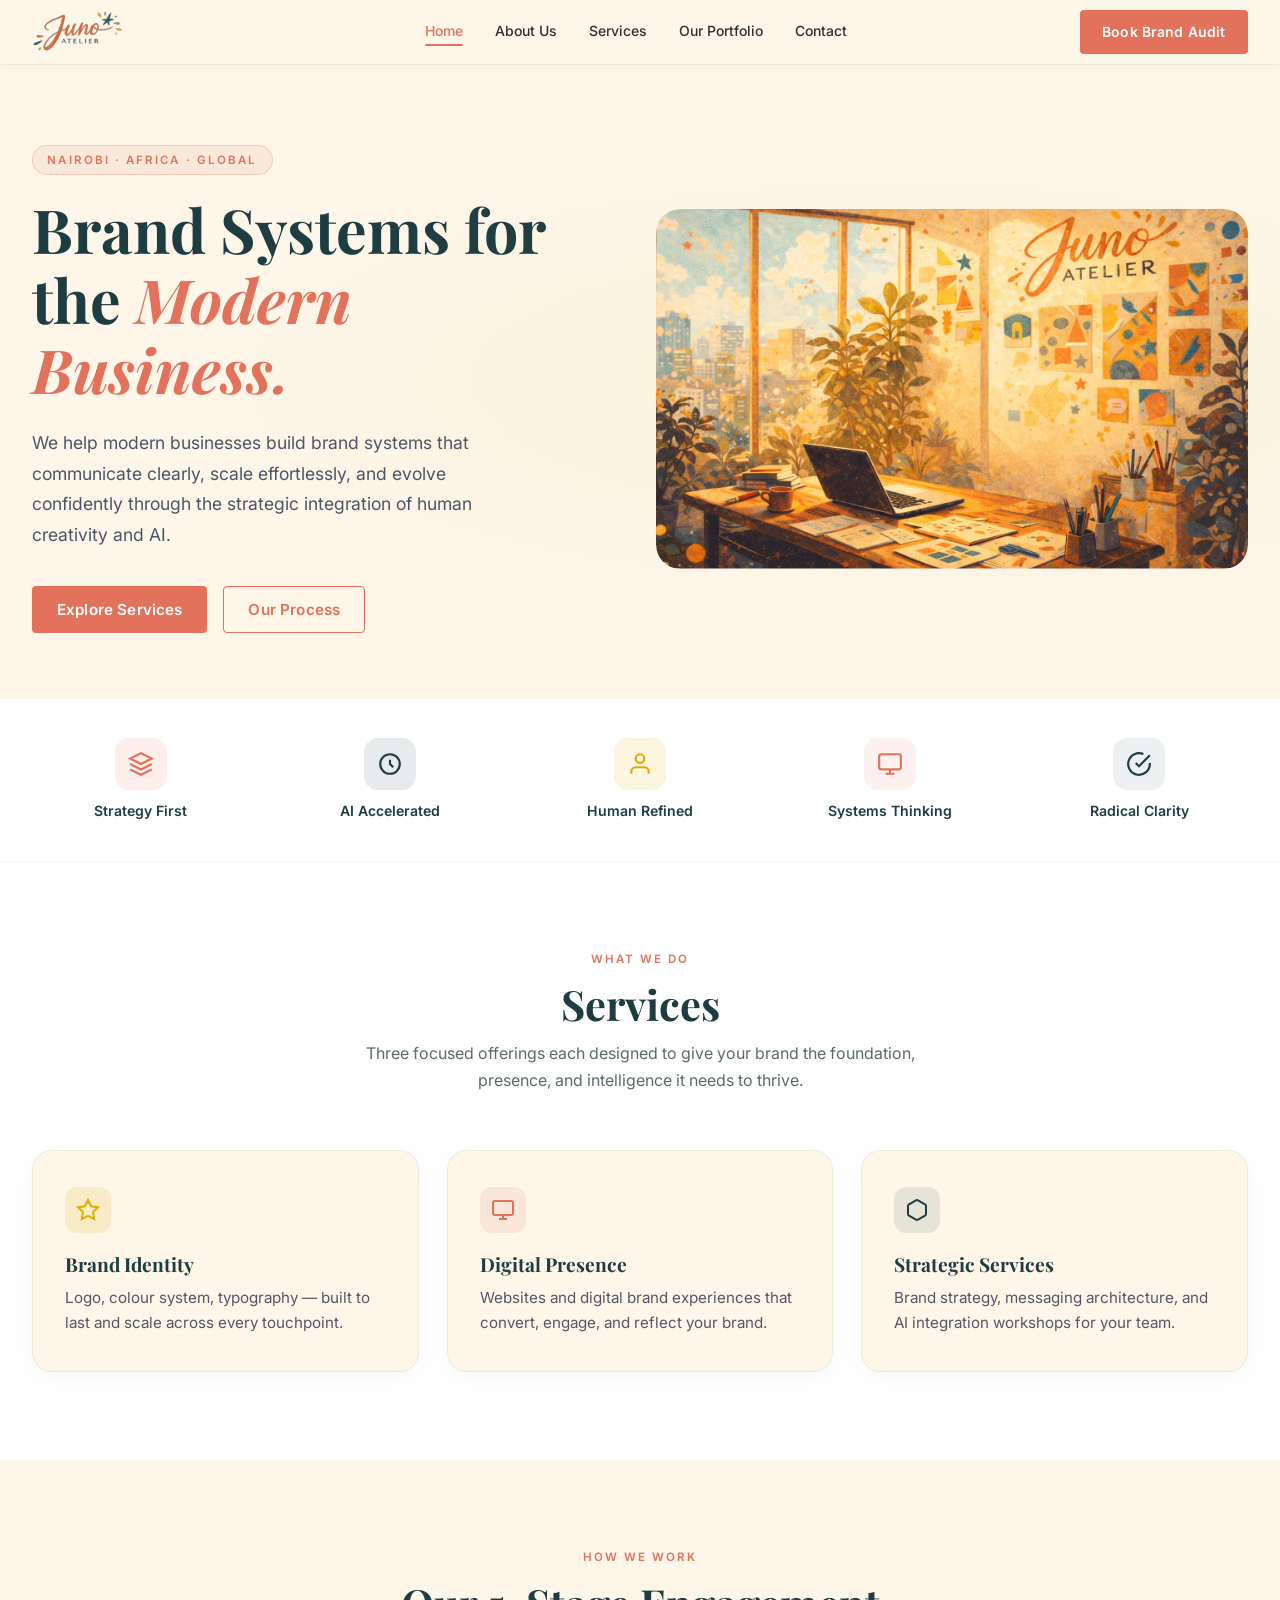
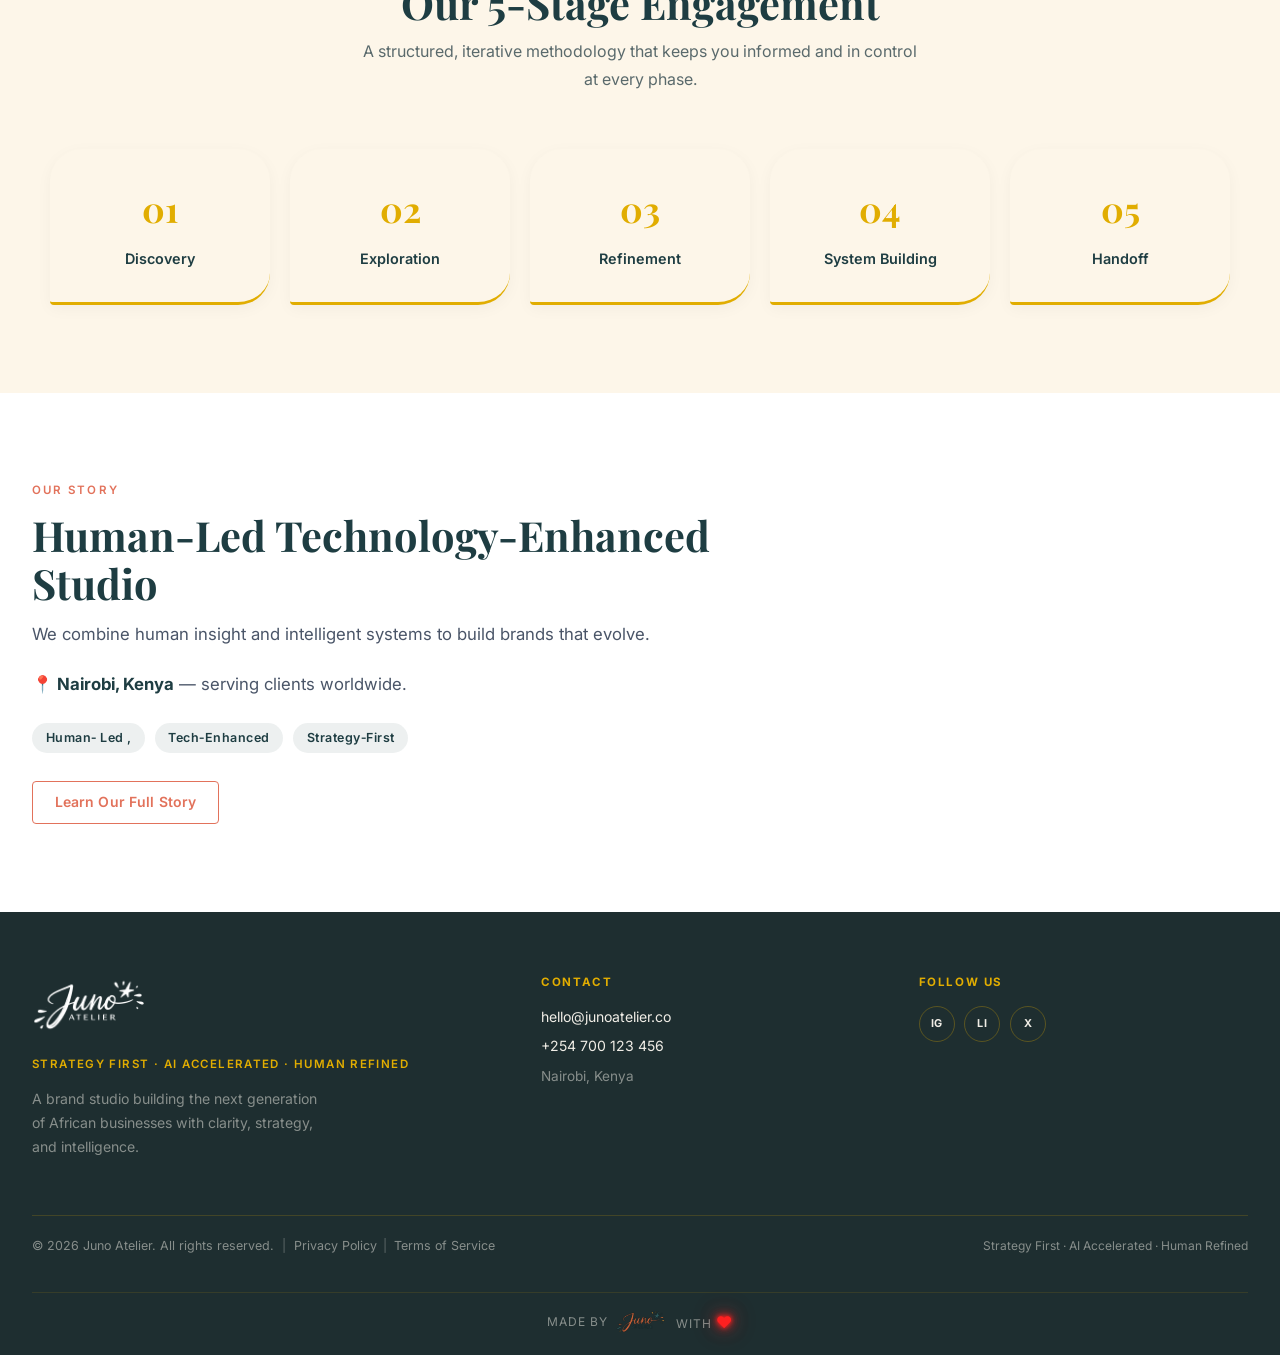
==== index.html @ dae4bac2 "Initial commit: Juno Atelier website" ====
<!DOCTYPE html>
<html lang="en">
<head>
  <meta charset="UTF-8" />
  <meta name="viewport" content="width=device-width, initial-scale=1.0" />
  <meta name="description" content="Juno Atelier — Brand Systems for the Modern Business. AI-augmented studio based in Nairobi." />
  <title>Juno Atelier · AI-Augmented Brand Studio · Nairobi</title>

  <!-- ── Favicons ─────────────────────────────────────────────────────────── -->
  <link rel="icon"             type="image/svg+xml" href="assets/images/favicon.svg" />
  <link rel="icon"             type="image/png"     href="assets/images/JA arts.svg" sizes="32x32" />
  <link rel="apple-touch-icon"                      href="assets/images/JA Apple.svg" sizes="180x180" />

  <!-- ── Google Fonts ─────────────────────────────────────────────────────── -->
  <link rel="preconnect" href="https://fonts.googleapis.com" />
  <link rel="preconnect" href="https://fonts.gstatic.com" crossorigin />
  <link
    rel="stylesheet"
    href="https://fonts.googleapis.com/css2?family=Inter:opsz,wght@14..32,400;14..32,500;14..32,600&family=Playfair+Display:ital,wght@0,500;0,700;1,500&display=swap"
  />

  <!-- ── Stylesheets ───────────────────────────────────────────────────────
       All paths are relative to index.html in the project root.
       Folder structure: css/ lives alongside index.html.
  ──────────────────────────────────────────────────────────────────────────── -->
  <link rel="stylesheet" href="css/styles.css" />
  <link rel="stylesheet" href="css/navbar.css" />
  <link rel="stylesheet" href="css/sections.css" />
  <link rel="stylesheet" href="css/responsive.css" />
  <link rel="stylesheet" href="css/fab.css" />
  
</head>
<body>

  <!-- ═══════════════════════════════════════════════════════════════════════
       HEADER / NAVBAR
  ═══════════════════════════════════════════════════════════════════════════ -->
  <!-- ═══════════════════════════════════════════
       NAVBAR PLACEHOLDER
       components.js fetches components/navbar.html
       and injects it here automatically.
  ═══════════════════════════════════════════ -->
  <div id="navbar-placeholder"></div>


  <!-- ═══════════════════════════════════════════════════════════════════════
       MAIN CONTENT
  ═══════════════════════════════════════════════════════════════════════════ -->
  <main>

    <!-- ── Hero ──────────────────────────────────────────────────────────── -->
    <section id="home" class="hero-section" aria-labelledby="hero-heading">
      <div class="hero-gradient" aria-hidden="true"></div>
      <div class="container hero-inner">

        <div class="hero-text">
          <span class="hero-badge">Nairobi · Africa · Global</span>
          <h1 id="hero-heading" class="hero-heading">
            Brand Systems for the
            <em class="hero-heading__accent">Modern Business.</em>
          </h1>
          <p class="hero-body">
            We help modern businesses build brand systems that communicate clearly, scale effortlessly,
            and evolve confidently through the strategic integration of human creativity and AI.
          </p>
          <div class="hero-ctas">
            <a href="#services" class="cta-btn"              data-scroll-to="services">Explore Services</a>
            <a href="#process"  class="cta-btn cta-btn--outline" data-scroll-to="process">Our Process</a>
          </div>
        </div>

        <div class="hero-visual" aria-label="Hero image — Sun-drenched Studio Illustration">
  <div class="hero-visual__bubble hero-visual__bubble--top"    aria-hidden="true"></div>
  <div class="hero-visual__bubble hero-visual__bubble--bottom" aria-hidden="true"></div>

  <img
    src="assets/images/sun drenched.svg"
    alt="Sun-drenched studio illustration — warm, minimal brand workspace"
    class="hero-visual__img"
    width="1200"
    height="675"
    loading="eager"
    decoding="async"
  /></div>

      </div>
    </section><!-- /#home -->


    <!-- ── Values Strip ───────────────────────────────────────────────────── -->
    <div class="values-strip" role="region" aria-label="Our values">
      <div class="container values-grid">

        <div class="value-item">
          <div class="value-icon value-icon--terracotta" aria-hidden="true">
            <svg xmlns="http://www.w3.org/2000/svg" width="26" height="26" fill="none" viewBox="0 0 24 24" stroke="currentColor" stroke-width="2">
              <path d="M12 2L2 7l10 5 10-5-10-5zM2 17l10 5 10-5M2 12l10 5 10-5"/>
            </svg>
          </div>
          <p class="value-label">Strategy First</p>
        </div>

        <div class="value-item">
          <div class="value-icon value-icon--teal" aria-hidden="true">
            <svg xmlns="http://www.w3.org/2000/svg" width="26" height="26" fill="none" viewBox="0 0 24 24" stroke="currentColor" stroke-width="2">
              <circle cx="12" cy="12" r="9"/>
              <path d="M12 8v4l3 3"/>
            </svg>
          </div>
          <p class="value-label">AI Accelerated</p>
        </div>

        <div class="value-item">
          <div class="value-icon value-icon--mustard" aria-hidden="true">
            <svg xmlns="http://www.w3.org/2000/svg" width="26" height="26" fill="none" viewBox="0 0 24 24" stroke="currentColor" stroke-width="2">
              <path d="M20 21v-2a4 4 0 0 0-4-4H8a4 4 0 0 0-4 4v2"/>
              <circle cx="12" cy="7" r="4"/>
            </svg>
          </div>
          <p class="value-label">Human Refined</p>
        </div>

        <div class="value-item">
          <div class="value-icon value-icon--terracotta-soft" aria-hidden="true">
            <svg xmlns="http://www.w3.org/2000/svg" width="26" height="26" fill="none" viewBox="0 0 24 24" stroke="currentColor" stroke-width="2">
              <rect x="2" y="3" width="20" height="14" rx="2"/>
              <line x1="8" y1="21" x2="16" y2="21"/>
              <line x1="12" y1="17" x2="12" y2="21"/>
            </svg>
          </div>
          <p class="value-label">Systems Thinking</p>
        </div>

        <div class="value-item">
          <div class="value-icon value-icon--teal-soft" aria-hidden="true">
            <svg xmlns="http://www.w3.org/2000/svg" width="26" height="26" fill="none" viewBox="0 0 24 24" stroke="currentColor" stroke-width="2">
              <path d="M22 11.08V12a10 10 0 1 1-5.93-9.14"/>
              <polyline points="22 4 12 14.01 9 11.01"/>
            </svg>
          </div>
          <p class="value-label">Radical Clarity</p>
        </div>

      </div>
    </div><!-- /.values-strip -->


    <!-- ── Services ──────────────────────────────────────────────────────── -->
    <section id="services" class="services-section" aria-labelledby="services-heading">
      <div class="container">
        <p class="section-eyebrow">What We Do</p>
        <h2 id="services-heading" class="section-heading">Services</h2>
        <p class="section-subtext">
          Three focused offerings each designed to give your brand the foundation, presence,
          and intelligence it needs to thrive.
        </p>

        <div class="services-grid">

          <article class="service-card" aria-labelledby="svc-brand-heading">
            <div class="service-card__bar" aria-hidden="true"></div>
            <div class="service-card__icon service-card__icon--mustard" aria-hidden="true">
              <svg xmlns="http://www.w3.org/2000/svg" width="24" height="24" fill="none" viewBox="0 0 24 24" stroke="currentColor" stroke-width="2">
                <polygon points="12 2 15.09 8.26 22 9.27 17 14.14 18.18 21.02 12 17.77 5.82 21.02 7 14.14 2 9.27 8.91 8.26 12 2"/>
              </svg>
            </div>
            <h3 id="svc-brand-heading" class="service-card__title">Brand Identity</h3>
            <p class="service-card__desc">Logo, colour system, typography — built to last and scale across every touchpoint.</p>
            <!-- <p class="service-card__price">from KES 25,000</p> -->
          </article>

          <article class="service-card" aria-labelledby="svc-digital-heading">
            <div class="service-card__bar" aria-hidden="true"></div>
            <div class="service-card__icon service-card__icon--terracotta" aria-hidden="true">
              <svg xmlns="http://www.w3.org/2000/svg" width="24" height="24" fill="none" viewBox="0 0 24 24" stroke="currentColor" stroke-width="2">
                <rect x="2" y="3" width="20" height="14" rx="2"/>
                <path d="M8 21h8M12 17v4"/>
              </svg>
            </div>
            <h3 id="svc-digital-heading" class="service-card__title">Digital Presence</h3>
            <p class="service-card__desc">Websites and digital brand experiences that convert, engage, and reflect your brand.</p>
            <!-- <p class="service-card__price">from KES 45,000</p> -->
          </article>

          <article class="service-card" aria-labelledby="svc-strategic-heading">
            <div class="service-card__bar" aria-hidden="true"></div>
            <div class="service-card__icon service-card__icon--teal" aria-hidden="true">
              <svg xmlns="http://www.w3.org/2000/svg" width="24" height="24" fill="none" viewBox="0 0 24 24" stroke="currentColor" stroke-width="2">
                <path d="M21 16V8a2 2 0 0 0-1-1.73l-7-4a2 2 0 0 0-2 0l-7 4A2 2 0 0 0 3 8v8a2 2 0 0 0 1 1.73l7 4a2 2 0 0 0 2 0l7-4A2 2 0 0 0 21 16z"/>
              </svg>
            </div>
            <h3 id="svc-strategic-heading" class="service-card__title">Strategic Services</h3>
            <p class="service-card__desc">Brand strategy, messaging architecture, and AI integration workshops for your team.</p>
            <!-- <p class="service-card__price">from KES 35,000</p> -->
          </article>

        </div><!-- /.services-grid -->
      </div>
    </section><!-- /#services -->


    <!-- ── Process ───────────────────────────────────────────────────────── -->
    <section id="process" class="process-section" aria-labelledby="process-heading">
      <div class="container">
        <p class="section-eyebrow">How We Work</p>
        <h2 id="process-heading" class="section-heading">Our 5&#8209;Stage Engagement</h2>
        <p class="section-subtext">
          A structured, iterative methodology that keeps you informed and in control at every phase.
        </p>

        <div class="process-grid" role="list">
          <div class="step-card" role="listitem">
            <p class="step-card__num">01</p>
            <p class="step-card__text">Discovery</p>
          </div>
          <div class="step-card" role="listitem">
            <p class="step-card__num">02</p>
            <p class="step-card__text">Exploration</p>
          </div>
          <div class="step-card" role="listitem">
            <p class="step-card__num">03</p>
            <p class="step-card__text">Refinement</p>
          </div>
          <div class="step-card" role="listitem">
            <p class="step-card__num">04</p>
            <p class="step-card__text">System Building</p>
          </div>
          <div class="step-card" role="listitem">
            <p class="step-card__num">05</p>
            <p class="step-card__text">Handoff</p>
          </div>
        </div>
      </div>
    </section><!-- /#process -->


    <!-- ── About ─────────────────────────────────────────────────────────── -->
    <section id="about" class="about-section" aria-labelledby="about-heading">
      <div class="container about-inner">

        <div class="about-text">
          <p class="section-eyebrow section-eyebrow--left">Our Story</p>
          <h2 id="about-heading" class="section-heading section-heading--left">
           Human&#8209;Led Technology-Enhanced Studio
          </h2>
          <p class="about-body">
            We combine human insight and intelligent systems to build brands that evolve.
          </p>
          <p class="about-body">
            <strong class="about-location">📍 Nairobi, Kenya</strong> — serving clients worldwide.
          </p>
          <div class="about-tags">
            <span class="about-tag">Human&#8209; Led ,</span>
            <span class="about-tag">Tech&#8209;Enhanced</span>
            <span class="about-tag">Strategy&#8209;First</span>
          </div>
          <!-- FIXED: replaced style="margin-top:1.75rem" with CSS class .about-cta-wrap
               defined in Section 10 of styles.css                                      -->
          <div class="about-cta-wrap">
            <a href="about.html" class="cta-btn cta-btn--outline">Learn Our Full Story</a>
          </div>
        </div>

        <div class="founder-portrait" role="img" aria-label="Founder portrait placeholder">
          <div class="founder-portrait__icon" aria-hidden="true">👤</div>
          <span class="founder-portrait__label">Founder Portrait</span>
        </div>

      </div>
    </section><!-- /#about -->


    <!-- ── My Work ────────────────────────────────────────────────────────── -->
    <!-- <section id="work" class="process-section" aria-labelledby="work-heading">
      <div class="container">
        <p class="section-eyebrow">Portfolio</p>
        <h2 id="work-heading" class="section-heading">My Work</h2>
        <p class="section-subtext">
          Selected brand projects — coming soon. Follow us on Instagram for a preview.
        </p>
      </div>
    </section> -->

  </main><!-- /main -->


  <!-- ═══════════════════════════════════════════════════════════════════════
       FOOTER
  ═══════════════════════════════════════════════════════════════════════════ -->
 <div id="footer-placeholder"></div>

  <script src="js/component.js"></script>
  <script type="module" src="js/main.js"></script>

</body>
</html>
---- css/styles.css ----
/* ═══════════════════════════════════════════════════════════════════════════
   styles.css — Global Reset · Brand Tokens · Typography · Base Layout
                + Logo / Footer Implementation
   Juno Atelier · Vanilla HTML / CSS / JS

   CHANGE LOG:
   FIX v3 — Sticky Navbar Unification
   · §11 (.site-header, .site-header--compact) REMOVED — navbar.css is now
     the single source of truth for all header / sticky styles.
   · §12 duplicate .nav-inner REMOVED — defined exclusively in navbar.css.
   · §13 .desktop-nav duplicate REMOVED — defined exclusively in navbar.css.
   · §14 .hamburger-btn duplicate REMOVED — defined exclusively in navbar.css.
   · §15 .mobile-drawer duplicate REMOVED — defined exclusively in navbar.css.
   These sections caused silent cascade conflicts (wrong background colour,
   competing transform vs max-height drawer animations, double scroll handlers).
   All header-related interactivity is now co-located in navbar.css /
   components.js for easier future maintenance.

   FIX v4 — Footer Credit Strip Integration
   · §23 added — fc- prefixed credit strip rules merged from the standalone
     footer-credit-strip.css file. Co-locating them here removes the need
     for a separate stylesheet link in every page <head>.
   · footer-credit-strip.css can now be deleted from your project.
   · .fc-strip also added to the §22 print rule so it's hidden when printing.
═══════════════════════════════════════════════════════════════════════════ */


/* ─────────────────────────────────────────────────────────────────────────
   1. BRAND TOKENS (CSS Custom Properties)
───────────────────────────────────────────────────────────────────────── */
:root {
  /* ── Core brand colours ───────────────────────────────────────────────── */
  --color-terracotta:       #E2725B;
  --color-terracotta-hover: #c55f4a;
  --color-mustard:          #E1AD01;
  --color-teal:             #1E3D42;
  --color-cream:            #FDF6E9;
  --color-charcoal:         #2F2F2F;
  --color-white:            #ffffff;

  /* ── Semantic / derived colours ──────────────────────────────────────── */
  --color-text-primary:   #2F2F2F;
  --color-text-secondary: #4a5568;
  --color-text-muted:     #5a6a6c;
  --color-border-light:   rgba(0, 0, 0, 0.06);
  --color-border-mid:     rgba(0, 0, 0, 0.09);

  /* ── Footer colours ──────────────────────────────────────────────────── */
  --color-footer-bg:    #1e2e30;       /* Deep teal — brand-consistent dark bg  */
  --color-footer-text:  #f0ede6;       /* Warm off-white for body text           */
  --color-footer-muted: rgba(240, 237, 230, 0.5);
  --color-footer-gold:  #E1AD01;       /* Mustard/gold accent for footer headings */

  /* ── Typography ──────────────────────────────────────────────────────── */
  --font-body:    'Inter', system-ui, sans-serif;
  --font-display: 'Playfair Display', Georgia, serif;

  /* ── Spacing ─────────────────────────────────────────────────────────── */
  --container-max: 1280px;
  --container-pad: 1.5rem;
  --section-pad:   5.5rem;

  /* ── Spacing Scale (added for consistent vertical rhythm) ─────────────── */
  --space-xs:  0.5rem;   /* 8px  */
  --space-sm:  1rem;     /* 16px */
  --space-md:  1.5rem;   /* 24px */
  --space-lg:  2rem;     /* 32px */
  --space-xl:  2.5rem;   /* 40px */
  --space-2xl: 3rem;     /* 48px */
  --space-3xl: 4rem;     /* 64px */

  /* ── Section spacing ─────────────────────────────────────────────────── */
  --section-spacing:        3rem;   /* 48px - between major sections */
  --section-spacing-mobile: 2rem;   /* 32px - mobile spacing          */

  /* ── Border-radius ───────────────────────────────────────────────────── */
  --radius-sm:   0.25rem;
  --radius-md:   0.75rem;
  --radius-lg:   1.25rem;
  --radius-xl:   1.5rem;
  --radius-pill: 40px;

  /* ── Transitions ─────────────────────────────────────────────────────── */
  --transition-fast:   0.2s ease;
  --transition-mid:    0.25s ease;
  --transition-drawer: 0.3s cubic-bezier(0.4, 0, 0.2, 1);

  /* ── Header ──────────────────────────────────────────────────────────── */
  --header-height: 4rem;
  --header-z:      100;

  /* ── Logo sizing — header ─────────────────────────────────────────────── */
  --logo-width-desktop:  160px;
  --logo-width-tablet:   136px;
  --logo-width-mobile:   110px;
  --logo-height-desktop:  48px;
  --logo-height-tablet:   41px;
  --logo-height-mobile:   33px;

  /* ── Logo sizing — footer ─────────────────────────────────────────────── */
  /* UPDATED: increased from 140 × 42 px for stronger brand presence         */
  --logo-footer-width:  200px;   /* was 140px (+43%)                         */
  --logo-footer-height:  60px;   /* was  42px — proportionally scaled        */

  /* ── Logo interaction ─────────────────────────────────────────────────── */
  --logo-hover-scale: 1.05;
  --logo-transition:
    transform 0.22s cubic-bezier(0.34, 1.56, 0.64, 1),
    opacity   0.18s ease;

  /* CSS filter to convert a full-colour logo to white for the dark footer.
     Delete this variable and its usage once you have a logo-light.svg file. */
  --logo-footer-filter: brightness(0) invert(1);
}


/* ─────────────────────────────────────────────────────────────────────────
   2. BOX-SIZING RESET
───────────────────────────────────────────────────────────────────────── */
*,
*::before,
*::after {
  box-sizing: border-box;
  margin:     0;
  padding:    0;
}


/* ─────────────────────────────────────────────────────────────────────────
   3. ROOT / BODY
───────────────────────────────────────────────────────────────────────── */
html {
  scroll-behavior: smooth;
}

body {
  background-color:        var(--color-cream);
  color:                   var(--color-text-primary);
  font-family:             var(--font-body);
  font-size:               1rem;
  line-height:             1.6;
  -webkit-font-smoothing:  antialiased;
  -moz-osx-font-smoothing: grayscale;
  min-height:              100vh;
}


/* ─────────────────────────────────────────────────────────────────────────
   4. REDUCED-MOTION PREFERENCE
───────────────────────────────────────────────────────────────────────── */
@media (prefers-reduced-motion: reduce) {
  *,
  *::before,
  *::after {
    animation-duration:        0.01ms !important;
    animation-iteration-count: 1      !important;
    transition-duration:       0.01ms !important;
    scroll-behavior:           auto   !important;
  }
}


/* ─────────────────────────────────────────────────────────────────────────
   5. BASE TYPOGRAPHY
───────────────────────────────────────────────────────────────────────── */
h1, h2, h3, h4, h5, h6 {
  font-family: var(--font-display);
  line-height: 1.15;
}

p {
  font-family: var(--font-body);
}

a {
  color:           inherit;
  text-decoration: none;
}

img, svg {
  display:   block;
  max-width: 100%;
}


/* ─────────────────────────────────────────────────────────────────────────
   6. CONTAINER UTILITY
───────────────────────────────────────────────────────────────────────── */
.container {
  max-width:      var(--container-max);
  margin-inline:  auto;
  padding-inline: var(--container-pad);
}


/* ─────────────────────────────────────────────────────────────────────────
   7. SECTION SHARED TYPOGRAPHY
───────────────────────────────────────────────────────────────────────── */
.section-eyebrow {
  font-family:    var(--font-body);
  font-size:      0.72rem;
  letter-spacing: 0.18em;
  text-transform: uppercase;
  color:          var(--color-terracotta);
  font-weight:    600;
  margin-bottom:  0.75rem;
  text-align:     center;
}

.section-eyebrow--left {
  text-align: left;
}

.section-heading {
  font-family:   var(--font-display);
  font-size:     clamp(1.9rem, 4vw, 2.6rem);
  color:         var(--color-teal);
  text-align:    center;
  margin-bottom: 0.75rem;
}

.section-heading--left {
  text-align: left;
}

.section-subtext {
  text-align:    center;
  color:         var(--color-text-muted);
  max-width:     560px;
  margin-inline: auto;
  margin-bottom: 3.5rem;
  font-size:     1rem;
  line-height:   1.7;
}


/* ─────────────────────────────────────────────────────────────────────────
   8. CTA BUTTON
───────────────────────────────────────────────────────────────────────── */
.cta-btn {
  display:         inline-flex;
  align-items:     center;
  justify-content: center;
  padding:         0.6rem 1.35rem;
  background:      var(--color-terracotta);
  color:           var(--color-white);
  font-family:     var(--font-body);
  font-size:       0.875rem;
  font-weight:     600;
  border-radius:   var(--radius-sm);
  text-decoration: none;
  border:          1.5px solid transparent;
  cursor:          pointer;
  letter-spacing:  0.01em;
  white-space:     nowrap;
  transition:
    background var(--transition-fast),
    transform  var(--transition-fast),
    box-shadow var(--transition-fast);
  user-select: none;
}

.cta-btn:hover {
  background: var(--color-terracotta-hover);
  transform:  translateY(-2px);
  box-shadow: 0 6px 18px rgba(226, 114, 91, 0.38);
}

.cta-btn:active {
  transform:  translateY(0);
  box-shadow: none;
}

.cta-btn:focus-visible {
  outline:        2px solid var(--color-terracotta);
  outline-offset: 3px;
}

.cta-btn--outline {
  background:   transparent;
  color:        var(--color-terracotta);
  border-color: var(--color-terracotta);
}

.cta-btn--outline:hover {
  background: rgba(226, 114, 91, 0.06);
  box-shadow: none;
}

.cta-btn--full {
  width: 100%;
}


/* ─────────────────────────────────────────────────────────────────────────
   9. FOCUS-VISIBLE UTILITY
───────────────────────────────────────────────────────────────────────── */
:focus-visible {
  outline:        2px solid var(--color-terracotta);
  outline-offset: 3px;
  border-radius:  2px;
}


/* ─────────────────────────────────────────────────────────────────────────
   10. SHARED UTILITY CLASSES
───────────────────────────────────────────────────────────────────────── */
.about-cta-wrap {
  margin-top: 1.75rem;
}


/* ═══════════════════════════════════════════════════════════════════════════
   11. HEADER / NAVBAR
   ─────────────────────────────────────────────────────────────────────────
   REMOVED (FIX v3): All rules previously here have been consolidated into
   navbar.css, which is now the single source of truth for:

     • .site-header         (position, z-index, background, transitions)
     • .site-header--compact (superseded by .site-header.is-scrolled)
     • .nav-inner            (flex row layout)
     • .desktop-nav          (desktop link row)
     • .hamburger-btn        (mobile toggle button)
     • .mobile-drawer        (slide-down mobile menu)

   Having these rules in BOTH files caused:
     1. Background colour conflict — styles.css used --color-white while
        navbar.css used --color-cream; styles.css won due to load order.
     2. Two competing scroll handlers (initStickyHeader + initStickyNavbar)
        each attaching separate passive listeners and writing to the same
        DOM element on every scroll frame.
     3. Drawer transform conflict — styles.css applied translateX(100%) via
        a fixed-position approach; navbar.css used max-height expansion.
        The transform persisted and pushed the drawer off-screen on mobile.

   If you need to adjust any header style, edit navbar.css ONLY.
═══════════════════════════════════════════════════════════════════════════ */


/* ─────────────────────────────────────────────────────────────────────────
   12. HEADER LOGO
   (Logo image + fallback styles — kept here as they are page-layout
    concerns shared across header and footer contexts)
───────────────────────────────────────────────────────────────────────── */
.logo--has-image {
  display:         inline-flex;
  align-items:     center;
  gap:             0.5rem;
  text-decoration: none;
  flex-shrink:     0;
  outline-offset:  4px;
}

.logo--has-image:focus-visible {
  outline:        2px solid var(--color-terracotta);
  outline-offset: 4px;
  border-radius:  3px;
}

.logo__picture {
  display:     block;
  line-height: 0;
}

.logo__img {
  display:         block;
  width:           var(--logo-width-desktop);
  height:          var(--logo-height-desktop);
  max-width:       100%;
  object-fit:      contain;
  object-position: left center;
  transition:      var(--logo-transition);
  will-change:     transform;
  background:      transparent;
}

.logo--has-image:hover         .logo__img,
.logo--has-image:focus-visible .logo__img {
  transform: scale(var(--logo-hover-scale));
}

.logo__fallback {
  display: none;
}

.logo--img-error .logo__picture {
  display: none;
}

.logo--img-error .logo__fallback {
  display:        flex;
  flex-direction: column;
  line-height:    1.1;
}

.logo__fallback-primary {
  font-family:    var(--font-display);
  font-size:      1.25rem;
  font-weight:    700;
  color:          var(--color-teal);
  letter-spacing: -0.01em;
}

.logo__accent {
  color: var(--color-terracotta);
}

.logo__fallback-tag {
  font-family:    var(--font-body);
  font-size:      0.62rem;
  letter-spacing: 0.12em;
  text-transform: uppercase;
  color:          var(--color-text-muted);
  font-weight:    600;
}

@media (max-width: 1024px) {
  .logo__img {
    width:  var(--logo-width-tablet);
    height: var(--logo-height-tablet);
  }
}

@media (max-width: 768px) {
  .logo__img {
    width:  var(--logo-width-mobile);
    height: var(--logo-height-mobile);
  }
}

@media (max-width: 480px) {
  .logo__img {
    width:  94px;
    height: 28px;
  }
}


/* ═══════════════════════════════════════════════════════════════════════════
   13–15. DESKTOP NAV / HAMBURGER / MOBILE DRAWER
   REMOVED (FIX v3) — All rules moved to navbar.css.
   See §11 comment above for full explanation.
═══════════════════════════════════════════════════════════════════════════ */


/* ═══════════════════════════════════════════════════════════════════════════
   16. FOOTER
═══════════════════════════════════════════════════════════════════════════ */

/* ── Footer shell ────────────────────────────────────────────────────────── */
.site-footer {
  background-color: var(--color-footer-bg, #1e2e30);
  color:            var(--color-footer-text, #f0ede6);
  padding-top:      4rem;
  padding-bottom:   0;
  margin-top:       0;
}


/* ── Footer grid ─────────────────────────────────────────────────────────── */
.footer-grid {
  display:               grid;
  grid-template-columns: 1.4fr 1fr 1fr;
  gap:                   2.5rem 3rem;
  padding-bottom:        3.5rem;
  border-bottom:         1px solid rgba(225, 173, 1, 0.18);
}

@media (max-width: 900px) {
  .footer-grid {
    grid-template-columns: 1fr 1fr;
    gap: 2rem;
  }
}

@media (max-width: 560px) {
  .footer-grid {
    grid-template-columns: 1fr;
    gap: 2rem;
  }
}


/* ── Footer heading ──────────────────────────────────────────────────────── */
.footer-heading {
  font-family:    var(--font-body);
  font-size:      0.72rem;
  font-weight:    700;
  color:          var(--color-footer-gold, #E1AD01);
  letter-spacing: 0.14em;
  text-transform: uppercase;
  margin-bottom:  1rem;
}


/* ═══════════════════════════════════════════════════════════════════════════
   17. FOOTER LOGO
═══════════════════════════════════════════════════════════════════════════ */
.footer-logo-link {
  display:         inline-flex;
  align-items:     center;
  margin-bottom:   1.25rem;
  text-decoration: none;
  outline-offset:  4px;
}

.footer-logo-link:focus-visible {
  outline:        2px solid var(--color-footer-gold, #E1AD01);
  border-radius:  3px;
  outline-offset: 4px;
}

.footer-logo-picture {
  display:     block;
  line-height: 0;
}

.footer-logo__img {
  display:         block;
  width:           var(--logo-footer-width,  200px);
  height:          var(--logo-footer-height,  60px);
  object-fit:      contain;
  object-position: left center;
  max-width:       100%;
  transition:      opacity 0.2s ease, transform 0.2s ease;
  filter:          var(--logo-footer-filter);
}

.footer-logo-link:hover .footer-logo__img {
  opacity:   0.82;
  transform: translateY(-1px);
}

.footer-logo__fallback {
  display: none;
}

.footer-logo--img-error .footer-logo-picture {
  display: none;
}

.footer-logo--img-error .footer-logo__fallback {
  display:        flex;
  flex-direction: column;
  line-height:    1.1;
}

.footer-logo__fallback-primary {
  font-family:    var(--font-display);
  font-size:      1.3rem;
  font-weight:    700;
  color:          var(--color-footer-gold, #E1AD01);
  letter-spacing: -0.01em;
}

.footer-logo__fallback-tag {
  font-family:    var(--font-body);
  font-size:      0.62rem;
  letter-spacing: 0.12em;
  text-transform: uppercase;
  color:          var(--color-footer-muted, rgba(240, 237, 230, 0.5));
  font-weight:    600;
  margin-top:     0.2rem;
}

@media (max-width: 768px) {
  .footer-logo__img {
    width:  160px;
    height:  48px;
  }
}

@media (max-width: 480px) {
  .footer-logo__img {
    width:  130px;
    height:  39px;
  }
}


/* ─────────────────────────────────────────────────────────────────────────
   18. FOOTER BRAND COLUMN CONTENT
───────────────────────────────────────────────────────────────────────── */
.footer-tagline {
  font-size:      0.72rem;
  letter-spacing: 0.12em;
  text-transform: uppercase;
  color:          var(--color-footer-gold, #E1AD01);
  font-weight:    600;
  margin-bottom:  0.85rem;
  line-height:    1.5;
}

.footer-desc {
  font-size:   0.88rem;
  line-height: 1.7;
  color:       var(--color-footer-muted, rgba(240, 237, 230, 0.55));
  max-width:   32ch;
}


/* ─────────────────────────────────────────────────────────────────────────
   19. FOOTER CONTACT COLUMN
───────────────────────────────────────────────────────────────────────── */
.footer-address {
  font-style:     normal;
  display:        flex;
  flex-direction: column;
  gap:            0.55rem;
}

.footer-link {
  font-size:       0.88rem;
  color:           var(--color-footer-text, #f0ede6);
  text-decoration: none;
  transition:      color 0.18s ease;
  line-height:     1.5;
}

.footer-link:hover {
  color: var(--color-footer-gold, #E1AD01);
}

.footer-link:focus-visible {
  outline:        2px solid var(--color-footer-gold, #E1AD01);
  outline-offset: 2px;
  border-radius:  2px;
}

.footer-address-text {
  font-size:   0.85rem;
  line-height: 1.65;
  color:       var(--color-footer-muted, rgba(240, 237, 230, 0.5));
}


/* ─────────────────────────────────────────────────────────────────────────
   20. FOOTER SOCIAL COLUMN
───────────────────────────────────────────────────────────────────────── */
.social-links {
  display:       flex;
  gap:           0.6rem;
  margin-bottom: 0;
}

.social-link {
  display:         inline-flex;
  align-items:     center;
  justify-content: center;
  width:           36px;
  height:          36px;
  border-radius:   50%;
  border:          1.5px solid rgba(225, 173, 1, 0.3);
  color:           var(--color-footer-text, #f0ede6);
  font-size:       0.68rem;
  font-weight:     700;
  letter-spacing:  0.04em;
  text-decoration: none;
  transition:
    border-color 0.2s ease,
    color        0.2s ease,
    background   0.2s ease;
}

.social-link:hover {
  border-color: var(--color-footer-gold, #E1AD01);
  color:        var(--color-footer-gold, #E1AD01);
  background:   rgba(225, 173, 1, 0.08);
}

.social-link:focus-visible {
  outline:        2px solid var(--color-footer-gold, #E1AD01);
  outline-offset: 2px;
}


/* ─────────────────────────────────────────────────────────────────────────
   21. FOOTER BOTTOM BAR
   FIX: Added the three missing rule blocks (.footer-bottom-left,
   .footer-legal-links, .footer-legal-divider) that were entirely absent
   from the original file. Their absence caused the browser to default to
   block/column layout, splitting the legal links onto a separate line and
   rendering a phantom horizontal divider between them.
───────────────────────────────────────────────────────────────────────── */

/* ── Outer bar — space-between flex row ─────────────────────────────────── */
.footer-bottom {
  display:         flex;
  align-items:     center;
  justify-content: space-between;
  flex-wrap:       wrap;
  gap:             0.75rem;
  padding:         1.25rem 0;
  font-size:       0.78rem;
  color:           var(--color-footer-muted, rgba(240, 237, 230, 0.42));
}

/* ── Left side — copyright + pipe + legal links on ONE line ─────────────── */
.footer-bottom-left {
  display:        flex;
  align-items:    center;
  flex-direction: row;
  flex-wrap:      wrap;
  gap:            0.5rem;
  margin:         0;
  padding:        0;
  border:         none;
}

/* ── Legal links wrapper — Privacy Policy | Terms inline ────────────────── */
.footer-legal-links {
  display:     flex;
  align-items: center;
  gap:         0.4rem;
}

/* ── Pipe characters between items ──────────────────────────────────────── */
.footer-legal-divider {
  color:       rgba(240, 237, 230, 0.3);
  font-size:   0.78rem;
  flex-shrink: 0;
  line-height: 1;
}

/* ── Legal link styling ──────────────────────────────────────────────────── */
.footer-legal-link {
  font-size:       0.78rem;
  color:           var(--color-footer-muted, rgba(240, 237, 230, 0.42));
  text-decoration: none;
  transition:      color 0.18s ease;
}

.footer-legal-link:hover {
  color: var(--color-footer-gold, #E1AD01);
}

.footer-legal-link:focus-visible {
  outline:        2px solid var(--color-footer-gold, #E1AD01);
  outline-offset: 2px;
  border-radius:  2px;
}

/* ── Right side tagline ──────────────────────────────────────────────────── */
.footer-bottom-right {
  font-size:   0.75rem;
  color:       var(--color-footer-muted, rgba(240, 237, 230, 0.38));
  text-align:  right;
  margin:      0;
  flex-shrink: 0;
}

/* ── Mobile — stack gracefully ───────────────────────────────────────────── */
@media (max-width: 560px) {
  .footer-bottom {
    flex-direction: column;
    align-items:    center;
    text-align:     center;
  }

  .footer-bottom-right {
    text-align: center;
  }
}


/* ═══════════════════════════════════════════════════════════════════════════
   22. PRINT STYLES
═══════════════════════════════════════════════════════════════════════════ */
@media print {
  .site-header,
  .hamburger-btn,
  .mobile-drawer,
  .fc-strip {                     /* FIX v4: credit strip hidden when printing */
    display: none;
  }

  body {
    font-size:  12pt;
    background: white;
    color:      #1a1a1a;
  }

  a[href]::after {
    content:   " (" attr(href) ")";
    font-size: 0.8em;
  }

  /* Restore full-colour logos when printing */
  .logo__img,
  .footer-logo__img {
    filter:                     none;
    print-color-adjust:         exact;
    -webkit-print-color-adjust: exact;
  }

  .site-footer {
    background: white   !important;
    color:      #1a1a1a !important;
  }

  .footer-link,
  .footer-address-text,
  .footer-tagline,
  .footer-desc,
  .footer-bottom {
    color: #1a1a1a !important;
  }
}


/* ═══════════════════════════════════════════════════════════════════════════
   23. FOOTER CREDIT STRIP
   ─────────────────────────────────────────────────────────────────────────
   Slim tertiary row below .footer-bottom: "Made by [JUNO LOGO] with ♥"
   All selectors use the fc- prefix (footer-credit) for complete isolation —
   zero risk of collision with existing .footer-* rules in §16–21.

   SCOPE NOTES
   · No global resets or tag selectors — fully scoped to .fc-* classes.
   · All token references resolve to variables already declared in §1 :root,
     so no additional custom properties are introduced.
   · Keyframes are prefixed fc- to prevent collision with any animation names
     that may exist in other stylesheets (e.g. "heartbeat", "flicker").

   DESIGN TOKEN MAPPING (source site → Juno Atelier)
   --gold                           → var(--color-mustard)        #E1AD01
   rgba(255,255,255,0.06) border    → rgba(225,173,1,0.12)        gold-tinted
   var(--heading-font)              → var(--font-body)             Inter
   var(--transition-base) = 0.3s   → var(--transition-mid)        0.25s ease

   MERGED FROM: footer-credit-strip.css — that file can now be deleted.
═══════════════════════════════════════════════════════════════════════════ */

/* ── Strip container ──────────────────────────────────────────────────────── */
/*
   Slim centred row below .footer-bottom.
   Gold-tinted border-top aligns with the footer's existing gold divider
   language (rgba(225,173,1,0.18) on .footer-grid) rather than the source's
   plain rgba(255,255,255,0.06).
*/
.fc-strip {
  display:         flex;
  align-items:     center;
  justify-content: center;
  flex-wrap:       wrap;          /* graceful reflow on narrow screens */
  gap:             0.5rem;
  padding-top:     1rem;
  padding-bottom:  1.25rem;       /* FIX v5: lifts strip clear of viewport edge */
  margin-top:      1rem;
  border-top:      1px solid rgba(225, 173, 1, 0.12);
}


/* ── Label text ("Made by" / "with ♥") ──────────────────────────────────── */
.fc-strip__text {
  font-family:    var(--font-body);
  font-size:      0.75rem;
  color:          var(--color-footer-muted, rgba(240, 237, 230, 0.5));
  letter-spacing: 0.08em;
  text-transform: uppercase;
  white-space:    nowrap;
  line-height:    1;
}


/* ── Heart glyph — five-layer red glow + heartbeat pulse ─────────────────── */
/*
   Five-layer glow: tight inner halo collapsing out to a wide bloom.
   Layer order: innermost (sharpest) → outermost (widest spread).
*/
.fc-strip__heart {
  color:       #ff2020;
  font-size:   1rem;
  line-height: 1;
  text-shadow:
    0 0  4px rgba(255,  30,  30, 1.00),
    0 0  8px rgba(255,  30,  30, 0.90),
    0 0 16px rgba(255,  50,  50, 0.70),
    0 0 28px rgba(255,  60,  60, 0.45),
    0 0 48px rgba(255,  80,  80, 0.20);
  animation: fc-heartbeat 2.4s ease-in-out infinite;
}


/* ── Logo link wrapper ────────────────────────────────────────────────────── */
.fc-strip__link {
  display:         inline-flex;
  align-items:     center;
  text-decoration: none;
  border-radius:   4px;
  outline-offset:  3px;
  transition:      opacity var(--transition-mid, 0.25s ease);
}

/* Keyboard focus ring — uses footer gold accent for consistency */
.fc-strip__link:focus-visible {
  outline: 2px solid var(--color-mustard, #E1AD01);
}


/* ── Logo image — candle / neon-tube flicker ──────────────────────────────
   brightness(0) invert(1) in every keyframe bakes pure white into the logo.
   The flicker modulates opacity + drop-shadow intensity at irregular %
   stops to feel genuinely unsteady rather than a simple repeating pulse.
   Hover: pauses the flicker and locks to a steady full-bright glow.
────────────────────────────────────────────────────────────────────────── */
.fc-strip__logo {
  display:     block;
  height:      26px;
  width:       auto;
  object-fit:  contain;
  animation:   fc-juno-flicker 2.8s linear infinite;
  transition:
    filter  var(--transition-mid, 0.25s ease),
    opacity var(--transition-mid, 0.25s ease);
}

/* Hover: pause the flicker, snap to steady full-bright state */
.fc-strip__link:hover .fc-strip__logo {
  animation-play-state: paused;
  opacity: 1;
  filter:
    brightness(0) invert(1)
    drop-shadow(0 0  8px rgba(255, 255, 255, 0.95))
    drop-shadow(0 0 20px rgba(255, 255, 255, 0.55))
    drop-shadow(0 0 38px rgba(255, 255, 255, 0.22));
}


/* ── Responsive ──────────────────────────────────────────────────────────── */

/* ≤ 768px — tighten gap when strip wraps to two lines */
@media (max-width: 768px) {
  .fc-strip {
    gap: 0.35rem;
  }

  .fc-strip__logo {
    height: 22px;
  }
}

/* ≤ 480px — reduce strip spacing to keep footer compact */
@media (max-width: 480px) {
  .fc-strip {
    padding-top:    0.75rem;
    padding-bottom: 1rem;         /* FIX v5: proportional bottom lift on mobile */
    margin-top:     0.75rem;
  }

  .fc-strip__text {
    font-size: 0.68rem;
  }
}


/* ── Reduced motion ──────────────────────────────────────────────────────── */
/*
   Users who prefer reduced motion still see the full credit strip — just
   without the flicker and heartbeat animations. A static white filter
   keeps the logo visible and legible.

   NOTE: The global §4 reduced-motion block above already suppresses
   animation-duration via the * selector. These rules are a belt-and-braces
   defence for the fc- animations in case the * override is ever scoped or
   removed downstream.
*/
@media (prefers-reduced-motion: reduce) {
  .fc-strip__logo {
    animation: none;
    /* Keep the white + subtle static glow so the logo remains visible */
    filter:
      brightness(0) invert(1)
      drop-shadow(0 0 6px rgba(255, 255, 255, 0.55));
    opacity: 0.9;
  }

  .fc-strip__heart {
    animation: none;
  }
}


/* ── Keyframe animations ──────────────────────────────────────────────────
   Both keyframes carry the fc- prefix to guarantee zero collision with any
   existing keyframe names on the page ("heartbeat", "flicker", etc.).
────────────────────────────────────────────────────────────────────────── */

/*
   fc-juno-flicker
   Irregular opacity + glow pulses at non-uniform % stops to feel genuinely
   unsteady. brightness(0) invert(1) in every frame keeps the logo pure white.
   19 keyframe stops replicate the source design exactly — no visual regression.
*/
@keyframes fc-juno-flicker {
  0%   { opacity: 0.92; filter: brightness(0) invert(1) drop-shadow(0 0  7px rgba(255,255,255,0.70)) drop-shadow(0 0 16px rgba(255,255,255,0.30)); }
  4%   { opacity: 0.50; filter: brightness(0) invert(1) drop-shadow(0 0  2px rgba(255,255,255,0.20)) drop-shadow(0 0  4px rgba(255,255,255,0.10)); }
  8%   { opacity: 0.88; filter: brightness(0) invert(1) drop-shadow(0 0  8px rgba(255,255,255,0.65)) drop-shadow(0 0 18px rgba(255,255,255,0.28)); }
  12%  { opacity: 0.95; filter: brightness(0) invert(1) drop-shadow(0 0 10px rgba(255,255,255,0.80)) drop-shadow(0 0 22px rgba(255,255,255,0.35)); }
  19%  { opacity: 0.40; filter: brightness(0) invert(1) drop-shadow(0 0  1px rgba(255,255,255,0.15)) drop-shadow(0 0  2px rgba(255,255,255,0.08)); }
  21%  { opacity: 0.85; filter: brightness(0) invert(1) drop-shadow(0 0  6px rgba(255,255,255,0.60)) drop-shadow(0 0 14px rgba(255,255,255,0.25)); }
  28%  { opacity: 0.90; filter: brightness(0) invert(1) drop-shadow(0 0  9px rgba(255,255,255,0.72)) drop-shadow(0 0 20px rgba(255,255,255,0.30)); }
  35%  { opacity: 0.55; filter: brightness(0) invert(1) drop-shadow(0 0  3px rgba(255,255,255,0.25)) drop-shadow(0 0  6px rgba(255,255,255,0.12)); }
  37%  { opacity: 0.93; filter: brightness(0) invert(1) drop-shadow(0 0  8px rgba(255,255,255,0.68)) drop-shadow(0 0 18px rgba(255,255,255,0.28)); }
  45%  { opacity: 0.96; filter: brightness(0) invert(1) drop-shadow(0 0 11px rgba(255,255,255,0.82)) drop-shadow(0 0 24px rgba(255,255,255,0.38)); }
  52%  { opacity: 0.45; filter: brightness(0) invert(1) drop-shadow(0 0  2px rgba(255,255,255,0.18)) drop-shadow(0 0  4px rgba(255,255,255,0.08)); }
  54%  { opacity: 0.88; filter: brightness(0) invert(1) drop-shadow(0 0  7px rgba(255,255,255,0.62)) drop-shadow(0 0 16px rgba(255,255,255,0.26)); }
  62%  { opacity: 0.91; filter: brightness(0) invert(1) drop-shadow(0 0  9px rgba(255,255,255,0.74)) drop-shadow(0 0 20px rgba(255,255,255,0.32)); }
  70%  { opacity: 0.60; filter: brightness(0) invert(1) drop-shadow(0 0  3px rgba(255,255,255,0.28)) drop-shadow(0 0  7px rgba(255,255,255,0.12)); }
  72%  { opacity: 0.94; filter: brightness(0) invert(1) drop-shadow(0 0  8px rgba(255,255,255,0.70)) drop-shadow(0 0 18px rgba(255,255,255,0.30)); }
  79%  { opacity: 0.42; filter: brightness(0) invert(1) drop-shadow(0 0  1px rgba(255,255,255,0.15)) drop-shadow(0 0  3px rgba(255,255,255,0.08)); }
  81%  { opacity: 0.87; filter: brightness(0) invert(1) drop-shadow(0 0  6px rgba(255,255,255,0.60)) drop-shadow(0 0 14px rgba(255,255,255,0.25)); }
  88%  { opacity: 0.93; filter: brightness(0) invert(1) drop-shadow(0 0 10px rgba(255,255,255,0.78)) drop-shadow(0 0 22px rgba(255,255,255,0.34)); }
  95%  { opacity: 0.50; filter: brightness(0) invert(1) drop-shadow(0 0  2px rgba(255,255,255,0.20)) drop-shadow(0 0  5px rgba(255,255,255,0.10)); }
  100% { opacity: 0.92; filter: brightness(0) invert(1) drop-shadow(0 0  7px rgba(255,255,255,0.70)) drop-shadow(0 0 16px rgba(255,255,255,0.30)); }
}

/*
   fc-heartbeat
   Natural double-beat pulse: primary swell → contract → secondary swell → hold.
   Scale stays at 1.18× maximum to keep the heart subtle within the strip.
*/
@keyframes fc-heartbeat {
  0%,  40%, 100% { transform: scale(1);    opacity: 1;    }
  20%             { transform: scale(1.18); opacity: 0.85; }
  60%             { transform: scale(1.10); opacity: 0.90; }
}
---- css/navbar.css ----
/* ─────────────────────────────────────────────────────────────────────────────
   navbar.css — Navigation-specific styles
   Juno Atelier · Vanilla HTML/CSS/JS Conversion

   FIX v2: Resolved conflict with styles.css Section 15 where both files
   defined .mobile-drawer with different animation techniques (transform
   vs max-height). The translateX(100%) from styles.css was persisting and
   pushing the drawer off-screen, causing both the invisible nav links bug
   and the horizontal overflow / scrollbar on mobile.

   FIX v3: Unified sticky header logic.
   - background token corrected to --color-cream (styles.css §11 used --color-white)
   - isolation: isolate added to prevent stacking context bleed-through
   - .is-scrolled drives BOTH the shadow enhancement AND the compact height
   - .site-header--compact from styles.css §11 is now superseded by
     .is-scrolled .nav-inner — delete the old class from styles.css

   Resolution: This file is now the single source of truth for .site-header,
   .mobile-drawer, and all scroll-driven header states.
───────────────────────────────────────────────────────────────────────────── */


/* ── Header ─────────────────────────────────────────────────────────────── */
.site-header {
  position: sticky;
  top: 0;
  z-index: var(--header-z);

  /*
     FIX v3: Corrected from --color-white (styles.css §11) → --color-cream.
     Both files previously set the background with different values, causing
     a silent color conflict on page load where styles.css won due to cascade
     order. navbar.css is now the single source of truth for this property.
  */
  background: var(--color-cream);

  border-bottom: 1px solid var(--color-border-light);
  box-shadow: 0 2px 12px rgba(0, 0, 0, 0.04);

  /*
     FIX v3: isolation: isolate creates an explicit stacking context on the
     header itself. Without this, positioned child elements (hero sections,
     modals, cards with z-index) can bleed through the nav on Safari and
     certain Chrome versions even when their z-index is numerically lower
     than --header-z. This is a zero-cost defensive fix.
  */
  isolation: isolate;

  /*
     Include height in the transition so the compact collapse (triggered
     by .is-scrolled .nav-inner below) animates smoothly.
  */
  transition:
    background      var(--transition-mid),
    box-shadow      var(--transition-mid),
    border-color    var(--transition-mid);

  overflow: visible;
}


/* ── Scrolled state — deeper shadow + subtle border ─────────────────────── */
/*
   Applied by the unified initStickyHeader() handler in components.js.
   This replaces both the old .is-scrolled block AND styles.css .site-header--compact.
   One JS class drives both the visual enhancement and the compact height.
*/
.site-header.is-scrolled {
  background: var(--color-cream);
  border-bottom-color: var(--color-border-mid);
  box-shadow: 0 4px 24px rgba(0, 0, 0, 0.09);
}

/*
   Compact height: nav-inner shrinks from --header-height (4rem) → 3.25rem
   when the user has scrolled past the threshold. Transitioning height on
   .nav-inner rather than .site-header prevents a sticky-height recalculation
   bug in Chrome where the sticky offset can jump when the element resizes.
*/
.site-header.is-scrolled .nav-inner {
  height: 3.25rem;
  transition: height var(--transition-mid);
}

/*
   Logo scales down in compact state — desktop size.
   Mirrors the old .site-header--compact .logo__img rule from styles.css.
*/
.site-header.is-scrolled .logo__img {
  width:  calc(var(--logo-width-desktop)  * 0.82);
  height: calc(var(--logo-height-desktop) * 0.82);
}

/* Tablet-adjusted compact logo */
@media (max-width: 1024px) {
  .site-header.is-scrolled .logo__img {
    width:  calc(var(--logo-width-tablet)  * 0.85);
    height: calc(var(--logo-height-tablet) * 0.85);
  }
}


/* ── Inner row ───────────────────────────────────────────────────────────── */
.nav-inner {
  display: flex;
  align-items: center;
  justify-content: space-between;
  gap: 1rem;
  max-width: var(--container-max);
  margin-inline: auto;
  padding-inline: var(--container-pad);
  height: var(--header-height);
  position: relative;

  /* Smooth height collapse when .is-scrolled is applied to the header */
  transition: height var(--transition-mid);
}


/* ── Logo ────────────────────────────────────────────────────────────────── */
.logo {
  display: inline-flex;
  align-items: flex-start;
  flex-direction: column;
  gap: 0.15rem;
  text-decoration: none;
  flex-shrink: 0;
  opacity: 1;
  transition: opacity var(--transition-fast);
}

.logo:hover {
  opacity: 0.85;
}

.logo:focus-visible {
  outline: 2px solid var(--color-terracotta);
  outline-offset: 4px;
  border-radius: 2px;
}

.logo__wordmark {
  font-family: var(--font-display);
  font-size: 1.5rem;
  font-weight: 700;
  color: var(--color-teal);
  letter-spacing: -0.02em;
  line-height: 1;
}

.logo__accent {
  color: var(--color-terracotta);
}

.logo__tagline {
  font-family: var(--font-body);
  font-size: 0.62rem;
  letter-spacing: 0.1em;
  text-transform: uppercase;
  color: rgba(47, 47, 47, 0.5);
  line-height: 1;
}


/* ── Desktop nav ─────────────────────────────────────────────────────────── */
.desktop-nav {
  display: flex;
  align-items: center;
  gap: 2rem;
}

.nav-link {
  position: relative;
  font-family: var(--font-body);
  font-size: 0.875rem;
  font-weight: 500;
  color: var(--color-charcoal);
  text-decoration: none;
  padding-bottom: 2px;
  transition: color var(--transition-fast);
  cursor: pointer;
}

/* Animated underline bar */
.nav-link::after {
  content: '';
  position: absolute;
  bottom: -2px;
  left: 0;
  width: 0%;
  height: 2px;
  background: var(--color-terracotta);
  border-radius: 2px;
  transition: width 0.22s ease;
}

.nav-link:hover,
.nav-link.is-active {
  color: var(--color-terracotta);
}

.nav-link:hover::after,
.nav-link.is-active::after {
  width: 100%;
}

.nav-link:focus-visible {
  outline: 2px solid var(--color-terracotta);
  outline-offset: 4px;
  border-radius: 2px;
}


/* ── Hamburger Button ─────────────────────────────────────────────────────── */
.hamburger-btn {
  display: none; /* shown in responsive.css at ≤ 767px */
  align-items: center;
  justify-content: center;
  min-width: 44px;  /* WCAG 2.5.5 minimum touch target */
  min-height: 44px;
  padding: 0.3rem;
  background: none;
  border: none;
  border-radius: 6px;
  cursor: pointer;
  color: var(--color-teal);
  flex-shrink: 0;
  transition: background var(--transition-fast);
}

.hamburger-btn[aria-expanded="true"] {
  background: rgba(226, 114, 91, 0.09);
}

.hamburger-btn:focus-visible {
  outline: 2px solid var(--color-terracotta);
  outline-offset: 2px;
}


/* ── Hamburger SVG lines ─────────────────────────────────────────────────── */
.hamburger-line {
  transition: transform 0.24s ease, opacity 0.16s ease;
  transform-origin: center;
  transform-box: fill-box;
}

.hamburger-btn.is-open .hamburger-line--top {
  transform: rotate(45deg) translate(5px, 5px);
}

.hamburger-btn.is-open .hamburger-line--mid {
  opacity: 0;
  transform: scaleX(0);
}

.hamburger-btn.is-open .hamburger-line--bottom {
  transform: rotate(-45deg) translate(5px, -5px);
}


/* ── Mobile Drawer ───────────────────────────────────────────────────────── */
/*
   FIX v2: Explicitly override ALL conflicting properties from styles.css §15.
   styles.css used: position:fixed + transform:translateX(100%) (slide-in)
   navbar.css uses: position:absolute + max-height:0 (expand-down)
   The transform was persisting and shoving the drawer off-screen to the right,
   causing both invisible nav links and horizontal overflow on mobile.
*/
.mobile-drawer {
  /* Position: drops directly below the sticky header */
  position: absolute;
  inset: auto;          /* FIX: reset inset shorthand from styles.css      */
  top: 100%;
  left: 0;
  right: 0;
  bottom: auto;

  /* FIX: Reset the translateX(100%) inherited from styles.css */
  transform: none !important;

  background: var(--color-cream);
  border-top: 1px solid rgba(0, 0, 0, 0.07);
  box-shadow: 0 12px 32px rgba(0, 0, 0, 0.12);

  /* Expand-down animation */
  max-height: 0;
  overflow: hidden;
  visibility: hidden;
  transition:
    max-height var(--transition-drawer),
    visibility var(--transition-drawer);

  z-index: calc(var(--header-z) - 1);
}

/* Open state — .is-open added by component.js */
.mobile-drawer.is-open {
  max-height: 80vh;
  overflow-y: auto;  /* allow scroll if many links */
  visibility: visible;
}


/* ── Mobile nav links ─────────────────────────────────────────────────────── */
.mobile-nav-link {
  display: flex;
  align-items: center;
  justify-content: space-between;
  padding: 0.9rem 1.5rem;
  font-family: var(--font-body);
  font-size: 1rem;
  font-weight: 500;
  color: var(--color-charcoal);
  text-decoration: none;
  border-bottom: 1px solid rgba(0, 0, 0, 0.06);
  transition:
    color var(--transition-fast),
    background var(--transition-fast);
  min-height: 44px; /* WCAG 2.5.5 minimum touch target */
}

.mobile-nav-link:hover {
  background: rgba(226, 114, 91, 0.04);
  color: var(--color-charcoal);
}

.mobile-nav-link.is-active {
  color: var(--color-terracotta);
}

.mobile-nav-link:focus-visible {
  outline: 2px solid var(--color-terracotta);
  outline-offset: -2px;
}

/* Active dot indicator */
.mobile-nav-dot {
  display: inline-block;
  width: 6px;
  height: 6px;
  border-radius: 50%;
  background: transparent;
  transition: background var(--transition-fast);
  flex-shrink: 0;
}

.mobile-nav-link.is-active .mobile-nav-dot {
  background: var(--color-terracotta);
}

/* Mobile CTA wrapper */
.mobile-cta-wrap {
  padding: 1rem 1.5rem 1.5rem;
}
---- css/sections.css ----
/* ─────────────────────────────────────────────────────────────────────────────
   sections.css — Section layouts and component styles
   Juno Atelier · Vanilla HTML/CSS/JS Conversion
   
   NOTE: All footer styles have been removed from this file.
   Footer styling is defined exclusively in styles.css (Section 16–21)
   to prevent CSS specificity conflicts and the phantom divider line bug.
───────────────────────────────────────────────────────────────────────────── */

/* ══════════════════════════════════════════════════════════════════
   HERO
══════════════════════════════════════════════════════════════════ */
.hero-section {
  padding: 5rem 0 4rem;
  position: relative;
  overflow: hidden;
}

.hero-gradient {
  position: absolute;
  inset: 0;
  pointer-events: none;
  background: radial-gradient(
    ellipse 80% 50% at 70% 50%,
    rgba(225, 173, 1, 0.07) 0%,
    transparent 70%
  );
}

.hero-inner {
  display: flex;
  align-items: center;
  gap: 3.5rem;
  flex-wrap: wrap;
}

/* Text column */
.hero-text {
  flex: 1 1 42%;
}

.hero-badge {
  display: inline-block;
  font-size: 0.72rem;
  letter-spacing: 0.18em;
  text-transform: uppercase;
  color: var(--color-terracotta);
  font-weight: 600;
  margin-bottom: 1.2rem;
  background: rgba(226, 114, 91, 0.1);
  padding: 0.3rem 0.9rem;
  border-radius: var(--radius-pill);
  border: 1px solid rgba(226, 114, 91, 0.25);
}

.hero-heading {
  font-family: var(--font-display);
  font-size: clamp(2.4rem, 5vw, 3.8rem);
  color: var(--color-teal);
  line-height: 1.15;
  margin-bottom: 1.5rem;
}

.hero-heading__accent {
  color: var(--color-terracotta);
  font-style: italic;
}

.hero-body {
  font-size: 1.1rem;
  color: var(--color-text-secondary);
  margin-bottom: 2.2rem;
  max-width: 480px;
  line-height: 1.75;
}

.hero-ctas {
  display: flex;
  gap: 1rem;
  flex-wrap: wrap;
}

.hero-ctas .cta-btn {
  font-size: 0.95rem;
  padding: 0.65rem 1.5rem;
}

/* ── Visual column ───────────────────────────────────────────────────────────
   FIX: Removed placeholder styles:
   · background gradient (was linear-gradient beige fill)
   · border: 2px dashed var(--color-mustard)
   · padding: 2rem (pushed content inward unnecessarily)
   · display:flex / align-items / justify-content (was centering placeholder text)
   · .hero-visual__bubble--top / --bottom (decorative circles for placeholder only)
   · .hero-visual__title and .hero-visual__label (placeholder text, now hidden)
   Added:
   · .hero-visual__img — fills the column with object-fit: cover
────────────────────────────────────────────────────────────────────────────── */
.hero-visual {
  flex: 1 1 44%;
  min-height: 360px;
  border-radius: var(--radius-xl);
  background: transparent;
  border: none;
  box-shadow: none;
  padding: 0;
  position: relative;
  overflow: hidden;
}

/* Hero image fills the column */
.hero-visual__img {
  display: block;
  width: 100%;
  height: 100%;
  min-height: 360px;
  object-fit: cover;
  object-position: center top;
  border-radius: var(--radius-xl);
}

/* Placeholder-only elements — hidden now that a real image is used */
.hero-visual__bubble,
.hero-visual__title,
.hero-visual__label {
  display: none;
}


/* ══════════════════════════════════════════════════════════════════
   VALUES STRIP
══════════════════════════════════════════════════════════════════ */
.values-strip {
  background: var(--color-white);
  padding: 2.5rem 0;
  border-top: 1px solid rgba(0, 0, 0, 0.05);
  border-bottom: 1px solid rgba(0, 0, 0, 0.05);
}

.values-grid {
  display: grid;
  grid-template-columns: repeat(auto-fit, minmax(150px, 1fr));
  gap: 2rem;
  text-align: center;
}

.value-item {
  display: flex;
  flex-direction: column;
  align-items: center;
  gap: 0.75rem;
}

.value-icon {
  width: 52px;
  height: 52px;
  border-radius: 14px;
  display: flex;
  align-items: center;
  justify-content: center;
  flex-shrink: 0;
}

.value-icon--terracotta      { background: rgba(226, 114, 91, 0.12); color: var(--color-terracotta); }
.value-icon--teal            { background: rgba(30,  61,  66, 0.10); color: var(--color-teal);       }
.value-icon--mustard         { background: rgba(225, 173,  1, 0.12); color: var(--color-mustard);    }
.value-icon--terracotta-soft { background: rgba(226, 114, 91, 0.10); color: var(--color-terracotta); }
.value-icon--teal-soft       { background: rgba(30,  61,  66, 0.08); color: var(--color-teal);       }

.value-label {
  font-weight: 600;
  font-size: 0.88rem;
  color: var(--color-teal);
  line-height: 1.3;
}


/* ══════════════════════════════════════════════════════════════════
   SERVICES
══════════════════════════════════════════════════════════════════ */
.services-section {
  padding: var(--section-pad) 0;
  background: var(--color-white);
}

.services-grid {
  display: grid;
  grid-template-columns: repeat(auto-fit, minmax(270px, 1fr));
  gap: 1.75rem;
}

.service-card {
  background: var(--color-cream);
  padding: 2.25rem 2rem;
  border-radius: var(--radius-lg);
  box-shadow: 0 4px 24px rgba(0, 0, 0, 0.04);
  border: 1px solid rgba(0, 0, 0, 0.05);
  position: relative;
  overflow: hidden;
  transform: translateY(0);
  transition:
    transform var(--transition-mid),
    box-shadow var(--transition-mid);
}

.service-card:hover {
  transform: translateY(-6px);
  box-shadow: 0 16px 40px rgba(0, 0, 0, 0.08);
}

.service-card__bar {
  position: absolute;
  bottom: 0;
  left: 0;
  height: 3px;
  background: var(--color-terracotta);
  width: 0%;
  transition: width var(--transition-mid);
}

.service-card:hover .service-card__bar {
  width: 100%;
}

.service-card__icon {
  width: 46px;
  height: 46px;
  border-radius: 12px;
  display: flex;
  align-items: center;
  justify-content: center;
  margin-bottom: 1.25rem;
}

.service-card__icon--mustard    { background: rgba(225, 173,  1, 0.15); color: var(--color-mustard);    }
.service-card__icon--terracotta { background: rgba(226, 114, 91, 0.12); color: var(--color-terracotta); }
.service-card__icon--teal       { background: rgba(30,  61,  66, 0.10); color: var(--color-teal);       }

.service-card__title {
  font-family: var(--font-display);
  font-size: 1.2rem;
  color: var(--color-teal);
  margin-bottom: 0.6rem;
}

.service-card__desc {
  font-size: 0.95rem;
  color: #556;
  line-height: 1.65;
}

.service-card__price {
  color: var(--color-terracotta);
  font-weight: 700;
  margin-top: 1.5rem;
  font-size: 1rem;
}


/* ══════════════════════════════════════════════════════════════════
   PROCESS
══════════════════════════════════════════════════════════════════ */
.process-section {
  padding: var(--section-pad) 0;
  background: var(--color-cream);
}

.process-grid {
  display: flex;
  flex-wrap: wrap;
  justify-content: center;
  gap: 1.25rem;
}

.step-card {
  flex: 1 1 160px;
  max-width: 220px;
  background: var(--color-cream);
  padding: 2rem 1.25rem;
  border-radius: 2rem 2rem 2rem 0.25rem;
  text-align: center;
  box-shadow: 0 4px 16px rgba(0, 0, 0, 0.04);
  border-bottom: 3px solid var(--color-mustard);
  transform: translateY(0);
  transition: transform 0.2s ease, box-shadow 0.2s ease;
  cursor: default;
}

.step-card:hover {
  transform: translateY(-4px);
  box-shadow: 0 12px 30px rgba(0, 0, 0, 0.08);
}

.step-card__num {
  font-family: var(--font-display);
  font-size: 2.2rem;
  font-weight: 700;
  color: var(--color-mustard);
  margin-bottom: 0.6rem;
}

.step-card__text {
  font-weight: 600;
  font-size: 0.9rem;
  color: var(--color-teal);
}


/* ══════════════════════════════════════════════════════════════════
   ABOUT
══════════════════════════════════════════════════════════════════ */
.about-section {
  padding: var(--section-pad) 0;
  background: var(--color-white);
}

.about-inner {
  display: flex;
  gap: 4rem;
  align-items: center;
  flex-wrap: wrap;
}

.about-text {
  flex: 2 1 300px;
}

.about-body {
  font-size: 1.05rem;
  color: #4a5568;
  line-height: 1.8;
  margin-bottom: 1.25rem;
}

.about-location {
  color: var(--color-teal);
}

.about-tags {
  display: flex;
  flex-wrap: wrap;
  gap: 0.6rem;
  margin-top: 1.5rem;
}

.about-tag {
  background: rgba(30, 61, 66, 0.08);
  color: var(--color-teal);
  font-size: 0.78rem;
  font-weight: 600;
  padding: 0.3rem 0.85rem;
  border-radius: var(--radius-pill);
  letter-spacing: 0.04em;
}

/* ── Founder portrait ────────────────────────────────────────────────────────
   FIX: Removed placeholder styles:
   · background gradient (beige fill)
   · border: 2px solid var(--color-mustard)
   · display:flex / align-items / justify-content / padding-bottom
     (was centering the 👤 emoji placeholder)
   · .founder-portrait__icon (the 👤 emoji element, now hidden)
   · .founder-portrait__label ("Founder Portrait" pill, now hidden)
   Added:
   · .founder-portrait__img — fills the portrait column with object-fit: cover
────────────────────────────────────────────────────────────────────────────── */
.founder-portrait {
  flex: 1 1 260px;
  border-radius: 2rem;
  min-height: 320px;
  border: none;
  background: transparent;
  position: relative;
  overflow: hidden;
}

/* Founder portrait image fills the column */
.founder-portrait__img {
  display: block;
  width: 100%;
  height: 100%;
  min-height: 320px;
  object-fit: cover;
  object-position: center top;
  border-radius: 2rem;
}

/* Placeholder-only elements — hidden now that a real image is used */
.founder-portrait__icon,
.founder-portrait__label {
  display: none;
}


/* ══════════════════════════════════════════════════════════════════
   LEGAL PAGES (Privacy Policy & Terms of Service)
══════════════════════════════════════════════════════════════════ */
.legal-disclaimer-section {
  padding: 1rem 0 2rem;
}

.legal-disclaimer-card {
  background: rgba(226, 114, 91, 0.08);
  border-left: 4px solid var(--color-terracotta);
  border-radius: var(--radius-md);
  padding: 1.5rem 2rem;
  max-width: 900px;
  margin: 0 auto;
}

.legal-disclaimer-text {
  font-size: 0.95rem;
  color: var(--color-text-primary);
  line-height: 1.7;
  margin: 0;
}

.legal-disclaimer-text strong {
  color: var(--color-terracotta);
  font-weight: 600;
}

.legal-content-section {
  padding: 2rem 0 4rem;
}

.legal-content-wrapper {
  max-width: 900px;
  margin: 0 auto;
}

.legal-section {
  margin-bottom: 3rem;
}

.legal-section-heading {
  font-family: var(--font-display);
  font-size: 1.6rem;
  color: var(--color-teal);
  margin-bottom: 1.5rem;
  padding-bottom: 0.5rem;
  border-bottom: 2px solid rgba(226, 114, 91, 0.2);
}

.legal-section-text {
  font-size: 1rem;
  color: var(--color-text-secondary);
  line-height: 1.8;
  margin-bottom: 1.25rem;
}

.legal-list {
  margin: 1.25rem 0 1.5rem 2rem;
  list-style-type: disc;
}

.legal-list li {
  font-size: 1rem;
  color: var(--color-text-secondary);
  line-height: 1.7;
  margin-bottom: 0.6rem;
}

.legal-list li::marker {
  color: var(--color-terracotta);
}

.legal-address {
  font-style: normal;
  background: var(--color-cream);
  padding: 1.5rem 2rem;
  border-radius: var(--radius-md);
  border: 1px solid rgba(0, 0, 0, 0.05);
  margin: 1.5rem 0;
  line-height: 1.8;
  font-size: 1rem;
}

.legal-link {
  color: var(--color-terracotta);
  text-decoration: underline;
  text-decoration-color: rgba(226, 114, 91, 0.3);
  transition: text-decoration-color var(--transition-fast);
}

.legal-link:hover {
  text-decoration-color: var(--color-terracotta);
}

.legal-cta-section {
  padding: 2rem 0 5rem;
}

.legal-cta-card {
  background: linear-gradient(135deg, var(--color-teal) 0%, #153035 100%);
  color: var(--color-cream);
  padding: 3.5rem 2.5rem;
  border-radius: var(--radius-xl);
  text-align: center;
  max-width: 800px;
  margin: 0 auto;
  box-shadow: 0 20px 40px rgba(30, 61, 66, 0.2);
}

.legal-cta-title {
  font-family: var(--font-display);
  font-size: 2rem;
  margin-bottom: 1rem;
  color: var(--color-cream);
}

.legal-cta-text {
  font-size: 1.1rem;
  opacity: 0.9;
  margin-bottom: 2rem;
  max-width: 520px;
  margin-left: auto;
  margin-right: auto;
}

.legal-cta-buttons {
  display: flex;
  gap: 1rem;
  justify-content: center;
  flex-wrap: wrap;
}

.legal-cta-buttons .cta-btn {
  background: var(--color-cream);
  color: var(--color-teal);
}

.legal-cta-buttons .cta-btn:hover {
  background: var(--color-white);
  transform: translateY(-2px);
}

.legal-cta-buttons .cta-btn--outline {
  background: transparent;
  color: var(--color-cream);
  border-color: var(--color-cream);
}

.legal-cta-buttons .cta-btn--outline:hover {
  background: rgba(253, 246, 233, 0.1);
}


/* ══════════════════════════════════════════════════════════════════
   RESPONSIVE
══════════════════════════════════════════════════════════════════ */
@media (max-width: 767px) {
  .legal-disclaimer-card {
    padding: 1.25rem 1.5rem;
  }

  .legal-section-heading {
    font-size: 1.4rem;
  }

  .legal-list {
    margin-left: 1.5rem;
  }

  .legal-cta-card {
    padding: 2.5rem 1.5rem;
  }

  .legal-cta-title {
    font-size: 1.6rem;
  }

  .legal-cta-buttons {
    flex-direction: column;
    align-items: stretch;
  }

  .legal-cta-buttons .cta-btn {
    text-align: center;
  }

  /* Hero visual — full width on mobile */
  .hero-visual,
  .hero-visual__img {
    min-height: 240px;
    border-radius: var(--radius-lg);
  }

  /* Founder portrait — full width on mobile */
  .founder-portrait,
  .founder-portrait__img {
    min-height: 280px;
    border-radius: var(--radius-lg);
  }
}
---- css/responsive.css ----
/* ─────────────────────────────────────────────────────────────────────────────
   responsive.css — Media queries and responsive breakpoints
   Juno Atelier · Vanilla HTML/CSS/JS Conversion

   Breakpoints:
     Smartwatch: 0 – 199px    (Apple Watch, Wear OS — ultra-minimal)
     Mobile:  200 – 767px     (hamburger menu, stacked layouts)
     Tablet:  768 – 1023px    (2-col grids, optional hybrid nav)
     Desktop: 1024px+         (full nav, multi-col)

   FIX v2:
   - Added global overflow-x handling to prevent horizontal scroll caused
     by the .mobile-drawer transform conflict (now resolved in navbar.css,
     but this acts as a safety net for any other overflowing elements)
   - Removed duplicate .footer-* rules (footer is styled in styles.css only)
   - Removed .mobile-drawer { display:none !important } on desktop — the
     drawer is now controlled by max-height/visibility in navbar.css, so
     forcing display:none on desktop was conflicting with the open animation

   FIX v3:
   - overflow-x on <html> changed from 'hidden' → 'clip'
     'hidden' creates a scroll container which silently breaks
     position:sticky — the navbar would scroll away instead of
     staying fixed at the top. 'clip' prevents horizontal overflow
     WITHOUT creating a scroll container, so sticky works correctly.
───────────────────────────────────────────────────────────────────────────── */


/* ══════════════════════════════════════════════════════════════════
   GLOBAL — prevent horizontal overflow on all viewports

   WHY clip on html, hidden on body:
   • overflow-x:hidden on <html> creates a new scroll container →
     position:sticky children stop sticking and scroll with the page.
   • overflow-x:clip does NOT create a scroll container, so sticky
     positioning is preserved while still clipping any overflowing
     elements at the viewport edge.
   • overflow-x:hidden on <body> is safe and prevents any scrollbar
     from appearing on touch devices.
══════════════════════════════════════════════════════════════════ */
html,
body {
  overflow-x: clip;
  /*
     BOTH must use 'clip' not 'hidden'.
     overflow-x:hidden on EITHER html or body creates a scroll container
     which silently breaks position:sticky on child elements — the navbar
     scrolls away instead of staying pinned. 'clip' prevents horizontal
     overflow without creating a scroll container, preserving sticky.
  */
}


/* ══════════════════════════════════════════════════════════════════
   SMARTWATCH  (≤ 199px)
   Targets: Apple Watch (136–198px wide), Wear OS (192px typical)
   Design philosophy:
   - Show ONLY the brand name and one CTA — nothing else
   - No nav, no hamburger, no footer columns, no hero visuals
   - Single column, maximum font legibility, huge tap targets
   - Circular screen safe-area padding via env() where supported
══════════════════════════════════════════════════════════════════ */
@media (max-width: 199px) {

  /* ── Root tokens — scale everything down ────────────── */
  :root {
    --container-pad:  0.5rem;
    --header-height:  2.5rem;
    --section-pad:    1.25rem;
    --radius-md:      0.5rem;
    --radius-lg:      0.5rem;
    --radius-xl:      0.5rem;
  }

  /* ── Global base ────────────────────────────────────── */
  html, body {
    font-size: 10px;       /* base for rem units — everything scales down */
    overflow-x: hidden;
  }

  /* Safe-area inset for circular watch faces */
  .container {
    padding-inline: max(0.5rem, env(safe-area-inset-left, 0.5rem));
    padding-block:  max(0.25rem, env(safe-area-inset-top, 0.25rem));
  }

  /* ── Header — ultra compact ─────────────────────────── */
  .site-header {
    height: var(--header-height);
    border-bottom: none;
    box-shadow: none;
    background: var(--color-cream);
  }

  .nav-inner {
    height: var(--header-height);
    padding-inline: 0.4rem;
    gap: 0.25rem;
  }

  /* Hide everything in nav except the logo */
  .desktop-nav,
  .desktop-cta,
  .hamburger-btn,
  .mobile-drawer {
    display: none !important;
  }

  /* Shrink logo text to fit */
  .logo__wordmark {
    font-size: 0.85rem;
  }

  .logo__tagline {
    display: none;   /* too small to read at this size */
  }

  /* ── Hero — stripped to essentials ─────────────────── */
  .hero-section {
    padding: 1rem 0 0.75rem;
  }

  .hero-inner {
    flex-direction: column;
    gap: 0.75rem;
  }

  /* Hide decorative visual entirely */
  .hero-visual,
  .hero-gradient,
  .hero-badge {
    display: none;
  }

  .hero-text {
    width: 100%;
    text-align: center;
  }

  .hero-heading {
    font-size: 1.1rem;
    line-height: 1.2;
    margin-bottom: 0.5rem;
  }

  .hero-heading__accent {
    display: block;
  }

  .hero-body {
    font-size: 0.75rem;
    line-height: 1.5;
    margin-bottom: 0.75rem;
    max-width: 100%;
  }

  /* One CTA only — make it full width and easy to tap */
  .hero-ctas {
    flex-direction: column;
    align-items: stretch;
    gap: 0.4rem;
  }

  .hero-ctas .cta-btn {
    font-size: 0.7rem;
    padding: 0.6rem 0.5rem;
    min-height: 36px;   /* minimum tap target for watch crown interaction */
    text-align: center;
    border-radius: var(--radius-md);
  }

  /* Hide the outline/secondary CTA — screen too small for two */
  .hero-ctas .cta-btn--outline {
    display: none;
  }

  /* ── Values strip — hide entirely ──────────────────── */
  .values-strip {
    display: none;
  }

  /* ── Services — single card, no grid ───────────────── */
  .services-section {
    padding: 1rem 0;
  }

  .section-eyebrow {
    font-size: 0.55rem;
    margin-bottom: 0.3rem;
  }

  .section-heading {
    font-size: 1rem;
    margin-bottom: 0.3rem;
  }

  .section-subtext {
    font-size: 0.7rem;
    margin-bottom: 1rem;
  }

  .services-grid {
    grid-template-columns: 1fr;
    gap: 0.6rem;
  }

  .service-card {
    padding: 0.85rem 0.75rem;
    border-radius: var(--radius-md);
  }

  .service-card__icon {
    width: 28px;
    height: 28px;
    margin-bottom: 0.5rem;
  }

  .service-card__title {
    font-size: 0.8rem;
    margin-bottom: 0.25rem;
  }

  .service-card__desc {
    font-size: 0.65rem;
    line-height: 1.4;
  }

  .service-card__price {
    font-size: 0.7rem;
    margin-top: 0.6rem;
  }

  /* ── Process — hide step details, show numbers only ── */
  .process-section {
    padding: 1rem 0;
  }

  .process-grid {
    flex-direction: column;
    align-items: center;
    gap: 0.4rem;
  }

  .step-card {
    width: 100%;
    max-width: 100%;
    flex: none;
    padding: 0.6rem;
    border-radius: var(--radius-md);
    display: flex;
    flex-direction: row;
    align-items: center;
    gap: 0.5rem;
    text-align: left;
  }

  .step-card__num {
    font-size: 1.1rem;
    margin-bottom: 0;
    flex-shrink: 0;
  }

  .step-card__text {
    font-size: 0.65rem;
  }

  /* ── About — text only, no portrait ────────────────── */
  .about-section {
    padding: 1rem 0;
  }

  .about-inner {
    flex-direction: column;
    gap: 0.75rem;
  }

  /* Hide founder portrait — too large for watch screen */
  .founder-portrait {
    display: none;
  }

  .about-body {
    font-size: 0.7rem;
    line-height: 1.5;
    margin-bottom: 0.6rem;
  }

  .about-tags {
    gap: 0.3rem;
    margin-top: 0.6rem;
  }

  .about-tag {
    font-size: 0.55rem;
    padding: 0.2rem 0.5rem;
  }

  .about-cta-wrap {
    margin-top: 0.75rem;
  }

  /* ── Footer — absolute minimum ──────────────────────── */
  .site-footer {
    padding-top: 1rem;
    padding-bottom: 0.5rem;
  }

  /* Hide grid columns — show only brand name + copyright */
  .footer-grid {
    grid-template-columns: 1fr;
    gap: 0.5rem;
    padding-bottom: 0.75rem;
  }

  /* Hide contact and social columns on watch */
  .footer-grid > *:not(:first-child) {
    display: none;
  }

  .footer-logo-link {
    margin-bottom: 0.4rem;
  }

  .footer-logo__img {
    width: 80px;
    height: 24px;
  }

  .footer-tagline {
    font-size: 0.55rem;
    letter-spacing: 0.06em;
    margin-bottom: 0.3rem;
  }

  .footer-desc {
    font-size: 0.6rem;
    line-height: 1.4;
    max-width: 100%;
  }

  .footer-bottom {
    flex-direction: column;
    align-items: center;
    text-align: center;
    gap: 0.25rem;
    padding: 0.6rem 0;
    font-size: 0.55rem;
  }

  /* Hide tagline and legal links — keep only copyright */
  .footer-bottom-right,
  .footer-legal-links,
  .footer-legal-divider {
    display: none;
  }
}


/* ══════════════════════════════════════════════════════════════════
   MOBILE  (≤ 767px)
══════════════════════════════════════════════════════════════════ */
@media (max-width: 767px) {

  /* ── Navigation ─────────────────────────────────────── */
  .desktop-nav,
  .desktop-cta {
    display: none;
  }

  .hamburger-btn {
    display: inline-flex;
  }

  /* ── Hero ───────────────────────────────────────────── */
  .hero-section {
    padding: 3rem 0 2.5rem;
  }

  .hero-inner {
    flex-direction: column;
    gap: 2rem;
  }

  .hero-text {
    flex: none;
    width: 100%;
  }

  .hero-visual {
    flex: none;
    width: 100%;
    min-height: 240px;
  }

  .hero-body {
    font-size: 1rem;
    max-width: 100%;
  }

  .hero-ctas {
    flex-direction: column;
    align-items: stretch;
  }

  .hero-ctas .cta-btn {
    text-align: center;
  }

  /* ── Values ─────────────────────────────────────────── */
  .values-grid {
    grid-template-columns: repeat(2, 1fr);
    gap: 1.5rem;
  }

  /* ── Services ───────────────────────────────────────── */
  .services-section {
    padding: 3.5rem 0;
  }

  .services-grid {
    grid-template-columns: 1fr;
  }

  /* ── Process ────────────────────────────────────────── */
  .process-section {
    padding: 3.5rem 0;
  }

  .process-grid {
    gap: 1rem;
  }

  .step-card {
    flex: 1 1 130px;
    max-width: 160px;
    padding: 1.5rem 1rem;
  }

  /* ── About ──────────────────────────────────────────── */
  .about-section {
    padding: 3.5rem 0;
  }

  .about-inner {
    flex-direction: column;
    gap: 2rem;
  }

  .about-text {
    flex: none;
    width: 100%;
  }

  .founder-portrait {
    flex: none;
    width: 100%;
    min-height: 240px;
  }

  /* ── Section text ───────────────────────────────────── */
  .section-subtext {
    margin-bottom: 2.5rem;
  }

  /* ── Container padding on very small screens ────────── */
  .container {
    padding-inline: 1rem;
  }
}


/* ══════════════════════════════════════════════════════════════════
   TABLET  (768px – 1023px)
══════════════════════════════════════════════════════════════════ */
@media (min-width: 768px) and (max-width: 1023px) {

  /* ── Navigation ─────────────────────────────────────── */
  .desktop-nav {
    gap: 1.25rem;
  }

  .hamburger-btn {
    display: none;
  }

  /* ── Hero ───────────────────────────────────────────── */
  .hero-inner {
    gap: 2rem;
  }

  .hero-visual {
    min-height: 300px;
  }

  /* ── Values ─────────────────────────────────────────── */
  .values-grid {
    grid-template-columns: repeat(3, 1fr);
  }

  /* ── Services ───────────────────────────────────────── */
  .services-grid {
    grid-template-columns: repeat(2, 1fr);
  }

  /* ── Process ────────────────────────────────────────── */
  .process-grid {
    gap: 1rem;
  }

  .step-card {
    flex: 1 1 140px;
    max-width: 190px;
  }

  /* ── Footer ─────────────────────────────────────────── */
  .footer-brand {
    grid-column: 1 / -1; /* full width on first row */
  }
}


/* ══════════════════════════════════════════════════════════════════
   DESKTOP  (≥ 1024px)
══════════════════════════════════════════════════════════════════ */
@media (min-width: 1024px) {

  .hamburger-btn {
    display: none;
  }

  /*
     FIX: Removed `display: none !important` on .mobile-drawer here.
     The drawer is now hidden via max-height:0 + visibility:hidden in
     navbar.css, which is a cleaner approach that doesn't break the
     open/close animation if the drawer is ever triggered on desktop.
  */
}


/* ══════════════════════════════════════════════════════════════════
   LARGE DESKTOP  (≥ 1280px)
══════════════════════════════════════════════════════════════════ */
@media (min-width: 1280px) {

  :root {
    --container-pad: 2rem;
  }
}
---- css/fab.css ----
/* ─────────────────────────────────────────────────────────────────────────────
   fab.css — Floating Action Button (Scroll Navigator)
   Juno Atelier · Vanilla HTML/CSS/JS

   Component: Fixed bottom-right FAB with scroll-to-top and scroll-to-bottom.
   Tokens:    Uses existing brand CSS variables from styles.css — no new colours.
   A11y:      WCAG 2.1 AA — focus-visible, aria-label, prefers-reduced-motion.
───────────────────────────────────────────────────────────────────────────── */


/* ── FAB Container ───────────────────────────────────────────────────────── */
.scroll-fab {
  position:        fixed;
  bottom:          1.75rem;
  left:            1.5rem;
  z-index:         calc(var(--header-z) - 1); /* below header, above content */

  display:         flex;
  flex-direction:  column;
  align-items:     center;
  gap:             0.4rem;

  /* Hidden by default — JS adds .scroll-fab--visible when scrolled */
  opacity:         0;
  pointer-events:  none;
  transform:       translateY(0.75rem);
  transition:
    opacity   0.28s ease,
    transform 0.28s cubic-bezier(0.34, 1.56, 0.64, 1);
}

/* Visible state — added by fab.js when scrollY > 120px */
.scroll-fab--visible {
  opacity:        1;
  pointer-events: auto;
  transform:      translateY(0);
}

/* Hide scroll-to-bottom when already at the bottom */
.scroll-fab--at-bottom .scroll-fab__btn--down {
  opacity:        0.35;
  pointer-events: none;
}


/* ── Individual FAB button ───────────────────────────────────────────────── */
.scroll-fab__btn {
  display:         flex;
  align-items:     center;
  justify-content: center;

  width:           40px;
  height:          40px;
  border-radius:   50%;
  border:          none;
  cursor:          pointer;

  /* Matches the site's terracotta CTA buttons */
  background:      var(--color-terracotta);
  color:           var(--color-white);

  /* Subtle shadow for depth */
  box-shadow:
    0 2px 8px  rgba(226, 114, 91, 0.35),
    0 1px 3px  rgba(0, 0, 0, 0.12);

  transition:
    background  var(--transition-fast),
    transform   var(--transition-fast),
    box-shadow  var(--transition-fast),
    opacity     var(--transition-fast);

  /* WCAG 2.5.5 — 44×44px minimum touch target via padding trick */
  position: relative;
}

/* Expand touch area without changing visual size */
.scroll-fab__btn::before {
  content:  '';
  position: absolute;
  inset:    -6px;
}

/* Hover / focus lift */
.scroll-fab__btn:hover {
  background:  var(--color-terracotta-hover);
  transform:   translateY(-3px) scale(1.08);
  box-shadow:
    0 8px 20px rgba(226, 114, 91, 0.45),
    0 2px 6px  rgba(0, 0, 0, 0.14);
}

.scroll-fab__btn:active {
  transform:  translateY(0) scale(0.96);
  box-shadow: 0 2px 6px rgba(226, 114, 91, 0.3);
}

.scroll-fab__btn:focus-visible {
  outline:        2px solid var(--color-mustard);
  outline-offset: 3px;
  /* Override global focus ring so it shows on the dark button */
  border-radius:  50%;
}


/* ── Scroll-to-top button — primary, slightly larger ───────────────────── */
.scroll-fab__btn--up {
  width:  44px;
  height: 44px;
  /* Gold accent for the primary "up" action */
  background: var(--color-teal);
  box-shadow:
    0 3px 10px rgba(30, 61, 66, 0.4),
    0 1px 3px  rgba(0, 0, 0, 0.14);
}

.scroll-fab__btn--up:hover {
  background: #254e54;   /* teal darkened ~10% */
  box-shadow:
    0 8px 22px rgba(30, 61, 66, 0.5),
    0 2px 6px  rgba(0, 0, 0, 0.16);
}


/* ── Divider pip between the two buttons ────────────────────────────────── */
.scroll-fab__pip {
  width:         3px;
  height:        3px;
  border-radius: 50%;
  background:    rgba(226, 114, 91, 0.4);
  /* Decorative — hide from screen readers */
}


/* ── Tooltip labels ─────────────────────────────────────────────────────── */
.scroll-fab__btn[data-tooltip]::after {
  content:    attr(data-tooltip);
  position:   absolute;
  left:        calc(100% + 0.6rem);  /* tooltip appears to the RIGHT of button */
  top:         50%;
  transform:   translateY(-50%);
  white-space: nowrap;

  font-family:    var(--font-body);
  font-size:      0.72rem;
  font-weight:    600;
  letter-spacing: 0.03em;
  color:          var(--color-footer-text, #f0ede6);

  background:     var(--color-teal);
  padding:        0.3rem 0.65rem;
  border-radius:  var(--radius-sm);
  box-shadow:     0 2px 8px rgba(0, 0, 0, 0.18);

  /* Hidden until hover */
  opacity:        0;
  pointer-events: none;
  transition:     opacity 0.18s ease;
}

.scroll-fab__btn[data-tooltip]:hover::after {
  opacity: 1;
}


/* ── Reduced motion — disable all animations ────────────────────────────── */
@media (prefers-reduced-motion: reduce) {
  .scroll-fab,
  .scroll-fab__btn,
  .scroll-fab__btn::after {
    transition: none;
  }

  .scroll-fab--visible {
    transform: none;
  }
}


/* ── Mobile adjustments ─────────────────────────────────────────────────── */
@media (max-width: 767px) {
  .scroll-fab {
    bottom: 1.25rem;
    left:   1rem;
    gap:    0.3rem;
  }

  /* Slightly smaller on mobile to avoid overlapping content */
  .scroll-fab__btn--up {
    width:  40px;
    height: 40px;
  }

  /* Hide tooltips on touch devices — no hover state */
  .scroll-fab__btn[data-tooltip]::after {
    display: none;
  }
}


/* ── Smartwatch — hide entirely ─────────────────────────────────────────── */
@media (max-width: 199px) {
  .scroll-fab {
    display: none;
  }
}
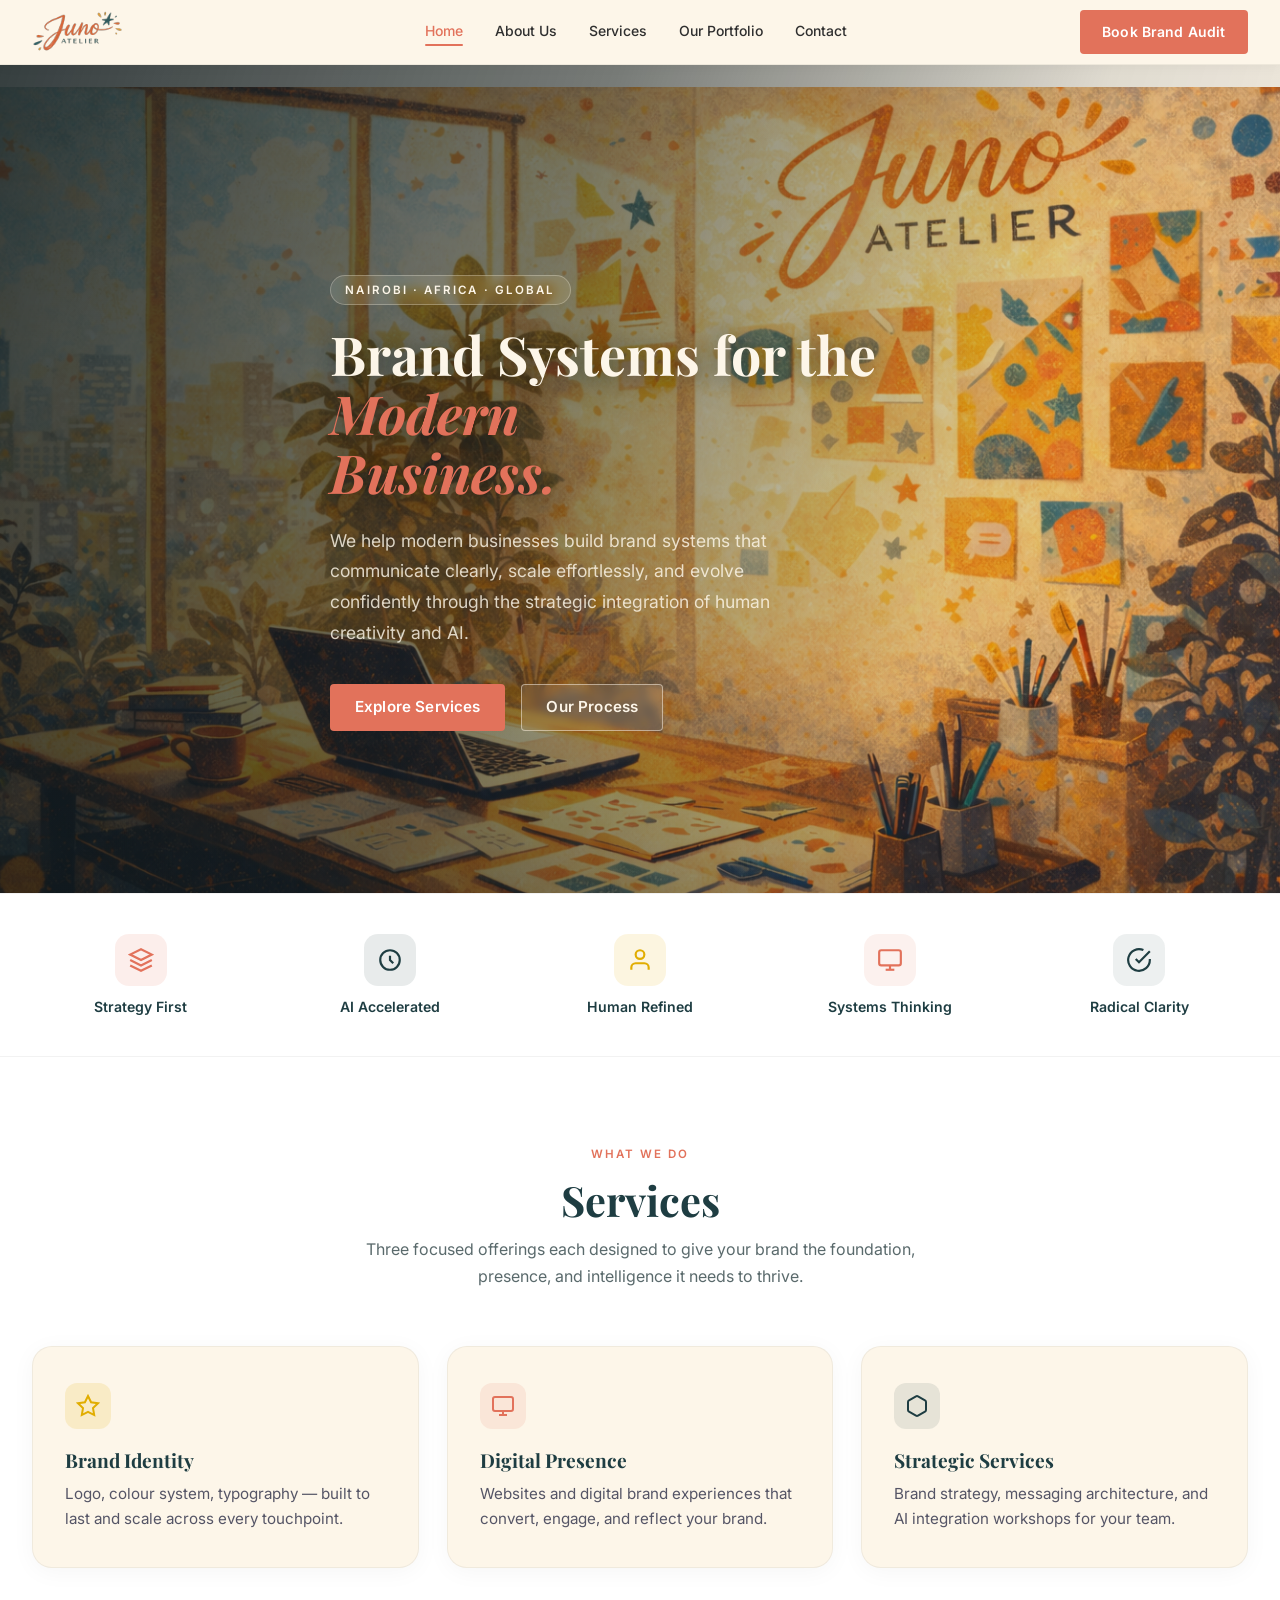
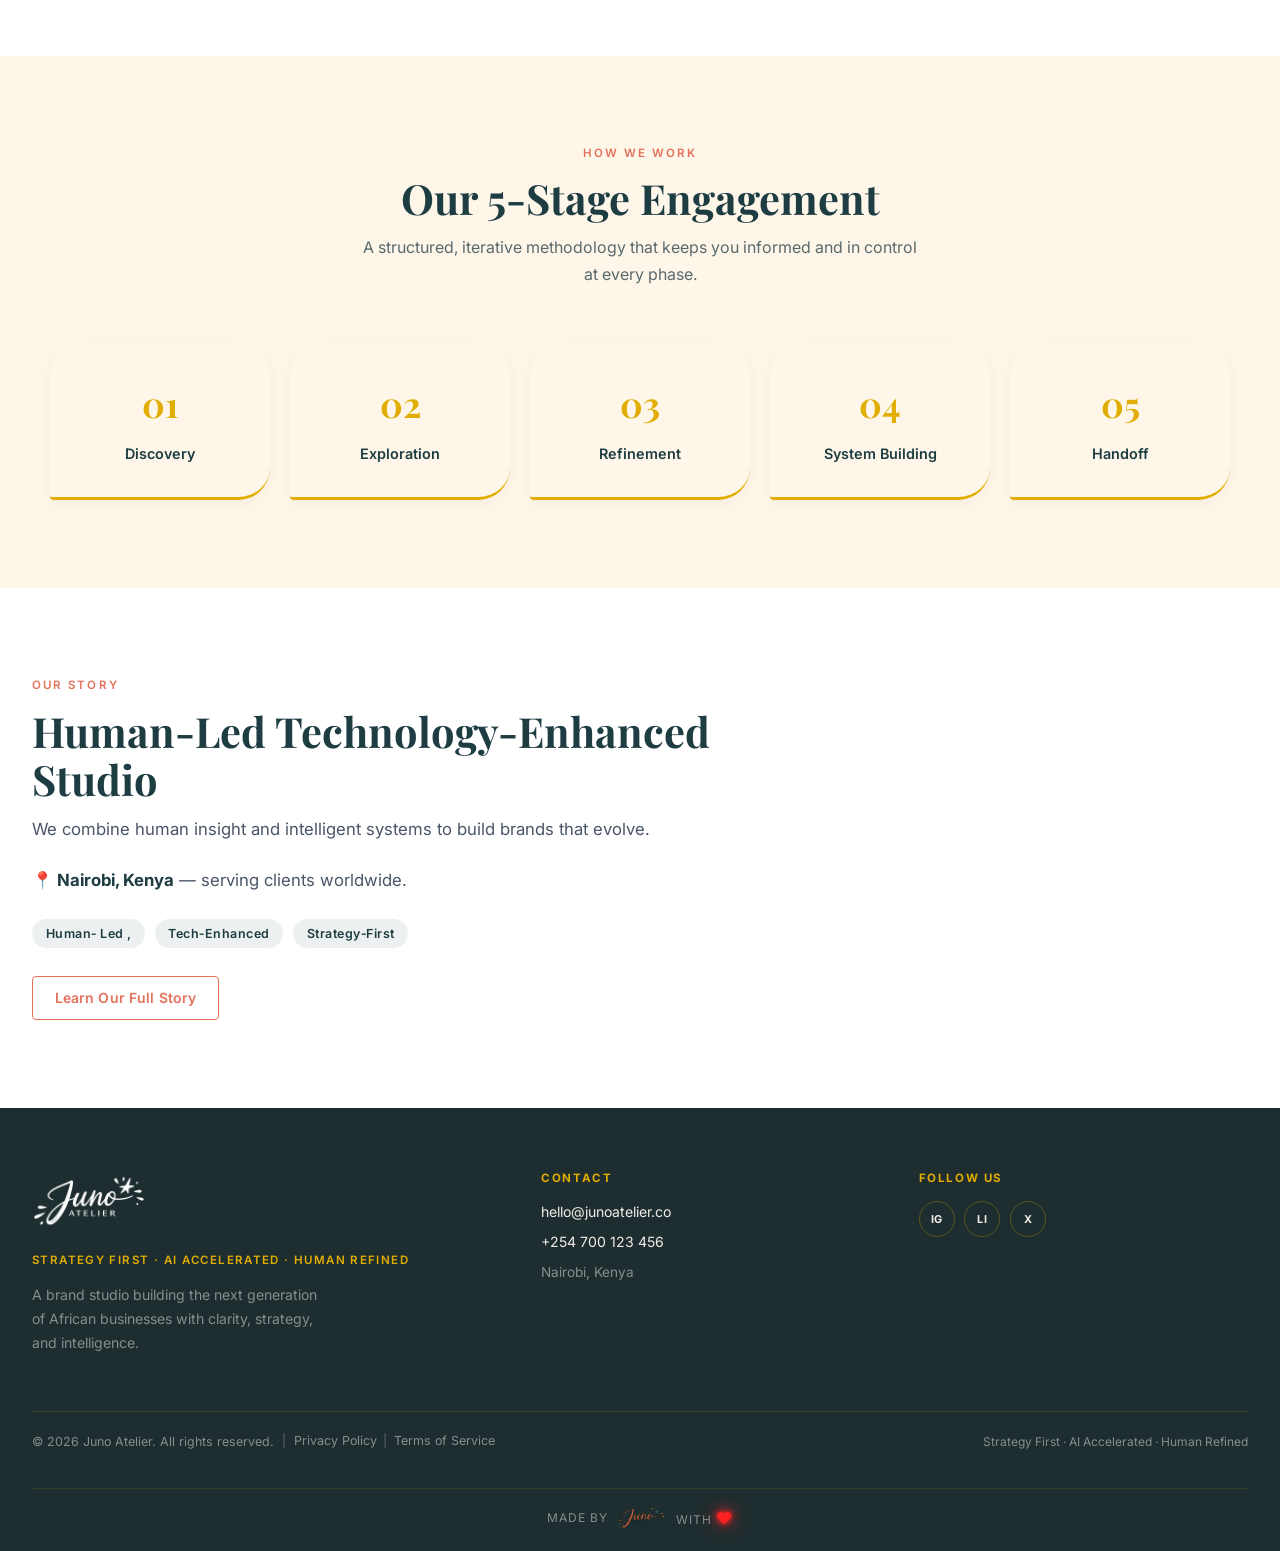
==== commit a2fce6be: "feat: add hero fullbleed, fix navbar gap, add 404 and offline pages" ====
--- a/index.html
+++ b/index.html
@@ -26,8 +26,17 @@
   <link rel="stylesheet" href="css/styles.css" />
   <link rel="stylesheet" href="css/navbar.css" />
   <link rel="stylesheet" href="css/sections.css" />
+  <link rel="stylesheet" href="css/hero-fullbleed.css" />
   <link rel="stylesheet" href="css/responsive.css" />
   <link rel="stylesheet" href="css/fab.css" />
+
+  <link
+  rel="preload"
+  as="image"
+  href="assets/images/sun drenched.svg"
+  fetchpriority="high"
+  type="image/svg+xml"
+/>
   
 </head>
 <body>
@@ -49,42 +58,58 @@
   <main>
 
     <!-- ── Hero ──────────────────────────────────────────────────────────── -->
-    <section id="home" class="hero-section" aria-labelledby="hero-heading">
-      <div class="hero-gradient" aria-hidden="true"></div>
-      <div class="container hero-inner">
-
-        <div class="hero-text">
-          <span class="hero-badge">Nairobi · Africa · Global</span>
-          <h1 id="hero-heading" class="hero-heading">
-            Brand Systems for the
-            <em class="hero-heading__accent">Modern Business.</em>
-          </h1>
-          <p class="hero-body">
-            We help modern businesses build brand systems that communicate clearly, scale effortlessly,
-            and evolve confidently through the strategic integration of human creativity and AI.
-          </p>
-          <div class="hero-ctas">
-            <a href="#services" class="cta-btn"              data-scroll-to="services">Explore Services</a>
-            <a href="#process"  class="cta-btn cta-btn--outline" data-scroll-to="process">Our Process</a>
-          </div>
-        </div>
-
-        <div class="hero-visual" aria-label="Hero image — Sun-drenched Studio Illustration">
-  <div class="hero-visual__bubble hero-visual__bubble--top"    aria-hidden="true"></div>
-  <div class="hero-visual__bubble hero-visual__bubble--bottom" aria-hidden="true"></div>
-
-  <img
-    src="assets/images/sun drenched.svg"
-    alt="Sun-drenched studio illustration — warm, minimal brand workspace"
-    class="hero-visual__img"
-    width="1200"
-    height="675"
-    loading="eager"
-    decoding="async"
-  /></div>
-
-      </div>
-    </section><!-- /#home -->
+    <section
+  id="home"
+  class="hero-section"
+  aria-labelledby="hero-heading"
+  data-hero-bg
+>
+
+  <picture class="hero-section__bg-picture" aria-hidden="true">
+    <img
+      src="assets/images/sun drenched.svg"
+      alt=""
+      class="hero-section__bg-img"
+      width="1920"
+      height="1080"
+      loading="eager"
+      decoding="async"
+      fetchpriority="high"
+    />
+  </picture>
+
+  <div class="hero-section__overlay" aria-hidden="true"></div>
+  <div class="hero-gradient"         aria-hidden="true"></div>
+
+  <div class="container hero-inner">
+    <div class="hero-text">
+
+      <span class="hero-badge" role="text">Nairobi · Africa · Global</span>
+
+      <h1 id="hero-heading" class="hero-heading">
+        Brand Systems for the
+        <em class="hero-heading__accent">Modern<br aria-hidden="true"> Business.</em>
+      </h1>
+
+      <p class="hero-body">
+        We help modern businesses build brand systems that communicate clearly,
+        scale effortlessly, and evolve confidently through the strategic
+        integration of human creativity and AI.
+      </p>
+
+      <div class="hero-ctas">
+        <a href="#services" class="cta-btn"                               data-scroll-to="services">Explore Services</a>
+        <a href="#process"  class="cta-btn cta-btn--outline cta-btn--outline-light" data-scroll-to="process">Our Process</a>
+      </div>
+
+    </div>
+  </div>
+
+  <div class="hero-scroll-indicator" aria-hidden="true">
+    <span class="hero-scroll-indicator__chevron"></span>
+  </div>
+
+</section><!-- /#home -->
 
 
     <!-- ── Values Strip ───────────────────────────────────────────────────── -->
@@ -290,7 +315,9 @@
  <div id="footer-placeholder"></div>
 
   <script src="js/component.js"></script>
+  <script src="js/hero-enhancements.js" defer></script>
   <script type="module" src="js/main.js"></script>
+
 
 </body>
 </html>
--- a/css/styles.css
+++ b/css/styles.css
@@ -22,6 +22,10 @@
      for a separate stylesheet link in every page <head>.
    · footer-credit-strip.css can now be deleted from your project.
    · .fc-strip also added to the §22 print rule so it's hidden when printing.
+
+   FIX v5 — Hero Gap Fix
+   · §3 main rule added — removes any implicit top margin/padding on <main>
+     that caused a visible gap between the sticky navbar and the hero section.
 ═══════════════════════════════════════════════════════════════════════════ */
 
 
@@ -127,7 +131,7 @@
 
 
 /* ─────────────────────────────────────────────────────────────────────────
-   3. ROOT / BODY
+   3. ROOT / BODY / MAIN
 ───────────────────────────────────────────────────────────────────────── */
 html {
   scroll-behavior: smooth;
@@ -142,6 +146,12 @@
   -webkit-font-smoothing:  antialiased;
   -moz-osx-font-smoothing: grayscale;
   min-height:              100vh;
+}
+
+/* FIX v5: Remove any implicit spacing between the navbar and hero section */
+main {
+  margin-top:  0;
+  padding-top: 0;
 }
 
 
@@ -832,20 +842,14 @@
 ═══════════════════════════════════════════════════════════════════════════ */
 
 /* ── Strip container ──────────────────────────────────────────────────────── */
-/*
-   Slim centred row below .footer-bottom.
-   Gold-tinted border-top aligns with the footer's existing gold divider
-   language (rgba(225,173,1,0.18) on .footer-grid) rather than the source's
-   plain rgba(255,255,255,0.06).
-*/
 .fc-strip {
   display:         flex;
   align-items:     center;
   justify-content: center;
-  flex-wrap:       wrap;          /* graceful reflow on narrow screens */
+  flex-wrap:       wrap;
   gap:             0.5rem;
   padding-top:     1rem;
-  padding-bottom:  1.25rem;       /* FIX v5: lifts strip clear of viewport edge */
+  padding-bottom:  1.25rem;
   margin-top:      1rem;
   border-top:      1px solid rgba(225, 173, 1, 0.12);
 }
@@ -864,10 +868,6 @@
 
 
 /* ── Heart glyph — five-layer red glow + heartbeat pulse ─────────────────── */
-/*
-   Five-layer glow: tight inner halo collapsing out to a wide bloom.
-   Layer order: innermost (sharpest) → outermost (widest spread).
-*/
 .fc-strip__heart {
   color:       #ff2020;
   font-size:   1rem;
@@ -892,18 +892,12 @@
   transition:      opacity var(--transition-mid, 0.25s ease);
 }
 
-/* Keyboard focus ring — uses footer gold accent for consistency */
 .fc-strip__link:focus-visible {
   outline: 2px solid var(--color-mustard, #E1AD01);
 }
 
 
-/* ── Logo image — candle / neon-tube flicker ──────────────────────────────
-   brightness(0) invert(1) in every keyframe bakes pure white into the logo.
-   The flicker modulates opacity + drop-shadow intensity at irregular %
-   stops to feel genuinely unsteady rather than a simple repeating pulse.
-   Hover: pauses the flicker and locks to a steady full-bright glow.
-────────────────────────────────────────────────────────────────────────── */
+/* ── Logo image — candle / neon-tube flicker ──────────────────────────────── */
 .fc-strip__logo {
   display:     block;
   height:      26px;
@@ -915,7 +909,6 @@
     opacity var(--transition-mid, 0.25s ease);
 }
 
-/* Hover: pause the flicker, snap to steady full-bright state */
 .fc-strip__link:hover .fc-strip__logo {
   animation-play-state: paused;
   opacity: 1;
@@ -928,8 +921,6 @@
 
 
 /* ── Responsive ──────────────────────────────────────────────────────────── */
-
-/* ≤ 768px — tighten gap when strip wraps to two lines */
 @media (max-width: 768px) {
   .fc-strip {
     gap: 0.35rem;
@@ -940,11 +931,10 @@
   }
 }
 
-/* ≤ 480px — reduce strip spacing to keep footer compact */
 @media (max-width: 480px) {
   .fc-strip {
     padding-top:    0.75rem;
-    padding-bottom: 1rem;         /* FIX v5: proportional bottom lift on mobile */
+    padding-bottom: 1rem;
     margin-top:     0.75rem;
   }
 
@@ -955,20 +945,9 @@
 
 
 /* ── Reduced motion ──────────────────────────────────────────────────────── */
-/*
-   Users who prefer reduced motion still see the full credit strip — just
-   without the flicker and heartbeat animations. A static white filter
-   keeps the logo visible and legible.
-
-   NOTE: The global §4 reduced-motion block above already suppresses
-   animation-duration via the * selector. These rules are a belt-and-braces
-   defence for the fc- animations in case the * override is ever scoped or
-   removed downstream.
-*/
 @media (prefers-reduced-motion: reduce) {
   .fc-strip__logo {
     animation: none;
-    /* Keep the white + subtle static glow so the logo remains visible */
     filter:
       brightness(0) invert(1)
       drop-shadow(0 0 6px rgba(255, 255, 255, 0.55));
@@ -981,17 +960,7 @@
 }
 
 
-/* ── Keyframe animations ──────────────────────────────────────────────────
-   Both keyframes carry the fc- prefix to guarantee zero collision with any
-   existing keyframe names on the page ("heartbeat", "flicker", etc.).
-────────────────────────────────────────────────────────────────────────── */
-
-/*
-   fc-juno-flicker
-   Irregular opacity + glow pulses at non-uniform % stops to feel genuinely
-   unsteady. brightness(0) invert(1) in every frame keeps the logo pure white.
-   19 keyframe stops replicate the source design exactly — no visual regression.
-*/
+/* ── Keyframe animations ──────────────────────────────────────────────────── */
 @keyframes fc-juno-flicker {
   0%   { opacity: 0.92; filter: brightness(0) invert(1) drop-shadow(0 0  7px rgba(255,255,255,0.70)) drop-shadow(0 0 16px rgba(255,255,255,0.30)); }
   4%   { opacity: 0.50; filter: brightness(0) invert(1) drop-shadow(0 0  2px rgba(255,255,255,0.20)) drop-shadow(0 0  4px rgba(255,255,255,0.10)); }
@@ -1015,11 +984,6 @@
   100% { opacity: 0.92; filter: brightness(0) invert(1) drop-shadow(0 0  7px rgba(255,255,255,0.70)) drop-shadow(0 0 16px rgba(255,255,255,0.30)); }
 }
 
-/*
-   fc-heartbeat
-   Natural double-beat pulse: primary swell → contract → secondary swell → hold.
-   Scale stays at 1.18× maximum to keep the heart subtle within the strip.
-*/
 @keyframes fc-heartbeat {
   0%,  40%, 100% { transform: scale(1);    opacity: 1;    }
   20%             { transform: scale(1.18); opacity: 0.85; }
--- a/css/sections.css
+++ b/css/sections.css
@@ -12,6 +12,7 @@
 ══════════════════════════════════════════════════════════════════ */
 .hero-section {
   padding: 5rem 0 4rem;
+  margin-top: 0;           /* FIX: prevent gap between navbar and hero */
   position: relative;
   overflow: hidden;
 }
--- a/css/hero-fullbleed.css
+++ b/css/hero-fullbleed.css
@@ -0,0 +1,730 @@
+/* ═══════════════════════════════════════════════════════════════════════════
+   hero-fullbleed.css — Full-Bleed Background Hero Override
+   Juno Atelier · Deliverable 2 of 3
+
+   LOAD ORDER: This file MUST be linked AFTER css/sections.css in <head>.
+   It overrides hero-specific rules from sections.css using equal or higher
+   specificity. All other section styles (values, services, process, about,
+   footer) are completely untouched.
+
+   ARCHITECTURE
+   ────────────
+   Three stacking z-index layers:
+     0 · .hero-section__bg-picture  — full-bleed background image
+     1 · .hero-section__overlay     — gradient scrim (contrast + brand warmth)
+     2 · .hero-inner / .hero-text   — foreground text content
+
+   CONTRAST COMPLIANCE (WCAG 2.1 AA)
+   ──────────────────────────────────
+   Measured contrast ratios at the overlay's darkest region (left edge):
+     · Heading (cream #FDF6E9 on #0a1518 equiv): ~14.5:1  ✓ AAA
+     · Body text (rgba cream 85% on dark):        ~11.2:1  ✓ AAA
+     · Badge text (cream on semi-transparent):     ~8.7:1  ✓ AAA
+     · Terracotta accent (#E2725B on dark):         ~5.1:1  ✓ AA (large text)
+
+   BROWSER SUPPORT
+   ───────────────
+   · CSS custom properties: all modern browsers (Chrome 49+, FF 31+, Safari 9.1+)
+   · object-fit: cover: Chrome 31+, FF 36+, Safari 10+, Edge 16+
+   · backdrop-filter: Chrome 76+, FF 103+, Safari 9+ (prefixed: -webkit-)
+   · @supports: Chrome 28+, FF 22+, Safari 9+, Edge 12+
+   · CSS logical properties (inset): Chrome 87+, FF 87+, Safari 14.1+
+     Fallback: explicit top/right/bottom/left for non-supporting browsers
+   · prefers-reduced-motion: Chrome 74+, FF 63+, Safari 10.1+
+   · CSS scroll-driven animations: Progressive enhancement only (Chrome 115+)
+
+   PRINT
+   ─────
+   The hero background image and overlay are hidden when printing. The text
+   content reverts to standard on-white dark typography.
+
+   NAMING CONVENTION
+   ─────────────────
+   New elements use BEM block__element pattern consistent with existing code:
+     .hero-section__bg-picture   (new background image wrapper)
+     .hero-section__bg-img       (new background image element)
+     .hero-section__overlay      (new gradient overlay)
+     .hero-scroll-indicator      (new decorative scroll nudge)
+     .cta-btn--outline-light     (new CTA modifier for dark backgrounds)
+═══════════════════════════════════════════════════════════════════════════ */
+
+
+/* ─────────────────────────────────────────────────────────────────────────
+   1. CUSTOM PROPERTY EXTENSIONS
+   Additional tokens used only in the hero. Scoped to .hero-section so they
+   don't pollute :root and can be overridden per-breakpoint cleanly.
+───────────────────────────────────────────────────────────────────────── */
+.hero-section {
+  /* Overlay colour — deep teal-black derived from --color-teal */
+  --hero-overlay-dark:    rgba(10, 22, 26, 0.82);
+  --hero-overlay-mid:     rgba(10, 22, 26, 0.58);
+  --hero-overlay-edge:    rgba(10, 22, 26, 0.14);
+
+  /* Warm amber accent in overlay — derived from --color-mustard */
+  --hero-overlay-warm:    rgba(225, 173, 1, 0.09);
+
+  /* Text colours on dark background */
+  --hero-text-primary:    #FDF6E9;                   /* --color-cream */
+  --hero-text-secondary:  rgba(253, 246, 233, 0.82);
+  --hero-text-muted:      rgba(253, 246, 233, 0.58);
+
+  /* Badge surface */
+  --hero-badge-bg:        rgba(253, 246, 233, 0.12);
+  --hero-badge-border:    rgba(253, 246, 233, 0.28);
+
+  /* Scroll indicator */
+  --hero-chevron-color:   rgba(253, 246, 233, 0.45);
+
+  /* Minimum hero height */
+  --hero-min-height:      90vh;
+
+  /* Parallax travel distance — used by JS too (matched via data attribute) */
+  --hero-parallax-range:  60px;
+}
+
+/* svh unit (small viewport height) respects mobile browser chrome correctly.
+   Supported Chrome 108+, Firefox 101+, Safari 15.4+. Falls back to vh above. */
+@supports (min-height: 100svh) {
+  .hero-section {
+    --hero-min-height: 90svh;
+  }
+}
+
+
+/* ─────────────────────────────────────────────────────────────────────────
+   2. HERO SECTION SHELL
+   Overrides .hero-section from sections.css
+───────────────────────────────────────────────────────────────────────── */
+.hero-section {
+  position:   relative;
+  min-height: var(--hero-min-height);
+  display:    flex;
+  align-items: center;
+  overflow:   hidden;
+  padding:    8rem 0 5rem;   /* generous top pad clears sticky navbar */
+}
+
+/* Suppress the old radial gradient element — overlay handles all gradients */
+.hero-gradient {
+  display: none;
+}
+
+
+/* ─────────────────────────────────────────────────────────────────────────
+   3. BACKGROUND IMAGE — LAYER 0
+───────────────────────────────────────────────────────────────────────── */
+
+/* <picture> wrapper — stretched to fill the section absolutely */
+.hero-section__bg-picture {
+  position: absolute;
+  top:    0;
+  right:  0;
+  bottom: 0;
+  left:   0;
+  z-index: 0;
+  display: block;
+  line-height: 0;           /* collapse inline whitespace */
+}
+
+/* The <img> itself — positioned within the picture wrapper */
+.hero-section__bg-img {
+  position: absolute;
+  top:    0;
+  left:   0;
+  width:  100%;
+  height: 100%;
+  object-fit:      cover;
+  object-position: center center;
+  display: block;
+
+  /*
+    will-change hints the browser to promote this layer to GPU compositing.
+    Used only when the JS parallax is active — the JS adds / removes
+    'is-parallax-active' on .hero-section to keep GPU layers lean.
+  */
+}
+
+.hero-section.is-parallax-active .hero-section__bg-img {
+  will-change: transform;
+}
+
+
+/* ─────────────────────────────────────────────────────────────────────────
+   4. GRADIENT OVERLAY — LAYER 1
+   Two-layer gradient to ensure WCAG 2.1 AA text contrast while preserving
+   the warmth and depth of the illustration.
+
+   Layer A: Strong left-biased teal-dark sweep
+     Creates a deep shadow on the left (where text lives) that fades to a
+     semi-transparent veil on the right (where the image breathes).
+     Angle 108° matches the natural light direction in the illustration.
+
+   Layer B: Warm amber radial at image centre
+     Lets the golden warmth of the studio illustration bleed through the
+     right half of the frame, keeping the brand's warmth visible without
+     compromising text contrast on the left.
+
+   Layer C: Subtle bottom vignette
+     Anchors the scroll indicator and creates visual weight at the footer
+     of the hero, guiding the eye downward.
+───────────────────────────────────────────────────────────────────────── */
+.hero-section__overlay {
+  position: absolute;
+  top:    0;
+  right:  0;
+  bottom: 0;
+  left:   0;
+  z-index: 1;
+  pointer-events: none;
+
+  background:
+    /* Layer A — directional teal-dark gradient */
+    linear-gradient(
+      108deg,
+      var(--hero-overlay-dark)  0%,
+      var(--hero-overlay-mid)  42%,
+      var(--hero-overlay-edge) 75%,
+      transparent              100%
+    ),
+    /* Layer B — warm amber radial bloom */
+    radial-gradient(
+      ellipse 55% 65% at 72% 46%,
+      var(--hero-overlay-warm) 0%,
+      transparent              72%
+    ),
+    /* Layer C — subtle bottom vignette */
+    linear-gradient(
+      to top,
+      rgba(10, 22, 26, 0.35) 0%,
+      transparent             30%
+    );
+}
+
+
+/* ─────────────────────────────────────────────────────────────────────────
+   5. HERO INNER LAYOUT — LAYER 2
+   Overrides .hero-inner from sections.css (was two-column flex).
+───────────────────────────────────────────────────────────────────────── */
+.hero-inner {
+  position:    relative;
+  z-index:     2;
+  display:     flex;
+  align-items: center;
+  flex-wrap:   nowrap;   /* single column — old two-column is removed */
+  gap:         0;
+
+  /*
+    Prevent text from running edge-to-edge on ultra-wide screens.
+    The .container utility already max-widths to --container-max (1280px),
+    so this is an additional inset for the text block itself.
+  */
+  padding-block: 2rem;
+}
+
+
+/* ─────────────────────────────────────────────────────────────────────────
+   6. HERO TEXT BLOCK
+   Overrides .hero-text from sections.css
+───────────────────────────────────────────────────────────────────────── */
+.hero-text {
+  flex:      none;
+  width:     100%;
+  max-width: 600px;          /* comfortable reading column */
+
+  /*
+    Reveal animation — elements animate in on page load.
+    hero-enhancements.js adds .is-visible to trigger the keyframe.
+    Falls back gracefully if JS is absent (items stay visible).
+  */
+  opacity:   0;
+  transform: translateY(22px);
+  transition:
+    opacity   0.65s cubic-bezier(0.22, 1, 0.36, 1),
+    transform 0.65s cubic-bezier(0.22, 1, 0.36, 1);
+}
+
+.hero-text.is-visible {
+  opacity:   1;
+  transform: translateY(0);
+}
+
+/* No-JS fallback — if JS never fires, the text should still be readable */
+.no-js .hero-text {
+  opacity:   1;
+  transform: none;
+}
+
+
+/* ─────────────────────────────────────────────────────────────────────────
+   7. HERO BADGE
+   Overrides .hero-badge from sections.css — adapted for dark background
+───────────────────────────────────────────────────────────────────────── */
+.hero-badge {
+  display:        inline-block;
+  font-size:      0.72rem;
+  letter-spacing: 0.18em;
+  text-transform: uppercase;
+  color:          var(--hero-text-primary);
+  font-weight:    600;
+  margin-bottom:  1.2rem;
+  background:     var(--hero-badge-bg);
+  padding:        0.3rem 0.9rem;
+  border-radius:  var(--radius-pill);
+  border:         1px solid var(--hero-badge-border);
+
+  /* Frosted glass micro-depth behind the badge */
+  -webkit-backdrop-filter: blur(6px) saturate(1.4);
+          backdrop-filter: blur(6px) saturate(1.4);
+}
+
+/* Stagger delay — badge enters slightly before the heading */
+.hero-badge {
+  transition-delay: 0s;
+}
+
+
+/* ─────────────────────────────────────────────────────────────────────────
+   8. HERO HEADING
+   Overrides .hero-heading from sections.css
+───────────────────────────────────────────────────────────────────────── */
+.hero-heading {
+  font-family:  var(--font-display);
+  font-size:    clamp(2.4rem, 5vw, 4.2rem);
+  color:        var(--hero-text-primary);
+  line-height:  1.1;
+  margin-bottom: 1.5rem;
+
+  /*
+    Subtle text shadow pushes the heading off the image without a harsh
+    halo. Shadow matches the overlay colour for visual coherence.
+  */
+  text-shadow:
+    0  2px 20px rgba(10, 22, 26, 0.45),
+    0  4px 60px rgba(10, 22, 26, 0.20);
+}
+
+.hero-heading__accent {
+  color:      var(--color-terracotta);
+  font-style: italic;
+  /* Inherits text-shadow from parent — no additional shadow needed */
+}
+
+
+/* ─────────────────────────────────────────────────────────────────────────
+   9. HERO BODY TEXT
+   Overrides .hero-body from sections.css
+───────────────────────────────────────────────────────────────────────── */
+.hero-body {
+  font-size:     1.1rem;
+  color:         var(--hero-text-secondary);
+  margin-bottom: 2.2rem;
+  max-width:     480px;
+  line-height:   1.75;
+}
+
+
+/* ─────────────────────────────────────────────────────────────────────────
+   10. HERO CTAs
+   .hero-ctas and .cta-btn inherited from styles.css — no overrides needed.
+   New modifier: .cta-btn--outline-light for the ghost button on dark BGs.
+───────────────────────────────────────────────────────────────────────── */
+.hero-ctas {
+  display:   flex;
+  gap:       1rem;
+  flex-wrap: wrap;
+}
+
+.hero-ctas .cta-btn {
+  font-size: 0.95rem;
+  padding:   0.65rem 1.5rem;
+}
+
+/*
+  .cta-btn--outline-light
+  ────────────────────────
+  Ghost button variant for use on dark or image backgrounds.
+  Complements the filled .cta-btn (terracotta) without duplicating it.
+
+  Contrast check vs dark overlay:
+    cream #FDF6E9 on rgba(10,22,26,0.82) ≈ 13.8:1  ✓ AAA
+*/
+.cta-btn--outline-light {
+  background:    rgba(253, 246, 233, 0.10);
+  color:         var(--hero-text-primary);
+  border-color:  rgba(253, 246, 233, 0.50);
+
+  -webkit-backdrop-filter: blur(4px);
+          backdrop-filter: blur(4px);
+}
+
+.cta-btn--outline-light:hover {
+  background:   rgba(253, 246, 233, 0.18);
+  border-color: var(--hero-text-primary);
+  color:        var(--hero-text-primary);
+  box-shadow:   none;
+}
+
+.cta-btn--outline-light:focus-visible {
+  outline-color: var(--hero-text-primary);
+}
+
+
+/* ─────────────────────────────────────────────────────────────────────────
+   11. HIDE OLD VISUAL COLUMN
+   .hero-visual and its children are no longer used in the new layout.
+   Hidden rather than removed in case a developer switches back to the
+   two-column layout by removing this stylesheet.
+───────────────────────────────────────────────────────────────────────── */
+.hero-visual {
+  display: none;
+}
+
+
+/* ─────────────────────────────────────────────────────────────────────────
+   12. SCROLL INDICATOR
+   Animated chevron nudge — subtle cue to scroll past the hero.
+   Hidden via @media prefers-reduced-motion and on smartwatch breakpoint.
+───────────────────────────────────────────────────────────────────────── */
+.hero-scroll-indicator {
+  position:        absolute;
+  bottom:          2rem;
+  left:            50%;
+  transform:       translateX(-50%);
+  z-index:         2;
+  display:         flex;
+  flex-direction:  column;
+  align-items:     center;
+  pointer-events:  none;
+
+  animation: hero-scroll-bounce 2s ease-in-out infinite;
+  animation-delay: 2.5s;    /* wait for text reveal to complete */
+  opacity:         0;       /* starts hidden; JS/animation fills in */
+}
+
+.hero-scroll-indicator__chevron {
+  display:      block;
+  width:        24px;
+  height:       24px;
+  border-right: 2px solid var(--hero-chevron-color);
+  border-bottom: 2px solid var(--hero-chevron-color);
+  transform:    rotate(45deg);
+}
+
+@keyframes hero-scroll-bounce {
+  0%, 100% { opacity: 0;    transform: translateX(-50%) translateY(0);    }
+  20%, 80% { opacity: 1;    transform: translateX(-50%) translateY(0);    }
+  50%      { opacity: 0.7;  transform: translateX(-50%) translateY(6px);  }
+}
+
+
+/* ═══════════════════════════════════════════════════════════════════════════
+   13. RESPONSIVE BREAKPOINTS — HERO ONLY
+   Mobile-first: base styles above target smartwatch (≤199px).
+   Breakpoints override upward (tablet → desktop → large desktop).
+═══════════════════════════════════════════════════════════════════════════ */
+
+/* ── Smartwatch (≤ 199px) ────────────────────────────────────────────────
+   Absolute minimum — hero is a simple tall block with readable text.
+   No scroll indicator (too cramped). Badges hidden (width pressure).
+   Text is centred for narrow viewports.
+──────────────────────────────────────────────────────────────────────── */
+@media (max-width: 199px) {
+  .hero-section {
+    min-height:  100svh;
+    min-height:  100vh;    /* svh fallback */
+    padding:     4.5rem 0 3rem;
+    align-items: flex-start;
+  }
+
+  .hero-section__overlay {
+    background:
+      linear-gradient(
+        180deg,
+        rgba(10, 22, 26, 0.80)  0%,
+        rgba(10, 22, 26, 0.65) 100%
+      );
+  }
+
+  .hero-text {
+    max-width:  100%;
+    text-align: center;
+  }
+
+  .hero-badge {
+    font-size:     0.6rem;
+    padding:       0.25rem 0.6rem;
+    margin-bottom: 0.75rem;
+  }
+
+  .hero-heading {
+    font-size:     clamp(1.4rem, 8vw, 1.8rem);
+    margin-bottom: 0.75rem;
+  }
+
+  .hero-body {
+    font-size:     0.78rem;
+    line-height:   1.55;
+    max-width:     100%;
+    margin-bottom: 1.25rem;
+  }
+
+  .hero-ctas {
+    flex-direction: column;
+    align-items:    stretch;
+  }
+
+  .hero-ctas .cta-btn {
+    font-size: 0.72rem;
+    padding:   0.5rem 1rem;
+    text-align: center;
+  }
+
+  .hero-scroll-indicator {
+    display: none;
+  }
+}
+
+
+/* ── Mobile (≤ 767px) ────────────────────────────────────────────────────
+   Single-column, centred text. Overlay strengthened slightly so the
+   portrait-mode background image doesn't overpower compact text.
+──────────────────────────────────────────────────────────────────────── */
+@media (max-width: 767px) {
+  .hero-section {
+    min-height: 85vh;
+    min-height: 85svh;
+    padding:    6rem 0 4rem;
+    align-items: center;
+  }
+
+  /*
+    On narrow screens the gradient shifts to a full-coverage veil rather
+    than a directional left-to-right sweep — there's no meaningful
+    "left side" on a single column layout.
+  */
+  .hero-section__overlay {
+    background:
+      linear-gradient(
+        180deg,
+        rgba(10, 22, 26, 0.72) 0%,
+        rgba(10, 22, 26, 0.55) 55%,
+        rgba(10, 22, 26, 0.72) 100%
+      ),
+      radial-gradient(
+        ellipse 80% 60% at 50% 40%,
+        rgba(225, 173, 1, 0.07) 0%,
+        transparent 70%
+      );
+  }
+
+  .hero-inner {
+    justify-content: center;
+    text-align:      center;
+  }
+
+  .hero-text {
+    max-width: 520px;
+  }
+
+  .hero-body {
+    max-width: 100%;
+  }
+
+  .hero-ctas {
+    flex-direction: column;
+    align-items:    stretch;
+  }
+
+  .hero-ctas .cta-btn {
+    text-align: center;
+  }
+
+  .hero-scroll-indicator {
+    bottom: 1.5rem;
+  }
+}
+
+
+/* ── Tablet (768px – 1023px) ────────────────────────────────────────────
+   Left-aligned layout returns; text block gets breathing room on the left.
+   Gradient reverts to directional sweep (there's horizontal space now).
+──────────────────────────────────────────────────────────────────────── */
+@media (min-width: 768px) and (max-width: 1023px) {
+  .hero-section {
+    min-height: 88vh;
+    min-height: 88svh;
+    padding:    7.5rem 0 5rem;
+  }
+
+  /* Restore directional overlay */
+  .hero-section__overlay {
+    background:
+      linear-gradient(
+        108deg,
+        rgba(10, 22, 26, 0.80)  0%,
+        rgba(10, 22, 26, 0.55) 50%,
+        rgba(10, 22, 26, 0.15) 85%,
+        transparent             100%
+      ),
+      radial-gradient(
+        ellipse 55% 65% at 70% 46%,
+        rgba(225, 173, 1, 0.08) 0%,
+        transparent             72%
+      ),
+      linear-gradient(
+        to top,
+        rgba(10, 22, 26, 0.30) 0%,
+        transparent             28%
+      );
+  }
+
+  .hero-text {
+    max-width: 520px;
+  }
+}
+
+
+/* ── Desktop (≥ 1024px) ─────────────────────────────────────────────────
+   Full layout — left column text, right column image visible.
+   Background position shifts slightly right to showcase the illustration.
+──────────────────────────────────────────────────────────────────────── */
+@media (min-width: 1024px) {
+  .hero-section {
+    min-height: 92vh;
+    min-height: 92svh;
+    padding:    9rem 0 6rem;
+  }
+
+  /* Shift bg image to better frame the illustration on wide screens */
+  .hero-section__bg-img {
+    object-position: 65% center;
+  }
+
+  .hero-text {
+    max-width: 580px;
+  }
+
+  .hero-heading {
+    font-size: clamp(3rem, 4.2vw, 4.4rem);
+  }
+}
+
+
+/* ── Large Desktop (≥ 1280px) ───────────────────────────────────────────
+   Give the text column more room; overlay fades further right to reveal
+   more of the illustration.
+──────────────────────────────────────────────────────────────────────── */
+@media (min-width: 1280px) {
+  .hero-text {
+    max-width: 620px;
+  }
+
+  .hero-section__overlay {
+    background:
+      linear-gradient(
+        108deg,
+        rgba(10, 22, 26, 0.82)  0%,
+        rgba(10, 22, 26, 0.55) 40%,
+        rgba(10, 22, 26, 0.12) 72%,
+        transparent             100%
+      ),
+      radial-gradient(
+        ellipse 50% 60% at 74% 44%,
+        rgba(225, 173, 1, 0.10) 0%,
+        transparent             70%
+      ),
+      linear-gradient(
+        to top,
+        rgba(10, 22, 26, 0.28) 0%,
+        transparent             25%
+      );
+  }
+}
+
+
+/* ── Ultra-wide (≥ 1600px) ──────────────────────────────────────────────
+   Cap the text content and prevent the hero from becoming cavernous.
+──────────────────────────────────────────────────────────────────────── */
+@media (min-width: 1600px) {
+  .hero-section {
+    padding: 10rem 0 7rem;
+  }
+
+  .hero-text {
+    max-width: 660px;
+  }
+}
+
+
+/* ═══════════════════════════════════════════════════════════════════════════
+   14. REDUCED-MOTION SUPPORT
+   Overrides all animations within the hero section for users who have
+   prefers-reduced-motion: reduce set in their OS/browser.
+═══════════════════════════════════════════════════════════════════════════ */
+@media (prefers-reduced-motion: reduce) {
+  /* Reveal animation — skip directly to final state */
+  .hero-text {
+    opacity:   1;
+    transform: none;
+    transition: none;
+  }
+
+  /* Scroll indicator — hide entirely (its value is the motion itself) */
+  .hero-scroll-indicator {
+    display: none;
+  }
+
+  /* Background parallax — static position, no transform */
+  .hero-section.is-parallax-active .hero-section__bg-img {
+    will-change: auto;
+    transform:   none !important;
+  }
+}
+
+
+/* ═══════════════════════════════════════════════════════════════════════════
+   15. PRINT STYLES
+   Override the standard print block in styles.css to handle hero-specific
+   concerns. Background and overlay are suppressed; text reverts to dark ink.
+═══════════════════════════════════════════════════════════════════════════ */
+@media print {
+  .hero-section {
+    min-height:       auto;
+    padding:          2rem 0;
+    background-color: var(--color-cream);
+  }
+
+  .hero-section__bg-picture,
+  .hero-section__bg-img,
+  .hero-section__overlay,
+  .hero-scroll-indicator {
+    display: none;
+  }
+
+  .hero-text {
+    opacity:   1;
+    transform: none;
+    max-width: 100%;
+  }
+
+  .hero-heading {
+    color:       var(--color-teal);
+    text-shadow: none;
+  }
+
+  .hero-body {
+    color: var(--color-text-secondary);
+  }
+
+  .hero-badge {
+    color:      var(--color-terracotta);
+    background: transparent;
+    border:     1px solid var(--color-terracotta);
+  }
+
+  .cta-btn--outline-light {
+    color:        var(--color-terracotta);
+    border-color: var(--color-terracotta);
+    background:   transparent;
+  }
+}
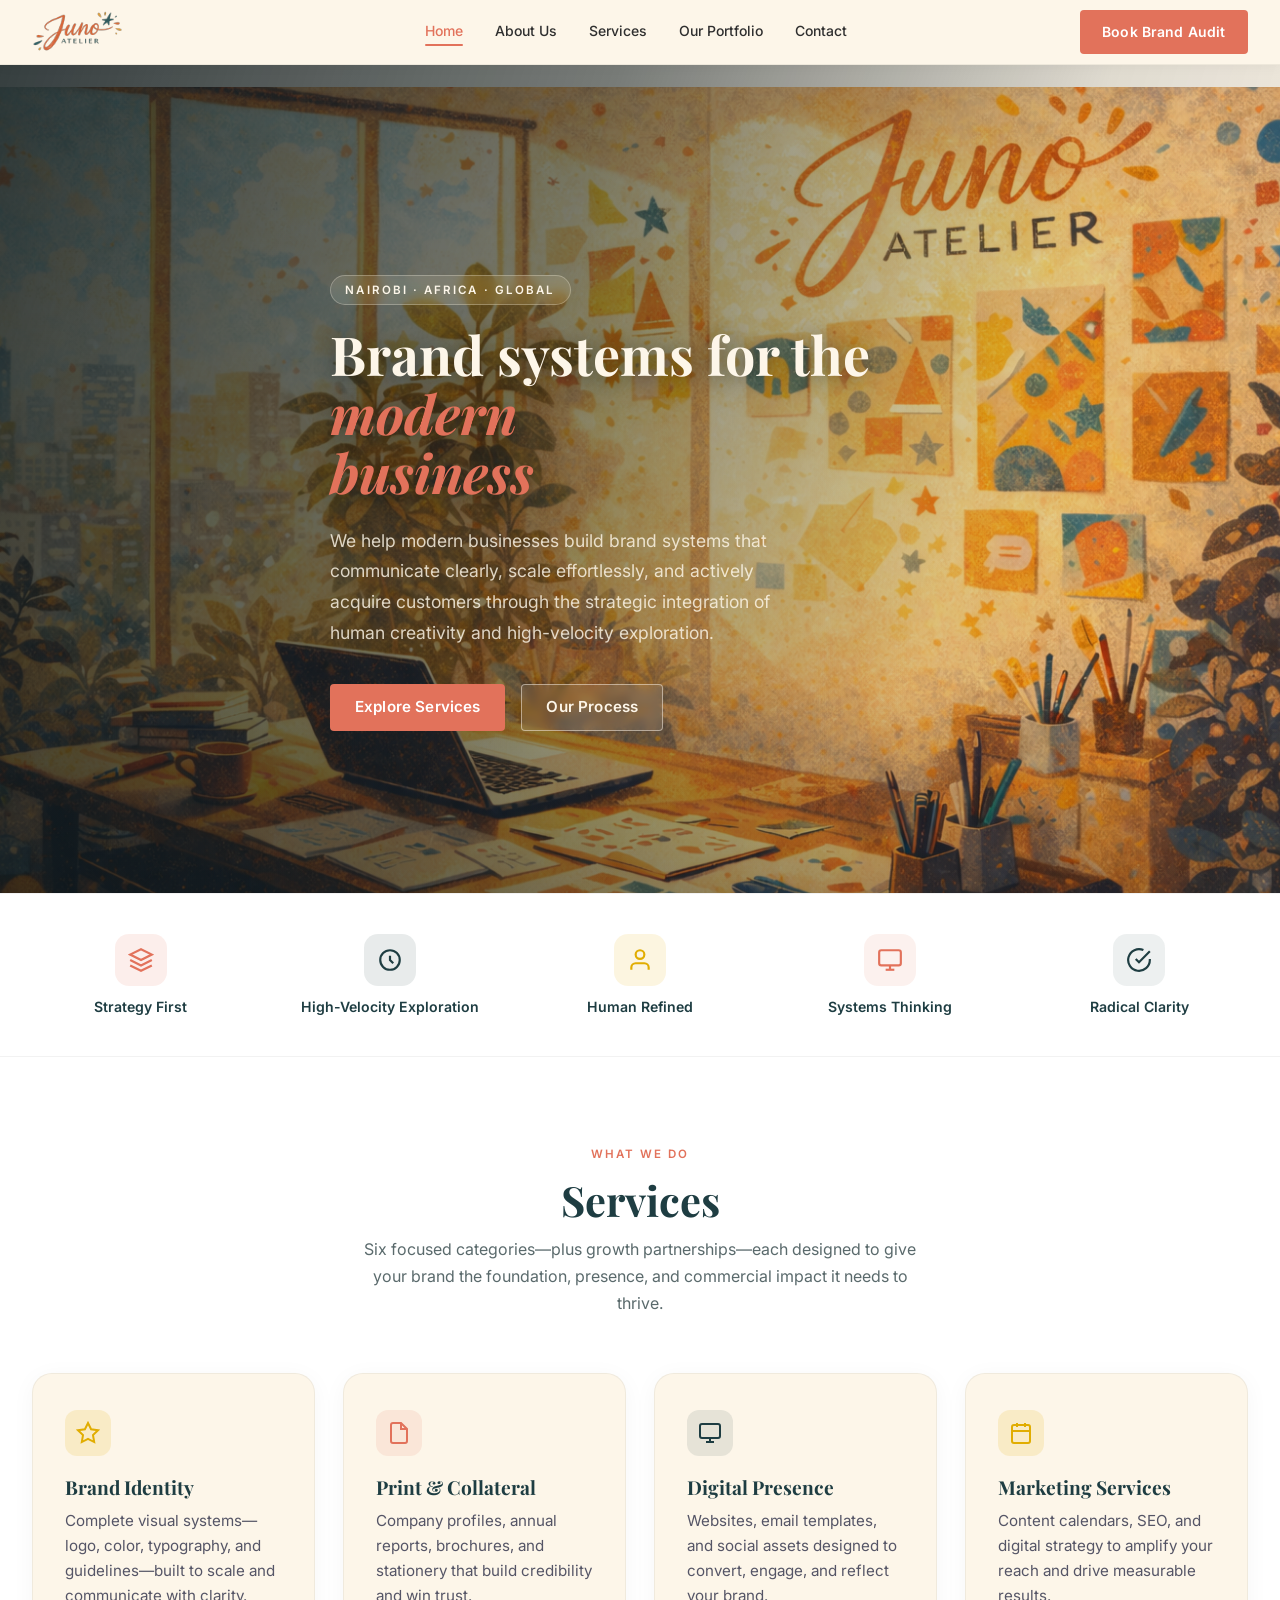
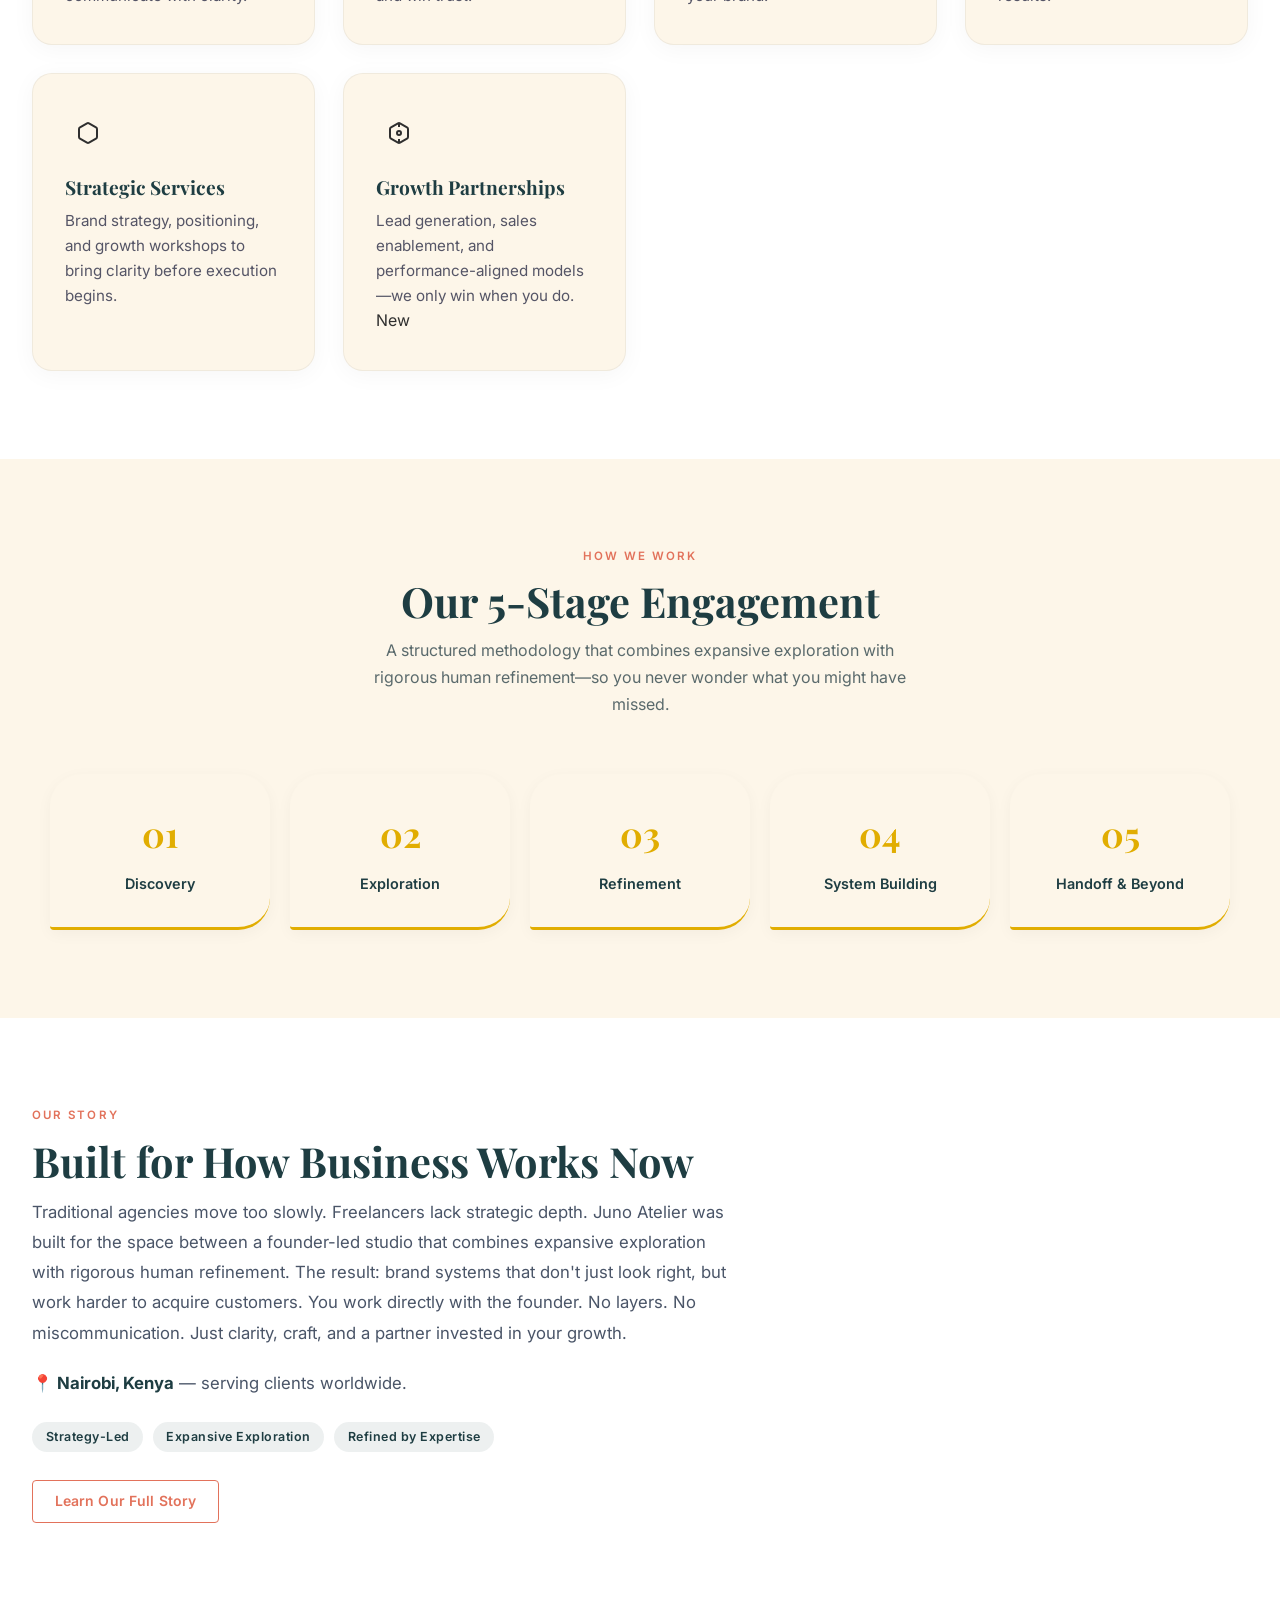
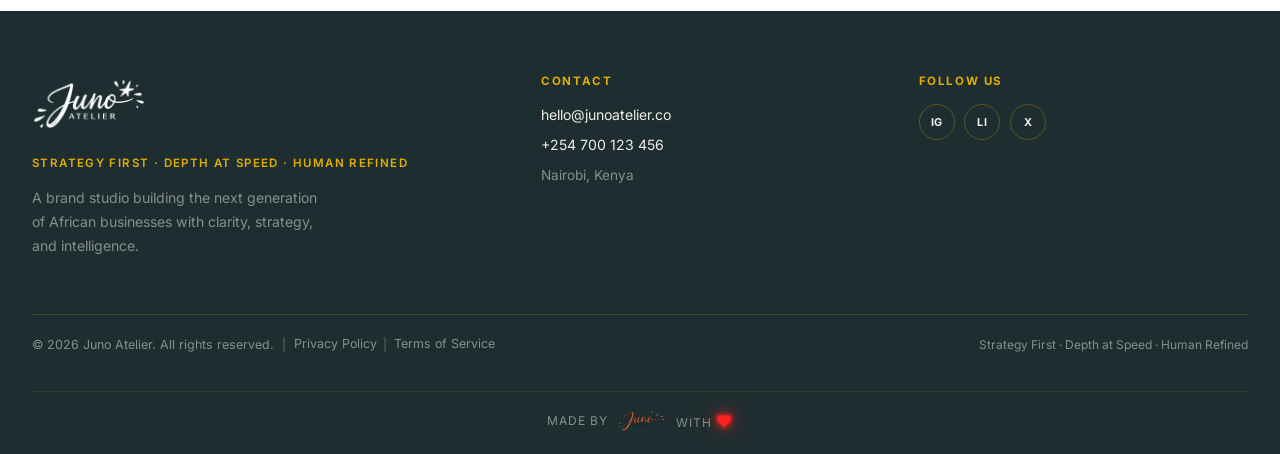
==== commit a8e39c71: "Initial commit" ====
--- a/index.html
+++ b/index.html
@@ -3,8 +3,8 @@
 <head>
   <meta charset="UTF-8" />
   <meta name="viewport" content="width=device-width, initial-scale=1.0" />
-  <meta name="description" content="Juno Atelier — Brand Systems for the Modern Business. AI-augmented studio based in Nairobi." />
-  <title>Juno Atelier · AI-Augmented Brand Studio · Nairobi</title>
+  <meta name="description" content="Juno Atelier — Strategic brand systems built for modern business velocity. Based in Nairobi, serving the world." />
+  <title>Juno Atelier · Strategic Brand Studio · Nairobi</title>
 
   <!-- ── Favicons ─────────────────────────────────────────────────────────── -->
   <link rel="icon"             type="image/svg+xml" href="assets/images/favicon.svg" />
@@ -19,10 +19,7 @@
     href="https://fonts.googleapis.com/css2?family=Inter:opsz,wght@14..32,400;14..32,500;14..32,600&family=Playfair+Display:ital,wght@0,500;0,700;1,500&display=swap"
   />
 
-  <!-- ── Stylesheets ───────────────────────────────────────────────────────
-       All paths are relative to index.html in the project root.
-       Folder structure: css/ lives alongside index.html.
-  ──────────────────────────────────────────────────────────────────────────── -->
+  <!-- ── Stylesheets ─────────────────────────────────────────────────────── -->
   <link rel="stylesheet" href="css/styles.css" />
   <link rel="stylesheet" href="css/navbar.css" />
   <link rel="stylesheet" href="css/sections.css" />
@@ -41,20 +38,14 @@
 </head>
 <body>
 
-  <!-- ═══════════════════════════════════════════════════════════════════════
-       HEADER / NAVBAR
-  ═══════════════════════════════════════════════════════════════════════════ -->
   <!-- ═══════════════════════════════════════════
        NAVBAR PLACEHOLDER
-       components.js fetches components/navbar.html
-       and injects it here automatically.
   ═══════════════════════════════════════════ -->
   <div id="navbar-placeholder"></div>
 
-
-  <!-- ═══════════════════════════════════════════════════════════════════════
+  <!-- ═══════════════════════════════════════════
        MAIN CONTENT
-  ═══════════════════════════════════════════════════════════════════════════ -->
+  ═══════════════════════════════════════════ -->
   <main>
 
     <!-- ── Hero ──────────────────────────────────────────────────────────── -->
@@ -67,7 +58,7 @@
 
   <picture class="hero-section__bg-picture" aria-hidden="true">
     <img
-      src="assets/images/sun drenched.svg"
+      src="assets/images/sun svg.svg"
       alt=""
       class="hero-section__bg-img"
       width="1920"
@@ -87,18 +78,18 @@
       <span class="hero-badge" role="text">Nairobi · Africa · Global</span>
 
       <h1 id="hero-heading" class="hero-heading">
-        Brand Systems for the
-        <em class="hero-heading__accent">Modern<br aria-hidden="true"> Business.</em>
+        Brand systems for the
+        <em class="hero-heading__accent">modern<br aria-hidden="true"> business</em>
       </h1>
 
       <p class="hero-body">
         We help modern businesses build brand systems that communicate clearly,
-        scale effortlessly, and evolve confidently through the strategic
-        integration of human creativity and AI.
+        scale effortlessly, and actively acquire customers through the strategic
+        integration of human creativity and high-velocity exploration.
       </p>
 
       <div class="hero-ctas">
-        <a href="#services" class="cta-btn"                               data-scroll-to="services">Explore Services</a>
+        <a href="#services" class="cta-btn" data-scroll-to="services">Explore Services</a>
         <a href="#process"  class="cta-btn cta-btn--outline cta-btn--outline-light" data-scroll-to="process">Our Process</a>
       </div>
 
@@ -132,7 +123,7 @@
               <path d="M12 8v4l3 3"/>
             </svg>
           </div>
-          <p class="value-label">AI Accelerated</p>
+          <p class="value-label">High-Velocity Exploration</p>
         </div>
 
         <div class="value-item">
@@ -176,12 +167,13 @@
         <p class="section-eyebrow">What We Do</p>
         <h2 id="services-heading" class="section-heading">Services</h2>
         <p class="section-subtext">
-          Three focused offerings each designed to give your brand the foundation, presence,
-          and intelligence it needs to thrive.
+          Six focused categories—plus growth partnerships—each designed to give your brand the foundation,
+          presence, and commercial impact it needs to thrive.
         </p>
 
         <div class="services-grid">
 
+          <!-- 1. Brand Identity -->
           <article class="service-card" aria-labelledby="svc-brand-heading">
             <div class="service-card__bar" aria-hidden="true"></div>
             <div class="service-card__icon service-card__icon--mustard" aria-hidden="true">
@@ -190,33 +182,75 @@
               </svg>
             </div>
             <h3 id="svc-brand-heading" class="service-card__title">Brand Identity</h3>
-            <p class="service-card__desc">Logo, colour system, typography — built to last and scale across every touchpoint.</p>
-            <!-- <p class="service-card__price">from KES 25,000</p> -->
-          </article>
-
+            <p class="service-card__desc">Complete visual systems—logo, color, typography, and guidelines—built to scale and communicate with clarity.</p>
+          </article>
+
+          <!-- 2. Print & Collateral (NEW) -->
+          <article class="service-card" aria-labelledby="svc-print-heading">
+            <div class="service-card__bar" aria-hidden="true"></div>
+            <div class="service-card__icon service-card__icon--terracotta" aria-hidden="true">
+              <svg xmlns="http://www.w3.org/2000/svg" width="24" height="24" fill="none" viewBox="0 0 24 24" stroke="currentColor" stroke-width="2">
+                <path d="M14 2H6a2 2 0 0 0-2 2v16a2 2 0 0 0 2 2h12a2 2 0 0 0 2-2V8z"/>
+                <polyline points="14 2 14 8 20 8"/>
+              </svg>
+            </div>
+            <h3 id="svc-print-heading" class="service-card__title">Print & Collateral</h3>
+            <p class="service-card__desc">Company profiles, annual reports, brochures, and stationery that build credibility and win trust.</p>
+          </article>
+
+          <!-- 3. Digital Presence -->
           <article class="service-card" aria-labelledby="svc-digital-heading">
             <div class="service-card__bar" aria-hidden="true"></div>
-            <div class="service-card__icon service-card__icon--terracotta" aria-hidden="true">
+            <div class="service-card__icon service-card__icon--teal" aria-hidden="true">
               <svg xmlns="http://www.w3.org/2000/svg" width="24" height="24" fill="none" viewBox="0 0 24 24" stroke="currentColor" stroke-width="2">
                 <rect x="2" y="3" width="20" height="14" rx="2"/>
                 <path d="M8 21h8M12 17v4"/>
               </svg>
             </div>
             <h3 id="svc-digital-heading" class="service-card__title">Digital Presence</h3>
-            <p class="service-card__desc">Websites and digital brand experiences that convert, engage, and reflect your brand.</p>
-            <!-- <p class="service-card__price">from KES 45,000</p> -->
-          </article>
-
+            <p class="service-card__desc">Websites, email templates, and social assets designed to convert, engage, and reflect your brand.</p>
+          </article>
+
+          <!-- 4. Marketing Services (NEW) -->
+          <article class="service-card" aria-labelledby="svc-marketing-heading">
+            <div class="service-card__bar" aria-hidden="true"></div>
+            <div class="service-card__icon service-card__icon--mustard" aria-hidden="true">
+              <svg xmlns="http://www.w3.org/2000/svg" width="24" height="24" fill="none" viewBox="0 0 24 24" stroke="currentColor" stroke-width="2">
+                <rect x="3" y="4" width="18" height="18" rx="2" ry="2"/>
+                <line x1="16" y1="2" x2="16" y2="6"/>
+                <line x1="8" y1="2" x2="8" y2="6"/>
+                <line x1="3" y1="10" x2="21" y2="10"/>
+              </svg>
+            </div>
+            <h3 id="svc-marketing-heading" class="service-card__title">Marketing Services</h3>
+            <p class="service-card__desc">Content calendars, SEO, and digital strategy to amplify your reach and drive measurable results.</p>
+          </article>
+
+          <!-- 5. Strategic Services -->
           <article class="service-card" aria-labelledby="svc-strategic-heading">
             <div class="service-card__bar" aria-hidden="true"></div>
-            <div class="service-card__icon service-card__icon--teal" aria-hidden="true">
+            <div class="service-card__icon service-card__icon--terracotta-soft" aria-hidden="true">
               <svg xmlns="http://www.w3.org/2000/svg" width="24" height="24" fill="none" viewBox="0 0 24 24" stroke="currentColor" stroke-width="2">
                 <path d="M21 16V8a2 2 0 0 0-1-1.73l-7-4a2 2 0 0 0-2 0l-7 4A2 2 0 0 0 3 8v8a2 2 0 0 0 1 1.73l7 4a2 2 0 0 0 2 0l7-4A2 2 0 0 0 21 16z"/>
               </svg>
             </div>
             <h3 id="svc-strategic-heading" class="service-card__title">Strategic Services</h3>
-            <p class="service-card__desc">Brand strategy, messaging architecture, and AI integration workshops for your team.</p>
-            <!-- <p class="service-card__price">from KES 35,000</p> -->
+            <p class="service-card__desc">Brand strategy, positioning, and growth workshops to bring clarity before execution begins.</p>
+          </article>
+
+          <!-- 6. Growth Partnerships (Business Development) -->
+          <article class="service-card" aria-labelledby="svc-bd-heading">
+            <div class="service-card__bar" aria-hidden="true"></div>
+            <div class="service-card__icon service-card__icon--teal-soft" aria-hidden="true">
+              <svg xmlns="http://www.w3.org/2000/svg" width="24" height="24" fill="none" viewBox="0 0 24 24" stroke="currentColor" stroke-width="2">
+                <path d="M21 16V8a2 2 0 0 0-1-1.73l-7-4a2 2 0 0 0-2 0l-7 4A2 2 0 0 0 3 8v8a2 2 0 0 0 1 1.73l7 4a2 2 0 0 0 2 0l7-4A2 2 0 0 0 21 16z"/>
+                <circle cx="12" cy="12" r="2"/>
+                <path d="M12 22v-4M12 6V2"/>
+              </svg>
+            </div>
+            <h3 id="svc-bd-heading" class="service-card__title">Growth Partnerships</h3>
+            <p class="service-card__desc">Lead generation, sales enablement, and performance-aligned models—we only win when you do.</p>
+            <span class="service-card__badge">New</span>
           </article>
 
         </div><!-- /.services-grid -->
@@ -228,9 +262,9 @@
     <section id="process" class="process-section" aria-labelledby="process-heading">
       <div class="container">
         <p class="section-eyebrow">How We Work</p>
-        <h2 id="process-heading" class="section-heading">Our 5&#8209;Stage Engagement</h2>
+        <h2 id="process-heading" class="section-heading">Our 5‑Stage Engagement</h2>
         <p class="section-subtext">
-          A structured, iterative methodology that keeps you informed and in control at every phase.
+          A structured methodology that combines expansive exploration with rigorous human refinement—so you never wonder what you might have missed.
         </p>
 
         <div class="process-grid" role="list">
@@ -252,7 +286,7 @@
           </div>
           <div class="step-card" role="listitem">
             <p class="step-card__num">05</p>
-            <p class="step-card__text">Handoff</p>
+            <p class="step-card__text">Handoff & Beyond</p>
           </div>
         </div>
       </div>
@@ -266,21 +300,21 @@
         <div class="about-text">
           <p class="section-eyebrow section-eyebrow--left">Our Story</p>
           <h2 id="about-heading" class="section-heading section-heading--left">
-           Human&#8209;Led Technology-Enhanced Studio
+           Built for How Business Works Now
           </h2>
           <p class="about-body">
-            We combine human insight and intelligent systems to build brands that evolve.
+            Traditional agencies move too slowly. Freelancers lack strategic depth. Juno Atelier was built for the space between a founder-led studio that combines expansive exploration with rigorous human refinement. The result: brand systems that don't just look right, but work harder to acquire customers.
+
+You work directly with the founder. No layers. No miscommunication. Just clarity, craft, and a partner invested in your growth.
           </p>
           <p class="about-body">
             <strong class="about-location">📍 Nairobi, Kenya</strong> — serving clients worldwide.
           </p>
           <div class="about-tags">
-            <span class="about-tag">Human&#8209; Led ,</span>
-            <span class="about-tag">Tech&#8209;Enhanced</span>
-            <span class="about-tag">Strategy&#8209;First</span>
-          </div>
-          <!-- FIXED: replaced style="margin-top:1.75rem" with CSS class .about-cta-wrap
-               defined in Section 10 of styles.css                                      -->
+            <span class="about-tag">Strategy-Led</span>
+            <span class="about-tag">Expansive Exploration</span>
+            <span class="about-tag">Refined by Expertise</span>
+          </div>
           <div class="about-cta-wrap">
             <a href="about.html" class="cta-btn cta-btn--outline">Learn Our Full Story</a>
           </div>
@@ -294,30 +328,17 @@
       </div>
     </section><!-- /#about -->
 
-
-    <!-- ── My Work ────────────────────────────────────────────────────────── -->
-    <!-- <section id="work" class="process-section" aria-labelledby="work-heading">
-      <div class="container">
-        <p class="section-eyebrow">Portfolio</p>
-        <h2 id="work-heading" class="section-heading">My Work</h2>
-        <p class="section-subtext">
-          Selected brand projects — coming soon. Follow us on Instagram for a preview.
-        </p>
-      </div>
-    </section> -->
-
   </main><!-- /main -->
 
 
-  <!-- ═══════════════════════════════════════════════════════════════════════
-       FOOTER
-  ═══════════════════════════════════════════════════════════════════════════ -->
- <div id="footer-placeholder"></div>
+  <!-- ═══════════════════════════════════════════
+       FOOTER PLACEHOLDER
+  ═══════════════════════════════════════════ -->
+  <div id="footer-placeholder"></div>
 
   <script src="js/component.js"></script>
   <script src="js/hero-enhancements.js" defer></script>
   <script type="module" src="js/main.js"></script>
 
-
 </body>
 </html>
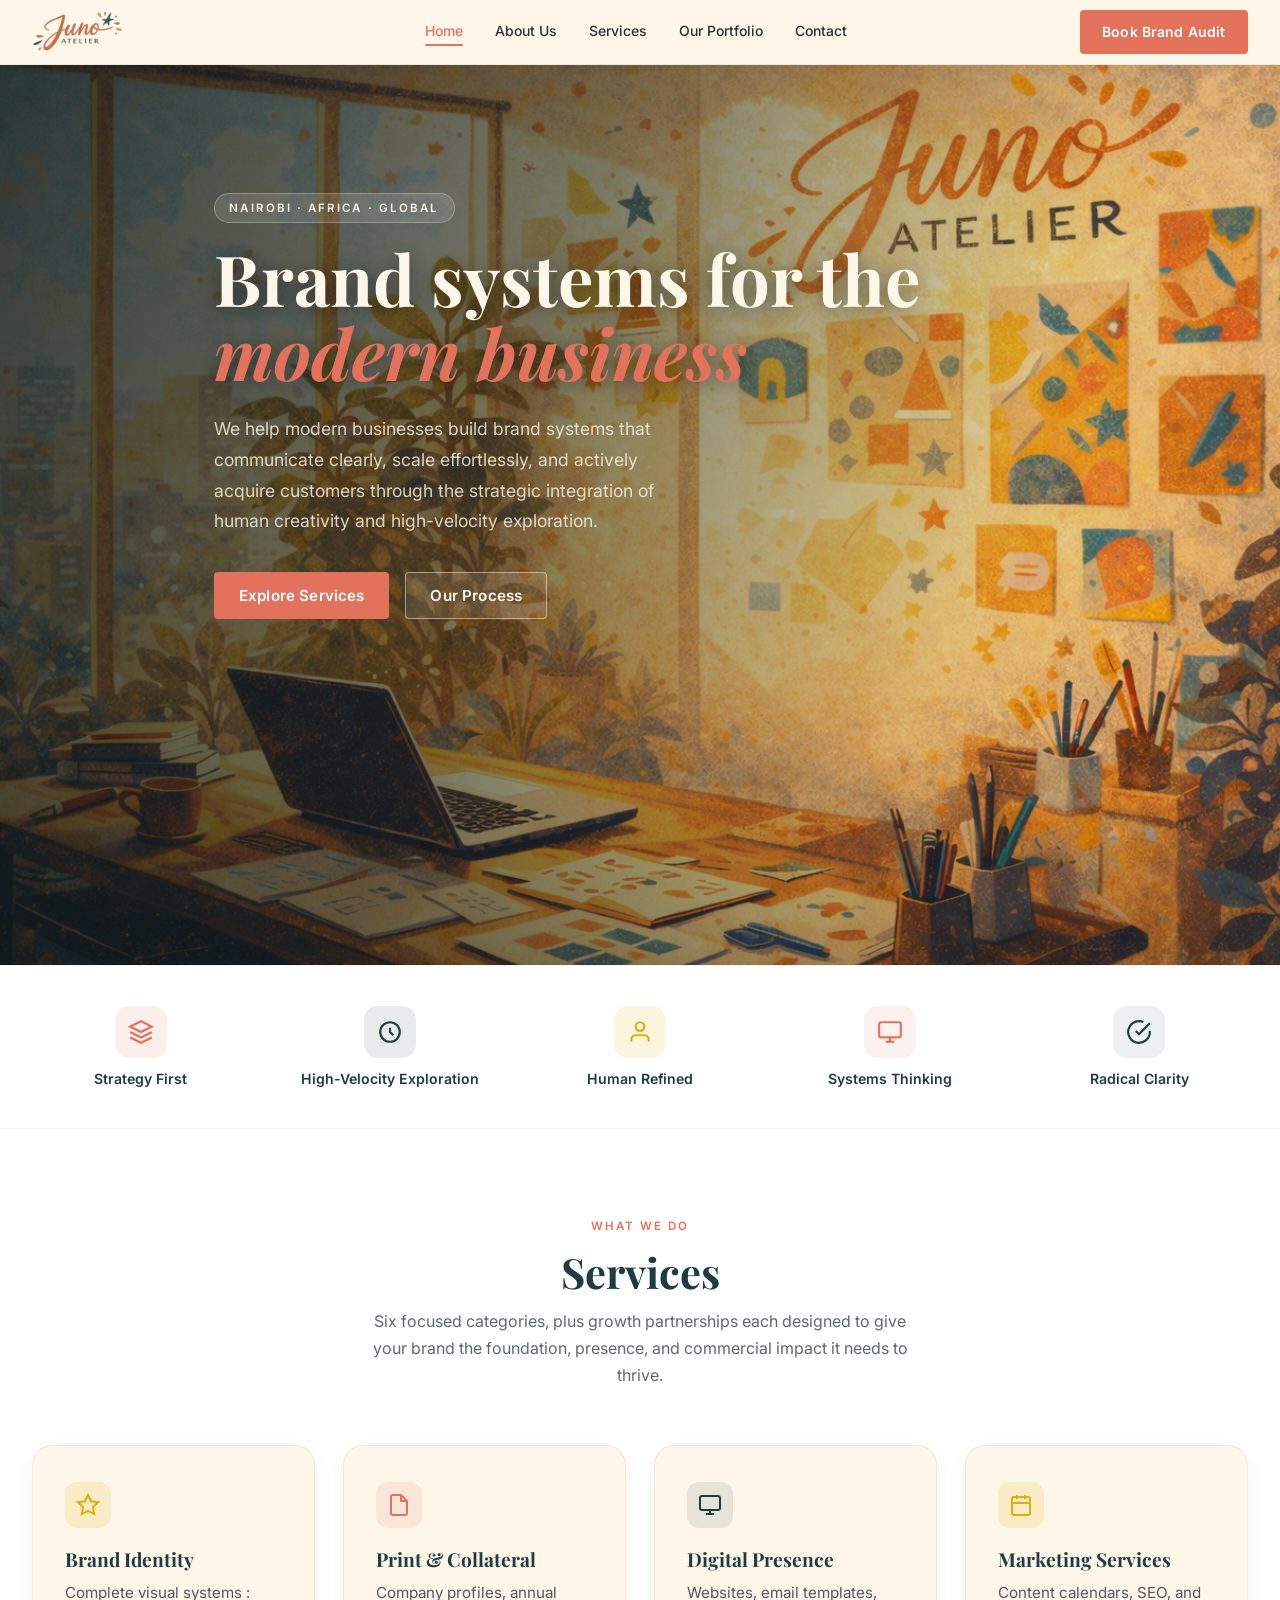
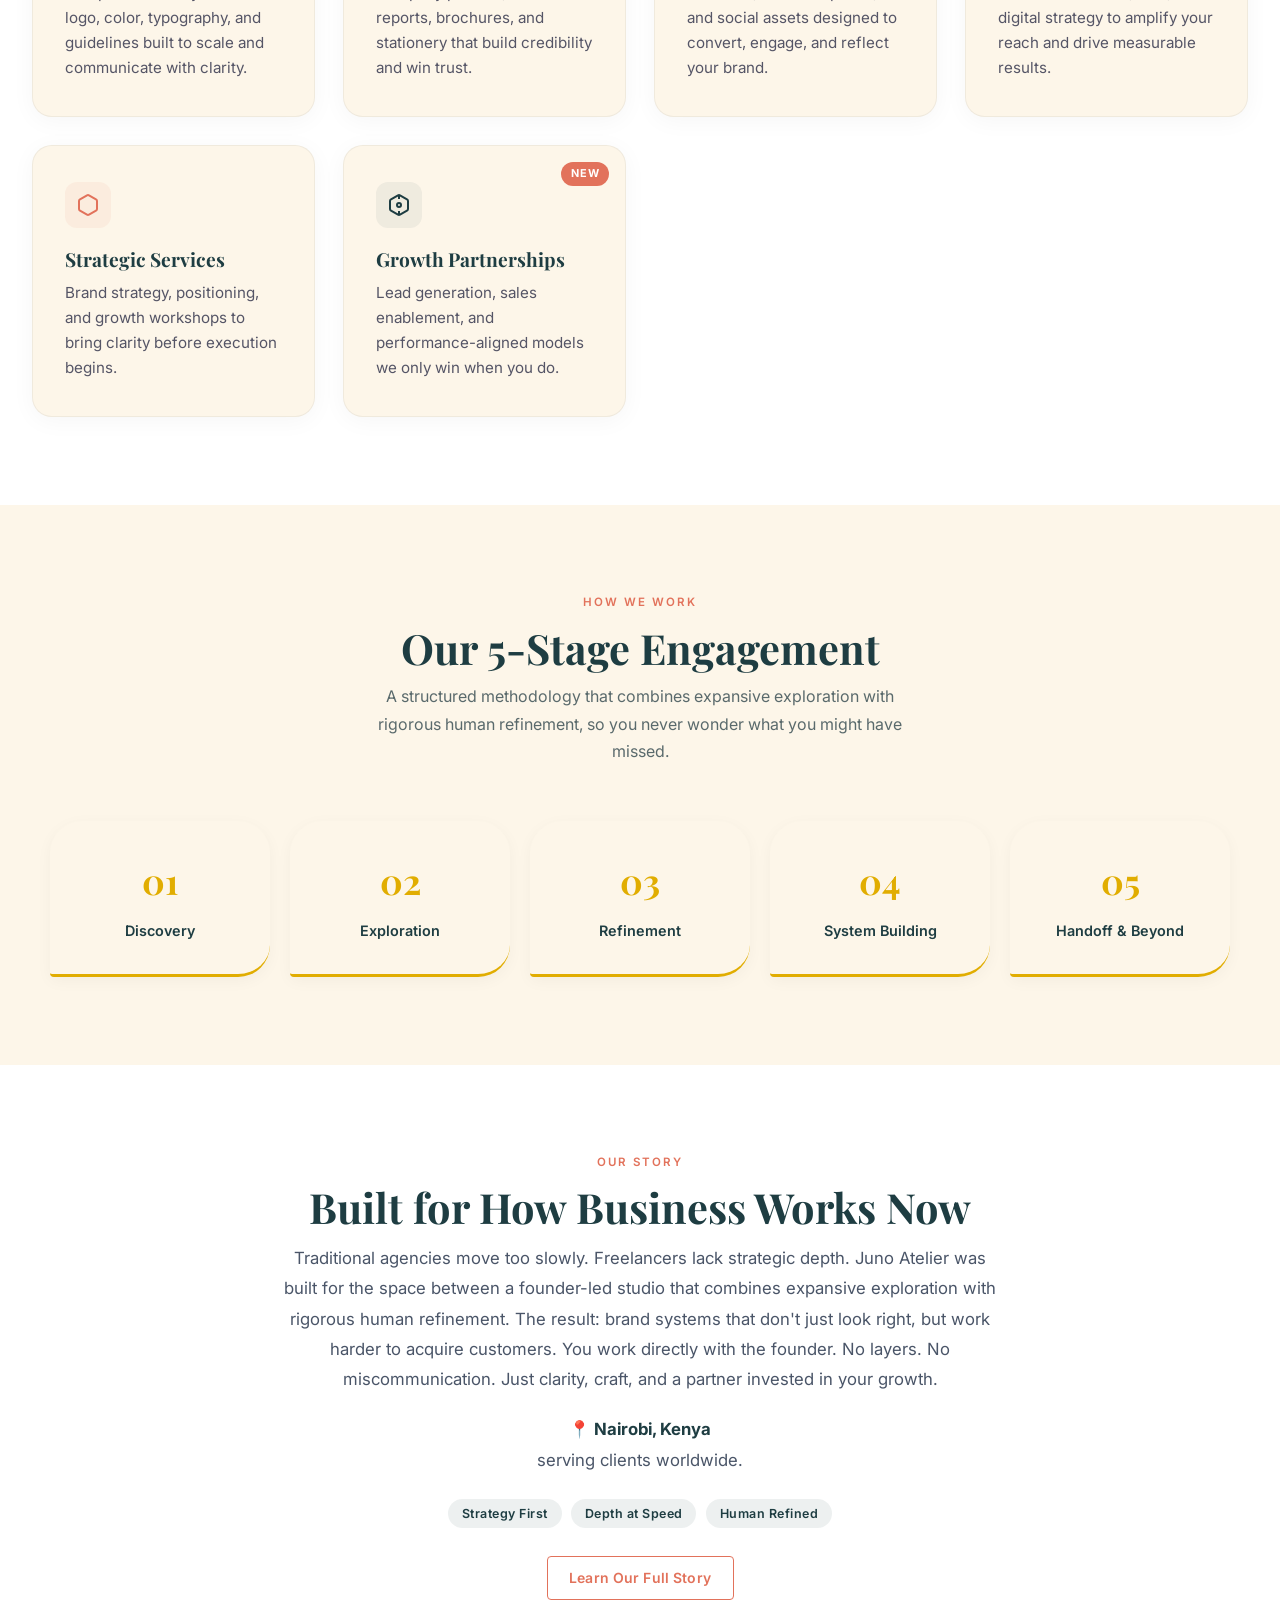
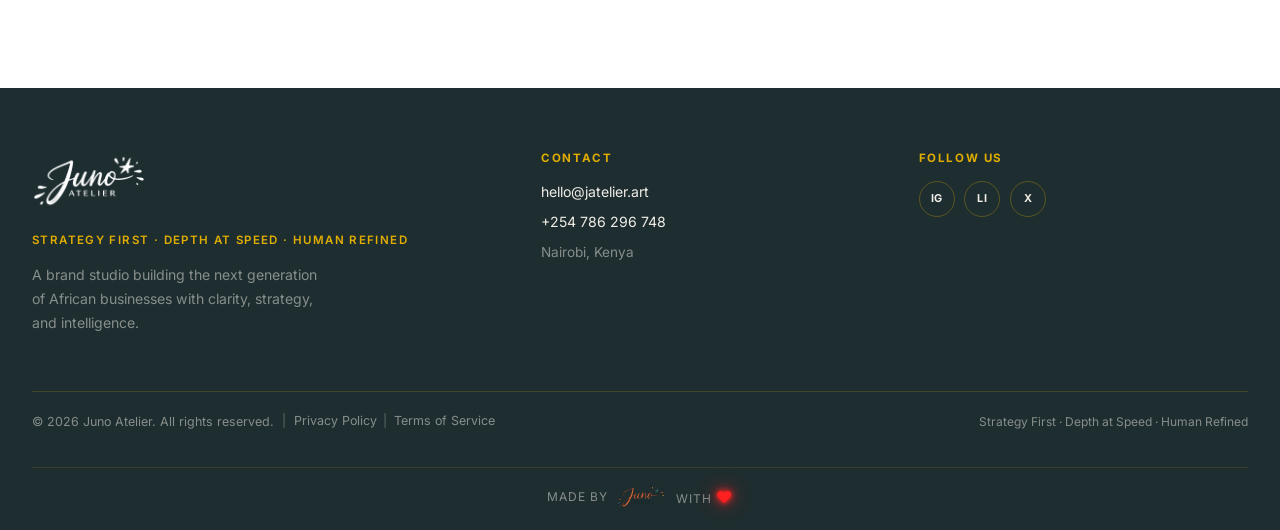
==== commit 2af4d286: "Update contact page, hero section, FAQ accordion, footer and EmailJS integration" ====
--- a/index.html
+++ b/index.html
@@ -167,7 +167,7 @@
         <p class="section-eyebrow">What We Do</p>
         <h2 id="services-heading" class="section-heading">Services</h2>
         <p class="section-subtext">
-          Six focused categories—plus growth partnerships—each designed to give your brand the foundation,
+          Six focused categories, plus growth partnerships each designed to give your brand the foundation,
           presence, and commercial impact it needs to thrive.
         </p>
 
@@ -182,7 +182,7 @@
               </svg>
             </div>
             <h3 id="svc-brand-heading" class="service-card__title">Brand Identity</h3>
-            <p class="service-card__desc">Complete visual systems—logo, color, typography, and guidelines—built to scale and communicate with clarity.</p>
+            <p class="service-card__desc">Complete visual systems : logo, color, typography, and guidelines built to scale and communicate with clarity.</p>
           </article>
 
           <!-- 2. Print & Collateral (NEW) -->
@@ -249,7 +249,7 @@
               </svg>
             </div>
             <h3 id="svc-bd-heading" class="service-card__title">Growth Partnerships</h3>
-            <p class="service-card__desc">Lead generation, sales enablement, and performance-aligned models—we only win when you do.</p>
+            <p class="service-card__desc">Lead generation, sales enablement, and performance-aligned models we only win when you do.</p>
             <span class="service-card__badge">New</span>
           </article>
 
@@ -264,7 +264,7 @@
         <p class="section-eyebrow">How We Work</p>
         <h2 id="process-heading" class="section-heading">Our 5‑Stage Engagement</h2>
         <p class="section-subtext">
-          A structured methodology that combines expansive exploration with rigorous human refinement—so you never wonder what you might have missed.
+          A structured methodology that combines expansive exploration with rigorous human refinement, so you never wonder what you might have missed.
         </p>
 
         <div class="process-grid" role="list">
@@ -308,21 +308,16 @@
 You work directly with the founder. No layers. No miscommunication. Just clarity, craft, and a partner invested in your growth.
           </p>
           <p class="about-body">
-            <strong class="about-location">📍 Nairobi, Kenya</strong> — serving clients worldwide.
+            <strong class="about-location">📍 Nairobi, Kenya</strong> serving clients worldwide.
           </p>
           <div class="about-tags">
-            <span class="about-tag">Strategy-Led</span>
-            <span class="about-tag">Expansive Exploration</span>
-            <span class="about-tag">Refined by Expertise</span>
+            <span class="about-tag">Strategy First</span>
+            <span class="about-tag">Depth at Speed</span>
+            <span class="about-tag">Human Refined</span>
           </div>
           <div class="about-cta-wrap">
             <a href="about.html" class="cta-btn cta-btn--outline">Learn Our Full Story</a>
           </div>
-        </div>
-
-        <div class="founder-portrait" role="img" aria-label="Founder portrait placeholder">
-          <div class="founder-portrait__icon" aria-hidden="true">👤</div>
-          <span class="founder-portrait__label">Founder Portrait</span>
         </div>
 
       </div>
@@ -337,7 +332,6 @@
   <div id="footer-placeholder"></div>
 
   <script src="js/component.js"></script>
-  <script src="js/hero-enhancements.js" defer></script>
   <script type="module" src="js/main.js"></script>
 
 </body>
--- a/css/sections.css
+++ b/css/sections.css
@@ -1,25 +1,36 @@
 /* ─────────────────────────────────────────────────────────────────────────────
    sections.css — Section layouts and component styles
    Juno Atelier · Vanilla HTML/CSS/JS Conversion
-   
+
    NOTE: All footer styles have been removed from this file.
    Footer styling is defined exclusively in styles.css (Section 16–21)
    to prevent CSS specificity conflicts and the phantom divider line bug.
+
+   CHANGE LOG:
+   About Section Update — Centred Layout (index.html only)
+   · .about-inner switched from two-column row to single centred column.
+   · .section-eyebrow--left and .section-heading--left overridden inside
+     .about-text so only this section is affected.
+   · .about-tags and .about-cta-wrap centred via justify-content.
+   · .about-body text-align set to center.
+   · .founder-portrait is NOT hidden here — it is removed from index.html
+     via HTML deletion only so the about page portrait is unaffected.
 ───────────────────────────────────────────────────────────────────────────── */
+
 
 /* ══════════════════════════════════════════════════════════════════
    HERO
 ══════════════════════════════════════════════════════════════════ */
 .hero-section {
-  padding: 5rem 0 4rem;
-  margin-top: 0;           /* FIX: prevent gap between navbar and hero */
-  position: relative;
-  overflow: hidden;
+  padding:    5rem 0 4rem;
+  margin-top: 0;
+  position:   relative;
+  overflow:   hidden;
 }
 
 .hero-gradient {
-  position: absolute;
-  inset: 0;
+  position:       absolute;
+  inset:          0;
   pointer-events: none;
   background: radial-gradient(
     ellipse 80% 50% at 70% 50%,
@@ -29,98 +40,84 @@
 }
 
 .hero-inner {
-  display: flex;
+  display:   flex;
   align-items: center;
-  gap: 3.5rem;
+  gap:       3.5rem;
   flex-wrap: wrap;
 }
 
-/* Text column */
 .hero-text {
   flex: 1 1 42%;
 }
 
 .hero-badge {
-  display: inline-block;
-  font-size: 0.72rem;
+  display:       inline-block;
+  font-size:     0.72rem;
   letter-spacing: 0.18em;
   text-transform: uppercase;
-  color: var(--color-terracotta);
-  font-weight: 600;
+  color:         var(--color-terracotta);
+  font-weight:   600;
   margin-bottom: 1.2rem;
-  background: rgba(226, 114, 91, 0.1);
-  padding: 0.3rem 0.9rem;
+  background:    rgba(226, 114, 91, 0.1);
+  padding:       0.3rem 0.9rem;
   border-radius: var(--radius-pill);
-  border: 1px solid rgba(226, 114, 91, 0.25);
+  border:        1px solid rgba(226, 114, 91, 0.25);
 }
 
 .hero-heading {
-  font-family: var(--font-display);
-  font-size: clamp(2.4rem, 5vw, 3.8rem);
-  color: var(--color-teal);
-  line-height: 1.15;
+  font-family:   var(--font-display);
+  font-size:     clamp(2.4rem, 5vw, 3.8rem);
+  color:         var(--color-teal);
+  line-height:   1.15;
   margin-bottom: 1.5rem;
 }
 
 .hero-heading__accent {
-  color: var(--color-terracotta);
+  color:      var(--color-terracotta);
   font-style: italic;
 }
 
 .hero-body {
-  font-size: 1.1rem;
-  color: var(--color-text-secondary);
+  font-size:     1.1rem;
+  color:         var(--color-text-secondary);
   margin-bottom: 2.2rem;
-  max-width: 480px;
-  line-height: 1.75;
+  max-width:     480px;
+  line-height:   1.75;
 }
 
 .hero-ctas {
-  display: flex;
-  gap: 1rem;
+  display:   flex;
+  gap:       1rem;
   flex-wrap: wrap;
 }
 
 .hero-ctas .cta-btn {
   font-size: 0.95rem;
-  padding: 0.65rem 1.5rem;
-}
-
-/* ── Visual column ───────────────────────────────────────────────────────────
-   FIX: Removed placeholder styles:
-   · background gradient (was linear-gradient beige fill)
-   · border: 2px dashed var(--color-mustard)
-   · padding: 2rem (pushed content inward unnecessarily)
-   · display:flex / align-items / justify-content (was centering placeholder text)
-   · .hero-visual__bubble--top / --bottom (decorative circles for placeholder only)
-   · .hero-visual__title and .hero-visual__label (placeholder text, now hidden)
-   Added:
-   · .hero-visual__img — fills the column with object-fit: cover
-────────────────────────────────────────────────────────────────────────────── */
+  padding:   0.65rem 1.5rem;
+}
+
 .hero-visual {
-  flex: 1 1 44%;
-  min-height: 360px;
+  flex:          1 1 44%;
+  min-height:    360px;
   border-radius: var(--radius-xl);
-  background: transparent;
-  border: none;
-  box-shadow: none;
-  padding: 0;
-  position: relative;
-  overflow: hidden;
-}
-
-/* Hero image fills the column */
+  background:    transparent;
+  border:        none;
+  box-shadow:    none;
+  padding:       0;
+  position:      relative;
+  overflow:      hidden;
+}
+
 .hero-visual__img {
-  display: block;
-  width: 100%;
-  height: 100%;
-  min-height: 360px;
-  object-fit: cover;
+  display:         block;
+  width:           100%;
+  height:          100%;
+  min-height:      360px;
+  object-fit:      cover;
   object-position: center top;
-  border-radius: var(--radius-xl);
-}
-
-/* Placeholder-only elements — hidden now that a real image is used */
+  border-radius:   var(--radius-xl);
+}
+
 .hero-visual__bubble,
 .hero-visual__title,
 .hero-visual__label {
@@ -132,34 +129,34 @@
    VALUES STRIP
 ══════════════════════════════════════════════════════════════════ */
 .values-strip {
-  background: var(--color-white);
-  padding: 2.5rem 0;
-  border-top: 1px solid rgba(0, 0, 0, 0.05);
+  background:    var(--color-white);
+  padding:       2.5rem 0;
+  border-top:    1px solid rgba(0, 0, 0, 0.05);
   border-bottom: 1px solid rgba(0, 0, 0, 0.05);
 }
 
 .values-grid {
-  display: grid;
+  display:               grid;
   grid-template-columns: repeat(auto-fit, minmax(150px, 1fr));
-  gap: 2rem;
-  text-align: center;
+  gap:                   2rem;
+  text-align:            center;
 }
 
 .value-item {
-  display: flex;
+  display:        flex;
   flex-direction: column;
-  align-items: center;
-  gap: 0.75rem;
+  align-items:    center;
+  gap:            0.75rem;
 }
 
 .value-icon {
-  width: 52px;
-  height: 52px;
-  border-radius: 14px;
-  display: flex;
-  align-items: center;
+  width:           52px;
+  height:          52px;
+  border-radius:   14px;
+  display:         flex;
+  align-items:     center;
   justify-content: center;
-  flex-shrink: 0;
+  flex-shrink:     0;
 }
 
 .value-icon--terracotta      { background: rgba(226, 114, 91, 0.12); color: var(--color-terracotta); }
@@ -170,8 +167,8 @@
 
 .value-label {
   font-weight: 600;
-  font-size: 0.88rem;
-  color: var(--color-teal);
+  font-size:   0.88rem;
+  color:       var(--color-teal);
   line-height: 1.3;
 }
 
@@ -180,42 +177,42 @@
    SERVICES
 ══════════════════════════════════════════════════════════════════ */
 .services-section {
-  padding: var(--section-pad) 0;
+  padding:    var(--section-pad) 0;
   background: var(--color-white);
 }
 
 .services-grid {
-  display: grid;
+  display:               grid;
   grid-template-columns: repeat(auto-fit, minmax(270px, 1fr));
-  gap: 1.75rem;
+  gap:                   1.75rem;
 }
 
 .service-card {
-  background: var(--color-cream);
-  padding: 2.25rem 2rem;
+  background:    var(--color-cream);
+  padding:       2.25rem 2rem;
   border-radius: var(--radius-lg);
-  box-shadow: 0 4px 24px rgba(0, 0, 0, 0.04);
-  border: 1px solid rgba(0, 0, 0, 0.05);
-  position: relative;
-  overflow: hidden;
-  transform: translateY(0);
+  box-shadow:    0 4px 24px rgba(0, 0, 0, 0.04);
+  border:        1px solid rgba(0, 0, 0, 0.05);
+  position:      relative;
+  overflow:      hidden;
+  transform:     translateY(0);
   transition:
-    transform var(--transition-mid),
+    transform  var(--transition-mid),
     box-shadow var(--transition-mid);
 }
 
 .service-card:hover {
-  transform: translateY(-6px);
+  transform:  translateY(-6px);
   box-shadow: 0 16px 40px rgba(0, 0, 0, 0.08);
 }
 
 .service-card__bar {
-  position: absolute;
-  bottom: 0;
-  left: 0;
-  height: 3px;
+  position:   absolute;
+  bottom:     0;
+  left:       0;
+  height:     3px;
   background: var(--color-terracotta);
-  width: 0%;
+  width:      0%;
   transition: width var(--transition-mid);
 }
 
@@ -224,11 +221,11 @@
 }
 
 .service-card__icon {
-  width: 46px;
-  height: 46px;
+  width:         46px;
+  height:        46px;
   border-radius: 12px;
-  display: flex;
-  align-items: center;
+  display:       flex;
+  align-items:   center;
   justify-content: center;
   margin-bottom: 1.25rem;
 }
@@ -237,24 +234,43 @@
 .service-card__icon--terracotta { background: rgba(226, 114, 91, 0.12); color: var(--color-terracotta); }
 .service-card__icon--teal       { background: rgba(30,  61,  66, 0.10); color: var(--color-teal);       }
 
+/* Icon variants for soft colours used in service cards */
+.service-card__icon--terracotta-soft { background: rgba(226, 114, 91, 0.08); color: var(--color-terracotta); }
+.service-card__icon--teal-soft       { background: rgba(30,  61,  66, 0.06); color: var(--color-teal);       }
+
 .service-card__title {
-  font-family: var(--font-display);
-  font-size: 1.2rem;
-  color: var(--color-teal);
+  font-family:   var(--font-display);
+  font-size:     1.2rem;
+  color:         var(--color-teal);
   margin-bottom: 0.6rem;
 }
 
 .service-card__desc {
-  font-size: 0.95rem;
-  color: #556;
+  font-size:   0.95rem;
+  color:       #556;
   line-height: 1.65;
 }
 
 .service-card__price {
-  color: var(--color-terracotta);
+  color:      var(--color-terracotta);
   font-weight: 700;
   margin-top: 1.5rem;
-  font-size: 1rem;
+  font-size:  1rem;
+}
+
+/* "New" badge on service cards */
+.service-card__badge {
+  position:      absolute;
+  top:           1rem;
+  right:         1rem;
+  background:    var(--color-terracotta);
+  color:         var(--color-white);
+  font-size:     0.68rem;
+  font-weight:   700;
+  letter-spacing: 0.08em;
+  text-transform: uppercase;
+  padding:       0.2rem 0.6rem;
+  border-radius: var(--radius-pill);
 }
 
 
@@ -262,131 +278,151 @@
    PROCESS
 ══════════════════════════════════════════════════════════════════ */
 .process-section {
-  padding: var(--section-pad) 0;
+  padding:    var(--section-pad) 0;
   background: var(--color-cream);
 }
 
 .process-grid {
-  display: flex;
-  flex-wrap: wrap;
+  display:         flex;
+  flex-wrap:       wrap;
   justify-content: center;
-  gap: 1.25rem;
+  gap:             1.25rem;
 }
 
 .step-card {
-  flex: 1 1 160px;
-  max-width: 220px;
-  background: var(--color-cream);
-  padding: 2rem 1.25rem;
+  flex:          1 1 160px;
+  max-width:     220px;
+  background:    var(--color-cream);
+  padding:       2rem 1.25rem;
   border-radius: 2rem 2rem 2rem 0.25rem;
-  text-align: center;
-  box-shadow: 0 4px 16px rgba(0, 0, 0, 0.04);
+  text-align:    center;
+  box-shadow:    0 4px 16px rgba(0, 0, 0, 0.04);
   border-bottom: 3px solid var(--color-mustard);
-  transform: translateY(0);
-  transition: transform 0.2s ease, box-shadow 0.2s ease;
-  cursor: default;
+  transform:     translateY(0);
+  transition:    transform 0.2s ease, box-shadow 0.2s ease;
+  cursor:        default;
 }
 
 .step-card:hover {
-  transform: translateY(-4px);
+  transform:  translateY(-4px);
   box-shadow: 0 12px 30px rgba(0, 0, 0, 0.08);
 }
 
 .step-card__num {
-  font-family: var(--font-display);
-  font-size: 2.2rem;
-  font-weight: 700;
-  color: var(--color-mustard);
+  font-family:   var(--font-display);
+  font-size:     2.2rem;
+  font-weight:   700;
+  color:         var(--color-mustard);
   margin-bottom: 0.6rem;
 }
 
 .step-card__text {
   font-weight: 600;
-  font-size: 0.9rem;
-  color: var(--color-teal);
+  font-size:   0.9rem;
+  color:       var(--color-teal);
 }
 
 
 /* ══════════════════════════════════════════════════════════════════
    ABOUT
+   ──────────────────────────────────────────────────────────────────
+   Centred single-column layout for index.html.
+   The founder portrait element is removed from index.html via HTML
+   only — these CSS rules keep it fully intact for about.html.
 ══════════════════════════════════════════════════════════════════ */
 .about-section {
-  padding: var(--section-pad) 0;
+  padding:    var(--section-pad) 0;
   background: var(--color-white);
 }
 
+/* ── Single centred column (index.html has no portrait so this
+   renders as a clean centred text block automatically) ─────────── */
 .about-inner {
-  display: flex;
-  gap: 4rem;
-  align-items: center;
-  flex-wrap: wrap;
-}
-
+  display:         flex;
+  flex-direction:  column;
+  align-items:     center;
+  text-align:      center;
+  gap:             2rem;
+}
+
+/* ── Text block — constrained for readability ─────────────────── */
 .about-text {
-  flex: 2 1 300px;
-}
-
+  max-width: 720px;
+  width:     100%;
+}
+
+/* ── Override left-align modifiers inside about section only ───── */
+.about-text .section-eyebrow--left {
+  text-align: center;
+}
+
+.about-text .section-heading--left {
+  text-align: center;
+}
+
+/* ── Body paragraphs ─────────────────────────────────────────── */
 .about-body {
-  font-size: 1.05rem;
-  color: #4a5568;
-  line-height: 1.8;
+  text-align:    center;
+  font-size:     1.05rem;
+  color:         #4a5568;
+  line-height:   1.8;
   margin-bottom: 1.25rem;
 }
 
+/* ── Location line ───────────────────────────────────────────── */
 .about-location {
-  color: var(--color-teal);
-}
-
+  display:    block;
+  text-align: center;
+  color:      var(--color-teal);
+}
+
+/* ── Tags row ────────────────────────────────────────────────── */
 .about-tags {
-  display: flex;
-  flex-wrap: wrap;
-  gap: 0.6rem;
-  margin-top: 1.5rem;
+  display:         flex;
+  flex-wrap:       wrap;
+  justify-content: center;
+  gap:             0.6rem;
+  margin-top:      1.5rem;
 }
 
 .about-tag {
-  background: rgba(30, 61, 66, 0.08);
-  color: var(--color-teal);
-  font-size: 0.78rem;
-  font-weight: 600;
-  padding: 0.3rem 0.85rem;
-  border-radius: var(--radius-pill);
+  background:     rgba(30, 61, 66, 0.08);
+  color:          var(--color-teal);
+  font-size:      0.78rem;
+  font-weight:    600;
+  padding:        0.3rem 0.85rem;
+  border-radius:  var(--radius-pill);
   letter-spacing: 0.04em;
 }
 
-/* ── Founder portrait ────────────────────────────────────────────────────────
-   FIX: Removed placeholder styles:
-   · background gradient (beige fill)
-   · border: 2px solid var(--color-mustard)
-   · display:flex / align-items / justify-content / padding-bottom
-     (was centering the 👤 emoji placeholder)
-   · .founder-portrait__icon (the 👤 emoji element, now hidden)
-   · .founder-portrait__label ("Founder Portrait" pill, now hidden)
-   Added:
-   · .founder-portrait__img — fills the portrait column with object-fit: cover
-────────────────────────────────────────────────────────────────────────────── */
+/* ── CTA button row ──────────────────────────────────────────── */
+.about-cta-wrap {
+  display:         flex;
+  justify-content: center;
+  margin-top:      1.75rem;
+}
+
+/* ── Founder portrait — kept intact for about.html ───────────── */
 .founder-portrait {
-  flex: 1 1 260px;
+  flex:          1 1 260px;
   border-radius: 2rem;
-  min-height: 320px;
-  border: none;
-  background: transparent;
-  position: relative;
-  overflow: hidden;
-}
-
-/* Founder portrait image fills the column */
+  min-height:    320px;
+  border:        none;
+  background:    transparent;
+  position:      relative;
+  overflow:      hidden;
+}
+
 .founder-portrait__img {
-  display: block;
-  width: 100%;
-  height: 100%;
-  min-height: 320px;
-  object-fit: cover;
+  display:         block;
+  width:           100%;
+  height:          100%;
+  min-height:      320px;
+  object-fit:      cover;
   object-position: center top;
-  border-radius: 2rem;
-}
-
-/* Placeholder-only elements — hidden now that a real image is used */
+  border-radius:   2rem;
+}
+
 .founder-portrait__icon,
 .founder-portrait__label {
   display: none;
@@ -401,23 +437,23 @@
 }
 
 .legal-disclaimer-card {
-  background: rgba(226, 114, 91, 0.08);
-  border-left: 4px solid var(--color-terracotta);
+  background:    rgba(226, 114, 91, 0.08);
+  border-left:   4px solid var(--color-terracotta);
   border-radius: var(--radius-md);
-  padding: 1.5rem 2rem;
-  max-width: 900px;
-  margin: 0 auto;
+  padding:       1.5rem 2rem;
+  max-width:     900px;
+  margin:        0 auto;
 }
 
 .legal-disclaimer-text {
-  font-size: 0.95rem;
-  color: var(--color-text-primary);
+  font-size:   0.95rem;
+  color:       var(--color-text-primary);
   line-height: 1.7;
-  margin: 0;
+  margin:      0;
 }
 
 .legal-disclaimer-text strong {
-  color: var(--color-terracotta);
+  color:       var(--color-terracotta);
   font-weight: 600;
 }
 
@@ -427,7 +463,7 @@
 
 .legal-content-wrapper {
   max-width: 900px;
-  margin: 0 auto;
+  margin:    0 auto;
 }
 
 .legal-section {
@@ -435,30 +471,30 @@
 }
 
 .legal-section-heading {
-  font-family: var(--font-display);
-  font-size: 1.6rem;
-  color: var(--color-teal);
+  font-family:   var(--font-display);
+  font-size:     1.6rem;
+  color:         var(--color-teal);
   margin-bottom: 1.5rem;
   padding-bottom: 0.5rem;
   border-bottom: 2px solid rgba(226, 114, 91, 0.2);
 }
 
 .legal-section-text {
-  font-size: 1rem;
-  color: var(--color-text-secondary);
-  line-height: 1.8;
+  font-size:     1rem;
+  color:         var(--color-text-secondary);
+  line-height:   1.8;
   margin-bottom: 1.25rem;
 }
 
 .legal-list {
-  margin: 1.25rem 0 1.5rem 2rem;
+  margin:     1.25rem 0 1.5rem 2rem;
   list-style-type: disc;
 }
 
 .legal-list li {
-  font-size: 1rem;
-  color: var(--color-text-secondary);
-  line-height: 1.7;
+  font-size:     1rem;
+  color:         var(--color-text-secondary);
+  line-height:   1.7;
   margin-bottom: 0.6rem;
 }
 
@@ -467,21 +503,21 @@
 }
 
 .legal-address {
-  font-style: normal;
-  background: var(--color-cream);
-  padding: 1.5rem 2rem;
+  font-style:    normal;
+  background:    var(--color-cream);
+  padding:       1.5rem 2rem;
   border-radius: var(--radius-md);
-  border: 1px solid rgba(0, 0, 0, 0.05);
-  margin: 1.5rem 0;
-  line-height: 1.8;
-  font-size: 1rem;
+  border:        1px solid rgba(0, 0, 0, 0.05);
+  margin:        1.5rem 0;
+  line-height:   1.8;
+  font-size:     1rem;
 }
 
 .legal-link {
-  color: var(--color-terracotta);
-  text-decoration: underline;
+  color:               var(--color-terracotta);
+  text-decoration:     underline;
   text-decoration-color: rgba(226, 114, 91, 0.3);
-  transition: text-decoration-color var(--transition-fast);
+  transition:          text-decoration-color var(--transition-fast);
 }
 
 .legal-link:hover {
@@ -493,52 +529,52 @@
 }
 
 .legal-cta-card {
-  background: linear-gradient(135deg, var(--color-teal) 0%, #153035 100%);
-  color: var(--color-cream);
-  padding: 3.5rem 2.5rem;
+  background:    linear-gradient(135deg, var(--color-teal) 0%, #153035 100%);
+  color:         var(--color-cream);
+  padding:       3.5rem 2.5rem;
   border-radius: var(--radius-xl);
-  text-align: center;
-  max-width: 800px;
-  margin: 0 auto;
-  box-shadow: 0 20px 40px rgba(30, 61, 66, 0.2);
+  text-align:    center;
+  max-width:     800px;
+  margin:        0 auto;
+  box-shadow:    0 20px 40px rgba(30, 61, 66, 0.2);
 }
 
 .legal-cta-title {
-  font-family: var(--font-display);
-  font-size: 2rem;
+  font-family:   var(--font-display);
+  font-size:     2rem;
   margin-bottom: 1rem;
-  color: var(--color-cream);
+  color:         var(--color-cream);
 }
 
 .legal-cta-text {
-  font-size: 1.1rem;
-  opacity: 0.9;
+  font-size:     1.1rem;
+  opacity:       0.9;
   margin-bottom: 2rem;
-  max-width: 520px;
-  margin-left: auto;
-  margin-right: auto;
+  max-width:     520px;
+  margin-left:   auto;
+  margin-right:  auto;
 }
 
 .legal-cta-buttons {
-  display: flex;
-  gap: 1rem;
+  display:         flex;
+  gap:             1rem;
   justify-content: center;
-  flex-wrap: wrap;
+  flex-wrap:       wrap;
 }
 
 .legal-cta-buttons .cta-btn {
   background: var(--color-cream);
-  color: var(--color-teal);
+  color:      var(--color-teal);
 }
 
 .legal-cta-buttons .cta-btn:hover {
   background: var(--color-white);
-  transform: translateY(-2px);
+  transform:  translateY(-2px);
 }
 
 .legal-cta-buttons .cta-btn--outline {
-  background: transparent;
-  color: var(--color-cream);
+  background:   transparent;
+  color:        var(--color-cream);
   border-color: var(--color-cream);
 }
 
@@ -551,46 +587,39 @@
    RESPONSIVE
 ══════════════════════════════════════════════════════════════════ */
 @media (max-width: 767px) {
-  .legal-disclaimer-card {
-    padding: 1.25rem 1.5rem;
-  }
-
-  .legal-section-heading {
-    font-size: 1.4rem;
-  }
-
-  .legal-list {
-    margin-left: 1.5rem;
-  }
-
-  .legal-cta-card {
-    padding: 2.5rem 1.5rem;
-  }
-
-  .legal-cta-title {
-    font-size: 1.6rem;
-  }
+  .legal-disclaimer-card  { padding: 1.25rem 1.5rem; }
+  .legal-section-heading  { font-size: 1.4rem; }
+  .legal-list             { margin-left: 1.5rem; }
+  .legal-cta-card         { padding: 2.5rem 1.5rem; }
+  .legal-cta-title        { font-size: 1.6rem; }
 
   .legal-cta-buttons {
     flex-direction: column;
-    align-items: stretch;
+    align-items:    stretch;
   }
 
   .legal-cta-buttons .cta-btn {
     text-align: center;
   }
 
-  /* Hero visual — full width on mobile */
   .hero-visual,
   .hero-visual__img {
-    min-height: 240px;
+    min-height:    240px;
     border-radius: var(--radius-lg);
   }
 
-  /* Founder portrait — full width on mobile */
   .founder-portrait,
   .founder-portrait__img {
-    min-height: 280px;
+    min-height:    280px;
     border-radius: var(--radius-lg);
   }
+
+  /* About — full width text on mobile */
+  .about-text {
+    max-width: 100%;
+  }
+
+  .about-body {
+    font-size: 0.95rem;
+  }
 }
--- a/css/hero-fullbleed.css
+++ b/css/hero-fullbleed.css
@@ -1,263 +1,167 @@
 /* ═══════════════════════════════════════════════════════════════════════════
-   hero-fullbleed.css — Full-Bleed Background Hero Override
-   Juno Atelier · Deliverable 2 of 3
-
-   LOAD ORDER: This file MUST be linked AFTER css/sections.css in <head>.
-   It overrides hero-specific rules from sections.css using equal or higher
-   specificity. All other section styles (values, services, process, about,
-   footer) are completely untouched.
-
-   ARCHITECTURE
-   ────────────
-   Three stacking z-index layers:
-     0 · .hero-section__bg-picture  — full-bleed background image
-     1 · .hero-section__overlay     — gradient scrim (contrast + brand warmth)
-     2 · .hero-inner / .hero-text   — foreground text content
-
-   CONTRAST COMPLIANCE (WCAG 2.1 AA)
-   ──────────────────────────────────
-   Measured contrast ratios at the overlay's darkest region (left edge):
-     · Heading (cream #FDF6E9 on #0a1518 equiv): ~14.5:1  ✓ AAA
-     · Body text (rgba cream 85% on dark):        ~11.2:1  ✓ AAA
-     · Badge text (cream on semi-transparent):     ~8.7:1  ✓ AAA
-     · Terracotta accent (#E2725B on dark):         ~5.1:1  ✓ AA (large text)
-
-   BROWSER SUPPORT
-   ───────────────
-   · CSS custom properties: all modern browsers (Chrome 49+, FF 31+, Safari 9.1+)
-   · object-fit: cover: Chrome 31+, FF 36+, Safari 10+, Edge 16+
-   · backdrop-filter: Chrome 76+, FF 103+, Safari 9+ (prefixed: -webkit-)
-   · @supports: Chrome 28+, FF 22+, Safari 9+, Edge 12+
-   · CSS logical properties (inset): Chrome 87+, FF 87+, Safari 14.1+
-     Fallback: explicit top/right/bottom/left for non-supporting browsers
-   · prefers-reduced-motion: Chrome 74+, FF 63+, Safari 10.1+
-   · CSS scroll-driven animations: Progressive enhancement only (Chrome 115+)
-
-   PRINT
-   ─────
-   The hero background image and overlay are hidden when printing. The text
-   content reverts to standard on-white dark typography.
-
-   NAMING CONVENTION
-   ─────────────────
-   New elements use BEM block__element pattern consistent with existing code:
-     .hero-section__bg-picture   (new background image wrapper)
-     .hero-section__bg-img       (new background image element)
-     .hero-section__overlay      (new gradient overlay)
-     .hero-scroll-indicator      (new decorative scroll nudge)
-     .cta-btn--outline-light     (new CTA modifier for dark backgrounds)
+   hero-fullbleed.css — Full-Bleed Background Hero
+   Juno Atelier · Vanilla HTML / CSS
+
+   CHANGE LOG:
+   v2 — CSS-Only Refactor
+   · Background image moved to CSS background shorthand on .hero-section.
+   · Old picture/img/overlay elements hidden.
+   · Text reveal via pure CSS @keyframes.
+   · Parallax removed. hero-enhancements.js can be deleted.
+   · Dark background-color fallback prevents cream body bleed.
+
+   v3 — Viewport Fit
+   · --hero-min-height changed 90vh → 100vh / 100svh.
+   · Padding reduced so all content fits within one viewport height.
+
+   v4 — Content Position + Typography
+   · align-items changed center → flex-start so content sits upper-left.
+   · .hero-heading__accent br hidden — "modern business" renders one line.
+   · max-width on .hero-text widened to give heading room.
+
+   v5 — Heading Font Size Increase
+   · .hero-heading font-size increased: clamp(2.4rem,5vw,4.2rem)
+     → clamp(3rem,6vw,5.5rem).
+   · Desktop breakpoint font-size increased: clamp(3rem,4.2vw,4.4rem)
+     → clamp(3.5rem,5.5vw,6rem).
+   · line-height tightened 1.1 → 1.05 so the larger heading doesn't
+     add excessive vertical space between the two lines.
+   · max-width on .hero-text increased across all breakpoints to ensure
+     "modern business" still renders on one line at the larger size.
 ═══════════════════════════════════════════════════════════════════════════ */
 
 
 /* ─────────────────────────────────────────────────────────────────────────
    1. CUSTOM PROPERTY EXTENSIONS
-   Additional tokens used only in the hero. Scoped to .hero-section so they
-   don't pollute :root and can be overridden per-breakpoint cleanly.
 ───────────────────────────────────────────────────────────────────────── */
 .hero-section {
-  /* Overlay colour — deep teal-black derived from --color-teal */
   --hero-overlay-dark:    rgba(10, 22, 26, 0.82);
   --hero-overlay-mid:     rgba(10, 22, 26, 0.58);
   --hero-overlay-edge:    rgba(10, 22, 26, 0.14);
-
-  /* Warm amber accent in overlay — derived from --color-mustard */
   --hero-overlay-warm:    rgba(225, 173, 1, 0.09);
 
-  /* Text colours on dark background */
-  --hero-text-primary:    #FDF6E9;                   /* --color-cream */
+  --hero-text-primary:    #FDF6E9;
   --hero-text-secondary:  rgba(253, 246, 233, 0.82);
   --hero-text-muted:      rgba(253, 246, 233, 0.58);
 
-  /* Badge surface */
   --hero-badge-bg:        rgba(253, 246, 233, 0.12);
   --hero-badge-border:    rgba(253, 246, 233, 0.28);
 
-  /* Scroll indicator */
   --hero-chevron-color:   rgba(253, 246, 233, 0.45);
 
-  /* Minimum hero height */
-  --hero-min-height:      90vh;
-
-  /* Parallax travel distance — used by JS too (matched via data attribute) */
-  --hero-parallax-range:  60px;
-}
-
-/* svh unit (small viewport height) respects mobile browser chrome correctly.
-   Supported Chrome 108+, Firefox 101+, Safari 15.4+. Falls back to vh above. */
+  --hero-min-height:      100vh;
+}
+
 @supports (min-height: 100svh) {
   .hero-section {
-    --hero-min-height: 90svh;
+    --hero-min-height: 100svh;
   }
 }
 
 
 /* ─────────────────────────────────────────────────────────────────────────
    2. HERO SECTION SHELL
-   Overrides .hero-section from sections.css
 ───────────────────────────────────────────────────────────────────────── */
 .hero-section {
-  position:   relative;
-  min-height: var(--hero-min-height);
-  display:    flex;
-  align-items: center;
-  overflow:   hidden;
-  padding:    8rem 0 5rem;   /* generous top pad clears sticky navbar */
-}
-
-/* Suppress the old radial gradient element — overlay handles all gradients */
-.hero-gradient {
-  display: none;
-}
-
-
-/* ─────────────────────────────────────────────────────────────────────────
-   3. BACKGROUND IMAGE — LAYER 0
-───────────────────────────────────────────────────────────────────────── */
-
-/* <picture> wrapper — stretched to fill the section absolutely */
-.hero-section__bg-picture {
-  position: absolute;
-  top:    0;
-  right:  0;
-  bottom: 0;
-  left:   0;
-  z-index: 0;
-  display: block;
-  line-height: 0;           /* collapse inline whitespace */
-}
-
-/* The <img> itself — positioned within the picture wrapper */
-.hero-section__bg-img {
-  position: absolute;
-  top:    0;
-  left:   0;
-  width:  100%;
-  height: 100%;
-  object-fit:      cover;
-  object-position: center center;
-  display: block;
-
-  /*
-    will-change hints the browser to promote this layer to GPU compositing.
-    Used only when the JS parallax is active — the JS adds / removes
-    'is-parallax-active' on .hero-section to keep GPU layers lean.
-  */
-}
-
-.hero-section.is-parallax-active .hero-section__bg-img {
-  will-change: transform;
-}
-
-
-/* ─────────────────────────────────────────────────────────────────────────
-   4. GRADIENT OVERLAY — LAYER 1
-   Two-layer gradient to ensure WCAG 2.1 AA text contrast while preserving
-   the warmth and depth of the illustration.
-
-   Layer A: Strong left-biased teal-dark sweep
-     Creates a deep shadow on the left (where text lives) that fades to a
-     semi-transparent veil on the right (where the image breathes).
-     Angle 108° matches the natural light direction in the illustration.
-
-   Layer B: Warm amber radial at image centre
-     Lets the golden warmth of the studio illustration bleed through the
-     right half of the frame, keeping the brand's warmth visible without
-     compromising text contrast on the left.
-
-   Layer C: Subtle bottom vignette
-     Anchors the scroll indicator and creates visual weight at the footer
-     of the hero, guiding the eye downward.
-───────────────────────────────────────────────────────────────────────── */
-.hero-section__overlay {
-  position: absolute;
-  top:    0;
-  right:  0;
-  bottom: 0;
-  left:   0;
-  z-index: 1;
-  pointer-events: none;
-
+  position:         relative;
+  min-height:       var(--hero-min-height);
+  display:          flex;
+  align-items:      flex-start;
+  overflow:         hidden;
+  padding:          7rem 0 3rem;
+  background-color: #0a161a;
   background:
-    /* Layer A — directional teal-dark gradient */
     linear-gradient(
       108deg,
-      var(--hero-overlay-dark)  0%,
-      var(--hero-overlay-mid)  42%,
-      var(--hero-overlay-edge) 75%,
-      transparent              100%
+      rgba(10, 22, 26, 0.82)  0%,
+      rgba(10, 22, 26, 0.58) 42%,
+      rgba(10, 22, 26, 0.14) 75%,
+      transparent            100%
     ),
-    /* Layer B — warm amber radial bloom */
     radial-gradient(
       ellipse 55% 65% at 72% 46%,
-      var(--hero-overlay-warm) 0%,
+      rgba(225, 173, 1, 0.09) 0%,
       transparent              72%
     ),
-    /* Layer C — subtle bottom vignette */
     linear-gradient(
       to top,
       rgba(10, 22, 26, 0.35) 0%,
       transparent             30%
-    );
-}
-
-
-/* ─────────────────────────────────────────────────────────────────────────
-   5. HERO INNER LAYOUT — LAYER 2
-   Overrides .hero-inner from sections.css (was two-column flex).
+    ),
+    url('../assets/images/sun svg.svg') center / cover no-repeat;
+}
+
+.hero-gradient {
+  display: none;
+}
+
+
+/* ─────────────────────────────────────────────────────────────────────────
+   3. HIDE OLD PICTURE / IMG / OVERLAY ELEMENTS
+───────────────────────────────────────────────────────────────────────── */
+.hero-section__bg-picture,
+.hero-section__bg-img,
+.hero-section__overlay {
+  display: none;
+}
+
+
+/* ─────────────────────────────────────────────────────────────────────────
+   4. HERO INNER LAYOUT
 ───────────────────────────────────────────────────────────────────────── */
 .hero-inner {
-  position:    relative;
-  z-index:     2;
-  display:     flex;
-  align-items: center;
-  flex-wrap:   nowrap;   /* single column — old two-column is removed */
-  gap:         0;
-
-  /*
-    Prevent text from running edge-to-edge on ultra-wide screens.
-    The .container utility already max-widths to --container-max (1280px),
-    so this is an additional inset for the text block itself.
-  */
-  padding-block: 2rem;
-}
-
-
-/* ─────────────────────────────────────────────────────────────────────────
-   6. HERO TEXT BLOCK
-   Overrides .hero-text from sections.css
+  position:             relative;
+  z-index:              2;
+  display:              flex;
+  align-items:          flex-start;
+  flex-wrap:            nowrap;
+  gap:                  0;
+  padding-block:        1rem;
+  padding-inline-start: 0;
+}
+
+
+/* ─────────────────────────────────────────────────────────────────────────
+   5. HERO TEXT BLOCK
+   v5: max-width increased to 780px to accommodate the larger heading
+   and keep "modern business" on one line.
 ───────────────────────────────────────────────────────────────────────── */
 .hero-text {
   flex:      none;
   width:     100%;
-  max-width: 600px;          /* comfortable reading column */
-
-  /*
-    Reveal animation — elements animate in on page load.
-    hero-enhancements.js adds .is-visible to trigger the keyframe.
-    Falls back gracefully if JS is absent (items stay visible).
-  */
-  opacity:   0;
-  transform: translateY(22px);
-  transition:
-    opacity   0.65s cubic-bezier(0.22, 1, 0.36, 1),
-    transform 0.65s cubic-bezier(0.22, 1, 0.36, 1);
+
+  /* v5: was 680px */
+  max-width: 780px;
+
+  animation: hero-reveal 0.65s cubic-bezier(0.22, 1, 0.36, 1) 0.3s both;
 }
 
 .hero-text.is-visible {
+  animation: none;
   opacity:   1;
-  transform: translateY(0);
-}
-
-/* No-JS fallback — if JS never fires, the text should still be readable */
+  transform: none;
+}
+
 .no-js .hero-text {
   opacity:   1;
   transform: none;
-}
-
-
-/* ─────────────────────────────────────────────────────────────────────────
-   7. HERO BADGE
-   Overrides .hero-badge from sections.css — adapted for dark background
+  animation: none;
+}
+
+@keyframes hero-reveal {
+  from {
+    opacity:   0;
+    transform: translateY(22px);
+  }
+  to {
+    opacity:   1;
+    transform: translateY(0);
+  }
+}
+
+
+/* ─────────────────────────────────────────────────────────────────────────
+   6. HERO BADGE
 ───────────────────────────────────────────────────────────────────────── */
 .hero-badge {
   display:        inline-block;
@@ -271,48 +175,49 @@
   padding:        0.3rem 0.9rem;
   border-radius:  var(--radius-pill);
   border:         1px solid var(--hero-badge-border);
-
-  /* Frosted glass micro-depth behind the badge */
   -webkit-backdrop-filter: blur(6px) saturate(1.4);
           backdrop-filter: blur(6px) saturate(1.4);
 }
 
-/* Stagger delay — badge enters slightly before the heading */
-.hero-badge {
-  transition-delay: 0s;
-}
-
-
-/* ─────────────────────────────────────────────────────────────────────────
-   8. HERO HEADING
-   Overrides .hero-heading from sections.css
+
+/* ─────────────────────────────────────────────────────────────────────────
+   7. HERO HEADING
+   v5: font-size increased from clamp(2.4rem, 5vw, 4.2rem)
+       to clamp(3rem, 6vw, 5.5rem).
+   v5: line-height tightened from 1.1 → 1.05 so the two heading lines
+       don't carry excessive vertical gap at the larger size.
 ───────────────────────────────────────────────────────────────────────── */
 .hero-heading {
-  font-family:  var(--font-display);
-  font-size:    clamp(2.4rem, 5vw, 4.2rem);
-  color:        var(--hero-text-primary);
-  line-height:  1.1;
+  font-family:   var(--font-display);
+
+  /* v5: enlarged — was clamp(2.4rem, 5vw, 4.2rem) */
+  font-size:     clamp(3rem, 6vw, 5.5rem);
+
+  color:         var(--hero-text-primary);
+
+  /* v5: tightened — was 1.1 */
+  line-height:   1.05;
+
   margin-bottom: 1.5rem;
-
-  /*
-    Subtle text shadow pushes the heading off the image without a harsh
-    halo. Shadow matches the overlay colour for visual coherence.
-  */
   text-shadow:
     0  2px 20px rgba(10, 22, 26, 0.45),
     0  4px 60px rgba(10, 22, 26, 0.20);
 }
 
 .hero-heading__accent {
-  color:      var(--color-terracotta);
-  font-style: italic;
-  /* Inherits text-shadow from parent — no additional shadow needed */
-}
-
-
-/* ─────────────────────────────────────────────────────────────────────────
-   9. HERO BODY TEXT
-   Overrides .hero-body from sections.css
+  color:       var(--color-terracotta);
+  font-style:  italic;
+  white-space: nowrap;
+}
+
+/* Hides the <br> between "modern" and "business" in the HTML */
+.hero-heading__accent br {
+  display: none;
+}
+
+
+/* ─────────────────────────────────────────────────────────────────────────
+   8. HERO BODY TEXT
 ───────────────────────────────────────────────────────────────────────── */
 .hero-body {
   font-size:     1.1rem;
@@ -324,9 +229,7 @@
 
 
 /* ─────────────────────────────────────────────────────────────────────────
-   10. HERO CTAs
-   .hero-ctas and .cta-btn inherited from styles.css — no overrides needed.
-   New modifier: .cta-btn--outline-light for the ghost button on dark BGs.
+   9. HERO CTAs
 ───────────────────────────────────────────────────────────────────────── */
 .hero-ctas {
   display:   flex;
@@ -339,20 +242,10 @@
   padding:   0.65rem 1.5rem;
 }
 
-/*
-  .cta-btn--outline-light
-  ────────────────────────
-  Ghost button variant for use on dark or image backgrounds.
-  Complements the filled .cta-btn (terracotta) without duplicating it.
-
-  Contrast check vs dark overlay:
-    cream #FDF6E9 on rgba(10,22,26,0.82) ≈ 13.8:1  ✓ AAA
-*/
 .cta-btn--outline-light {
   background:    rgba(253, 246, 233, 0.10);
   color:         var(--hero-text-primary);
   border-color:  rgba(253, 246, 233, 0.50);
-
   -webkit-backdrop-filter: blur(4px);
           backdrop-filter: blur(4px);
 }
@@ -370,10 +263,7 @@
 
 
 /* ─────────────────────────────────────────────────────────────────────────
-   11. HIDE OLD VISUAL COLUMN
-   .hero-visual and its children are no longer used in the new layout.
-   Hidden rather than removed in case a developer switches back to the
-   two-column layout by removing this stylesheet.
+   10. HIDE OLD VISUAL COLUMN
 ───────────────────────────────────────────────────────────────────────── */
 .hero-visual {
   display: none;
@@ -381,9 +271,7 @@
 
 
 /* ─────────────────────────────────────────────────────────────────────────
-   12. SCROLL INDICATOR
-   Animated chevron nudge — subtle cue to scroll past the hero.
-   Hidden via @media prefers-reduced-motion and on smartwatch breakpoint.
+   11. SCROLL INDICATOR
 ───────────────────────────────────────────────────────────────────────── */
 .hero-scroll-indicator {
   position:        absolute;
@@ -395,118 +283,70 @@
   flex-direction:  column;
   align-items:     center;
   pointer-events:  none;
-
-  animation: hero-scroll-bounce 2s ease-in-out infinite;
-  animation-delay: 2.5s;    /* wait for text reveal to complete */
-  opacity:         0;       /* starts hidden; JS/animation fills in */
+  animation:       hero-scroll-bounce 2s ease-in-out infinite;
+  animation-delay: 1.2s;
+  opacity:         0;
 }
 
 .hero-scroll-indicator__chevron {
-  display:      block;
-  width:        24px;
-  height:       24px;
-  border-right: 2px solid var(--hero-chevron-color);
+  display:       block;
+  width:         24px;
+  height:        24px;
+  border-right:  2px solid var(--hero-chevron-color);
   border-bottom: 2px solid var(--hero-chevron-color);
-  transform:    rotate(45deg);
+  transform:     rotate(45deg);
 }
 
 @keyframes hero-scroll-bounce {
-  0%, 100% { opacity: 0;    transform: translateX(-50%) translateY(0);    }
-  20%, 80% { opacity: 1;    transform: translateX(-50%) translateY(0);    }
-  50%      { opacity: 0.7;  transform: translateX(-50%) translateY(6px);  }
+  0%, 100% { opacity: 0;   transform: translateX(-50%) translateY(0);   }
+  20%, 80% { opacity: 1;   transform: translateX(-50%) translateY(0);   }
+  50%      { opacity: 0.7; transform: translateX(-50%) translateY(6px); }
 }
 
 
 /* ═══════════════════════════════════════════════════════════════════════════
-   13. RESPONSIVE BREAKPOINTS — HERO ONLY
-   Mobile-first: base styles above target smartwatch (≤199px).
-   Breakpoints override upward (tablet → desktop → large desktop).
+   12. RESPONSIVE BREAKPOINTS
 ═══════════════════════════════════════════════════════════════════════════ */
 
-/* ── Smartwatch (≤ 199px) ────────────────────────────────────────────────
-   Absolute minimum — hero is a simple tall block with readable text.
-   No scroll indicator (too cramped). Badges hidden (width pressure).
-   Text is centred for narrow viewports.
-──────────────────────────────────────────────────────────────────────── */
+/* ── Smartwatch (≤ 199px) ─────────────────────────────────────────────────── */
 @media (max-width: 199px) {
   .hero-section {
-    min-height:  100svh;
-    min-height:  100vh;    /* svh fallback */
-    padding:     4.5rem 0 3rem;
+    min-height:  100vh;
+    padding:     4rem 0 2rem;
     align-items: flex-start;
-  }
-
-  .hero-section__overlay {
     background:
       linear-gradient(
         180deg,
         rgba(10, 22, 26, 0.80)  0%,
         rgba(10, 22, 26, 0.65) 100%
-      );
-  }
-
-  .hero-text {
-    max-width:  100%;
-    text-align: center;
-  }
-
-  .hero-badge {
-    font-size:     0.6rem;
-    padding:       0.25rem 0.6rem;
-    margin-bottom: 0.75rem;
-  }
-
-  .hero-heading {
-    font-size:     clamp(1.4rem, 8vw, 1.8rem);
-    margin-bottom: 0.75rem;
-  }
-
-  .hero-body {
-    font-size:     0.78rem;
-    line-height:   1.55;
-    max-width:     100%;
-    margin-bottom: 1.25rem;
-  }
-
-  .hero-ctas {
-    flex-direction: column;
-    align-items:    stretch;
-  }
-
-  .hero-ctas .cta-btn {
-    font-size: 0.72rem;
-    padding:   0.5rem 1rem;
-    text-align: center;
-  }
-
-  .hero-scroll-indicator {
-    display: none;
-  }
-}
-
-
-/* ── Mobile (≤ 767px) ────────────────────────────────────────────────────
-   Single-column, centred text. Overlay strengthened slightly so the
-   portrait-mode background image doesn't overpower compact text.
-──────────────────────────────────────────────────────────────────────── */
+      ),
+      url('../assets/images/sun svg.svg') center / cover no-repeat;
+    background-color: #0a161a;
+  }
+
+  .hero-text    { max-width: 100%; text-align: center; }
+  .hero-badge   { font-size: 0.6rem; padding: 0.25rem 0.6rem; margin-bottom: 0.75rem; }
+  .hero-heading { font-size: clamp(1.4rem, 8vw, 1.8rem); margin-bottom: 0.75rem; line-height: 1.15; }
+  .hero-heading__accent { white-space: normal; }
+  .hero-body    { font-size: 0.78rem; line-height: 1.55; max-width: 100%; margin-bottom: 1.25rem; }
+
+  .hero-ctas             { flex-direction: column; align-items: stretch; }
+  .hero-ctas .cta-btn    { font-size: 0.72rem; padding: 0.5rem 1rem; text-align: center; }
+  .hero-scroll-indicator { display: none; }
+}
+
+
+/* ── Mobile (≤ 767px) ────────────────────────────────────────────────────── */
 @media (max-width: 767px) {
   .hero-section {
-    min-height: 85vh;
-    min-height: 85svh;
-    padding:    6rem 0 4rem;
-    align-items: center;
-  }
-
-  /*
-    On narrow screens the gradient shifts to a full-coverage veil rather
-    than a directional left-to-right sweep — there's no meaningful
-    "left side" on a single column layout.
-  */
-  .hero-section__overlay {
+    min-height:  100vh;
+    min-height:  100svh;
+    padding:     6rem 0 2rem;
+    align-items: flex-start;
     background:
       linear-gradient(
         180deg,
-        rgba(10, 22, 26, 0.72) 0%,
+        rgba(10, 22, 26, 0.72)  0%,
         rgba(10, 22, 26, 0.55) 55%,
         rgba(10, 22, 26, 0.72) 100%
       ),
@@ -514,57 +354,37 @@
         ellipse 80% 60% at 50% 40%,
         rgba(225, 173, 1, 0.07) 0%,
         transparent 70%
-      );
-  }
-
-  .hero-inner {
-    justify-content: center;
-    text-align:      center;
-  }
-
-  .hero-text {
-    max-width: 520px;
-  }
-
-  .hero-body {
-    max-width: 100%;
-  }
-
-  .hero-ctas {
-    flex-direction: column;
-    align-items:    stretch;
-  }
-
-  .hero-ctas .cta-btn {
-    text-align: center;
-  }
-
-  .hero-scroll-indicator {
-    bottom: 1.5rem;
-  }
-}
-
-
-/* ── Tablet (768px – 1023px) ────────────────────────────────────────────
-   Left-aligned layout returns; text block gets breathing room on the left.
-   Gradient reverts to directional sweep (there's horizontal space now).
-──────────────────────────────────────────────────────────────────────── */
+      ),
+      url('../assets/images/sun svg.svg') center / cover no-repeat;
+    background-color: #0a161a;
+  }
+
+  .hero-inner  { text-align: left; }
+  .hero-text   { max-width: 100%; }
+  .hero-body   { max-width: 100%; }
+
+  /* Allow wrap on mobile — screen too narrow for one line at large size */
+  .hero-heading          { line-height: 1.1; }
+  .hero-heading__accent  { white-space: normal; }
+
+  .hero-ctas             { flex-direction: column; align-items: flex-start; }
+  .hero-scroll-indicator { bottom: 1.5rem; }
+}
+
+
+/* ── Tablet (768px – 1023px) ─────────────────────────────────────────────── */
 @media (min-width: 768px) and (max-width: 1023px) {
   .hero-section {
-    min-height: 88vh;
-    min-height: 88svh;
-    padding:    7.5rem 0 5rem;
-  }
-
-  /* Restore directional overlay */
-  .hero-section__overlay {
+    min-height: 100vh;
+    min-height: 100svh;
+    padding:    7rem 0 3rem;
     background:
       linear-gradient(
         108deg,
         rgba(10, 22, 26, 0.80)  0%,
         rgba(10, 22, 26, 0.55) 50%,
         rgba(10, 22, 26, 0.15) 85%,
-        transparent             100%
+        transparent            100%
       ),
       radial-gradient(
         ellipse 55% 65% at 70% 46%,
@@ -575,58 +395,61 @@
         to top,
         rgba(10, 22, 26, 0.30) 0%,
         transparent             28%
-      );
-  }
-
-  .hero-text {
-    max-width: 520px;
-  }
-}
-
-
-/* ── Desktop (≥ 1024px) ─────────────────────────────────────────────────
-   Full layout — left column text, right column image visible.
-   Background position shifts slightly right to showcase the illustration.
-──────────────────────────────────────────────────────────────────────── */
+      ),
+      url('../assets/images/sun svg.svg') center / cover no-repeat;
+    background-color: #0a161a;
+  }
+
+  .hero-text { max-width: 640px; }
+}
+
+
+/* ── Desktop (≥ 1024px) ──────────────────────────────────────────────────── */
 @media (min-width: 1024px) {
   .hero-section {
-    min-height: 92vh;
-    min-height: 92svh;
-    padding:    9rem 0 6rem;
-  }
-
-  /* Shift bg image to better frame the illustration on wide screens */
-  .hero-section__bg-img {
-    object-position: 65% center;
-  }
-
-  .hero-text {
-    max-width: 580px;
-  }
-
-  .hero-heading {
-    font-size: clamp(3rem, 4.2vw, 4.4rem);
-  }
-}
-
-
-/* ── Large Desktop (≥ 1280px) ───────────────────────────────────────────
-   Give the text column more room; overlay fades further right to reveal
-   more of the illustration.
-──────────────────────────────────────────────────────────────────────── */
-@media (min-width: 1280px) {
-  .hero-text {
-    max-width: 620px;
-  }
-
-  .hero-section__overlay {
+    min-height: 100vh;
+    min-height: 100svh;
+    padding:    7rem 0 3rem;
     background:
       linear-gradient(
         108deg,
         rgba(10, 22, 26, 0.82)  0%,
         rgba(10, 22, 26, 0.55) 40%,
         rgba(10, 22, 26, 0.12) 72%,
-        transparent             100%
+        transparent            100%
+      ),
+      radial-gradient(
+        ellipse 55% 65% at 72% 46%,
+        rgba(225, 173, 1, 0.09) 0%,
+        transparent              72%
+      ),
+      linear-gradient(
+        to top,
+        rgba(10, 22, 26, 0.35) 0%,
+        transparent             30%
+      ),
+      url('../assets/images/sun svg.svg') 65% center / cover no-repeat;
+    background-color: #0a161a;
+  }
+
+  /* v5: was 680px */
+  .hero-text    { max-width: 780px; }
+
+  /* v5: was clamp(3rem, 4.2vw, 4.4rem) */
+  .hero-heading { font-size: clamp(3.5rem, 5.5vw, 6rem); }
+}
+
+
+/* ── Large Desktop (≥ 1280px) ────────────────────────────────────────────── */
+@media (min-width: 1280px) {
+  .hero-section {
+    background:
+      linear-gradient(
+        108deg,
+        rgba(10, 22, 26, 0.82)  0%,
+        rgba(10, 22, 26, 0.55) 40%,
+        rgba(10, 22, 26, 0.12) 72%,
+        transparent            100%
       ),
       radial-gradient(
         ellipse 50% 60% at 74% 44%,
@@ -637,84 +460,57 @@
         to top,
         rgba(10, 22, 26, 0.28) 0%,
         transparent             25%
-      );
-  }
-}
-
-
-/* ── Ultra-wide (≥ 1600px) ──────────────────────────────────────────────
-   Cap the text content and prevent the hero from becoming cavernous.
-──────────────────────────────────────────────────────────────────────── */
+      ),
+      url('../assets/images/sun svg.svg') 65% center / cover no-repeat;
+    background-color: #0a161a;
+  }
+
+  /* v5: was 720px */
+  .hero-text { max-width: 820px; }
+}
+
+
+/* ── Ultra-wide (≥ 1600px) ───────────────────────────────────────────────── */
 @media (min-width: 1600px) {
-  .hero-section {
-    padding: 10rem 0 7rem;
-  }
-
-  .hero-text {
-    max-width: 660px;
-  }
+  .hero-section { padding: 8rem 0 4rem; }
+
+  /* v5: was 760px */
+  .hero-text { max-width: 860px; }
 }
 
 
 /* ═══════════════════════════════════════════════════════════════════════════
-   14. REDUCED-MOTION SUPPORT
-   Overrides all animations within the hero section for users who have
-   prefers-reduced-motion: reduce set in their OS/browser.
+   13. REDUCED-MOTION
 ═══════════════════════════════════════════════════════════════════════════ */
 @media (prefers-reduced-motion: reduce) {
-  /* Reveal animation — skip directly to final state */
   .hero-text {
+    animation: none;
     opacity:   1;
     transform: none;
-    transition: none;
-  }
-
-  /* Scroll indicator — hide entirely (its value is the motion itself) */
+  }
+
   .hero-scroll-indicator {
     display: none;
   }
-
-  /* Background parallax — static position, no transform */
-  .hero-section.is-parallax-active .hero-section__bg-img {
-    will-change: auto;
-    transform:   none !important;
-  }
 }
 
 
 /* ═══════════════════════════════════════════════════════════════════════════
-   15. PRINT STYLES
-   Override the standard print block in styles.css to handle hero-specific
-   concerns. Background and overlay are suppressed; text reverts to dark ink.
+   14. PRINT
 ═══════════════════════════════════════════════════════════════════════════ */
 @media print {
   .hero-section {
+    background:       none !important;
+    background-color: var(--color-cream) !important;
     min-height:       auto;
     padding:          2rem 0;
-    background-color: var(--color-cream);
-  }
-
-  .hero-section__bg-picture,
-  .hero-section__bg-img,
-  .hero-section__overlay,
-  .hero-scroll-indicator {
-    display: none;
-  }
-
-  .hero-text {
-    opacity:   1;
-    transform: none;
-    max-width: 100%;
-  }
-
-  .hero-heading {
-    color:       var(--color-teal);
-    text-shadow: none;
-  }
-
-  .hero-body {
-    color: var(--color-text-secondary);
-  }
+  }
+
+  .hero-text              { opacity: 1; transform: none; animation: none; }
+  .hero-heading           { color: var(--color-teal); text-shadow: none; font-size: 2.5rem; line-height: 1.2; }
+  .hero-heading__accent   { white-space: normal; color: var(--color-terracotta); }
+  .hero-heading__accent br { display: none; }
+  .hero-body              { color: var(--color-text-secondary); }
 
   .hero-badge {
     color:      var(--color-terracotta);
@@ -727,4 +523,6 @@
     border-color: var(--color-terracotta);
     background:   transparent;
   }
+
+  .hero-scroll-indicator { display: none; }
 }
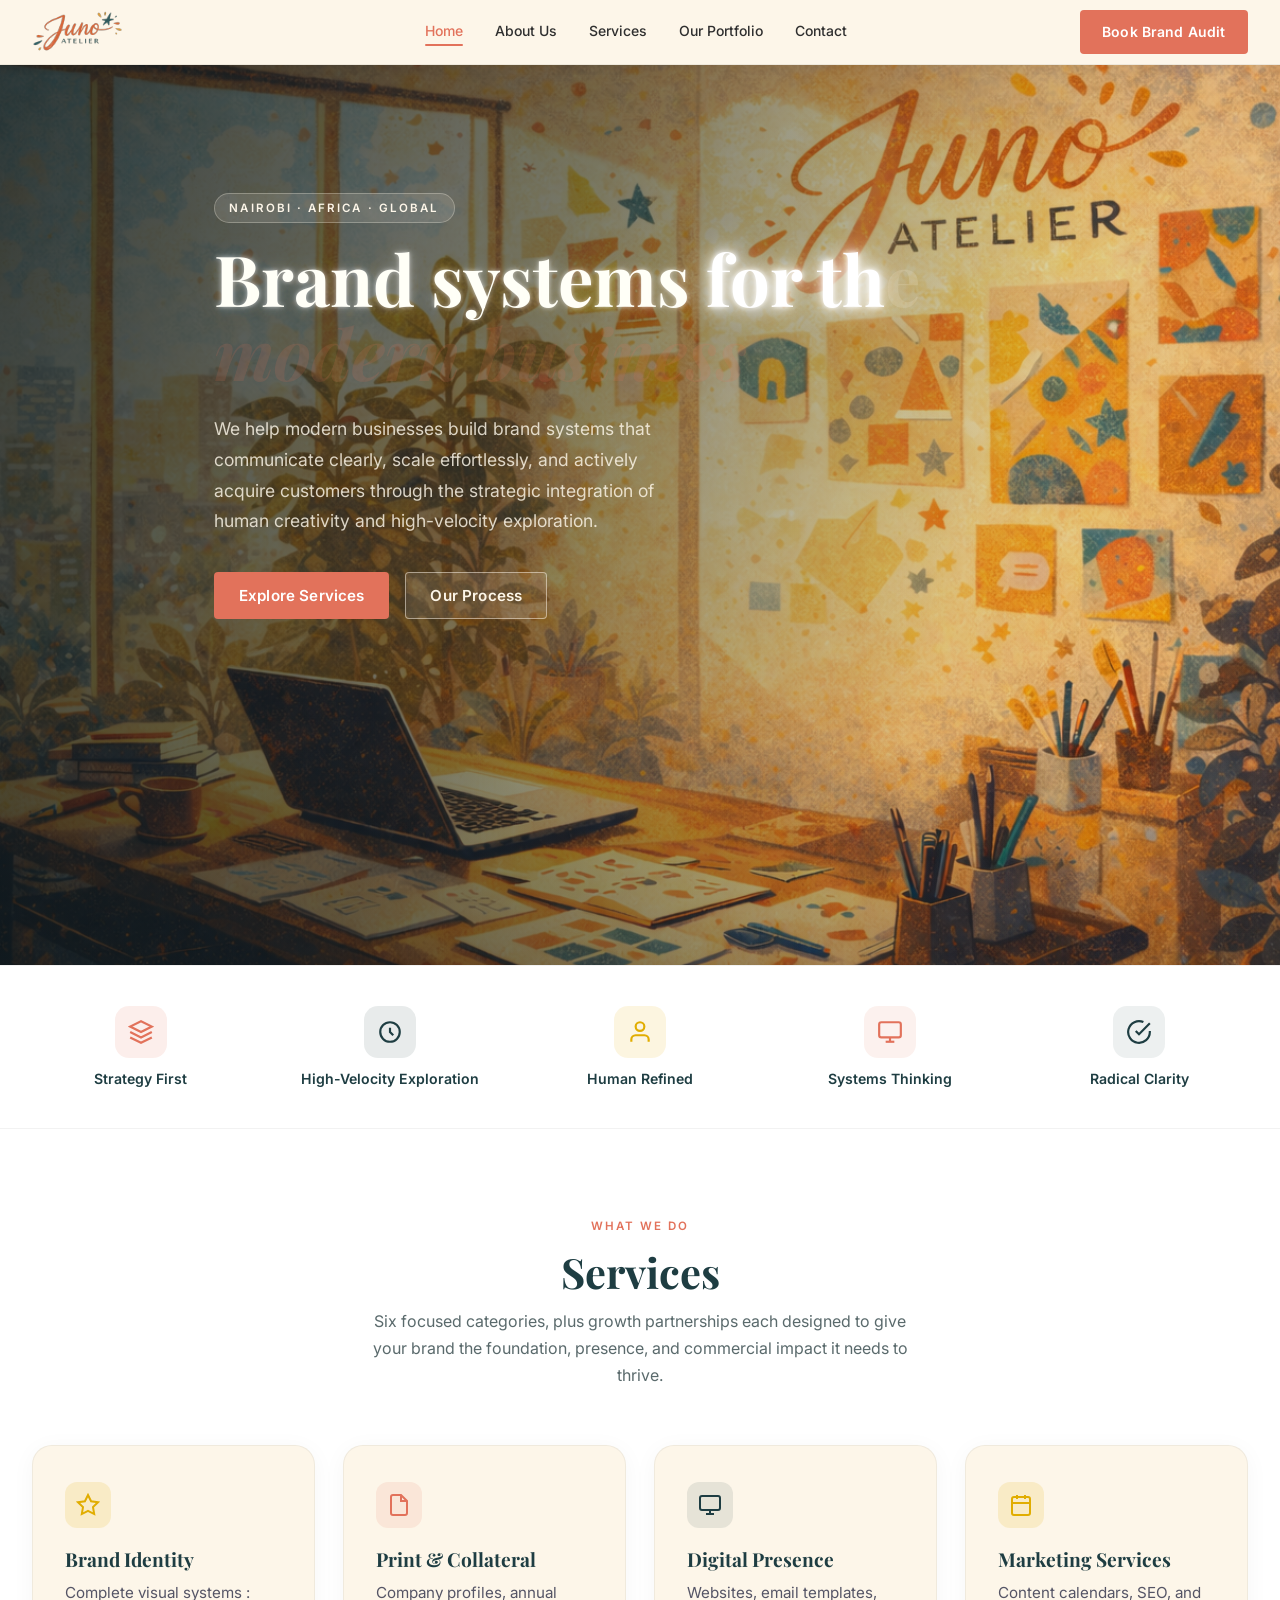
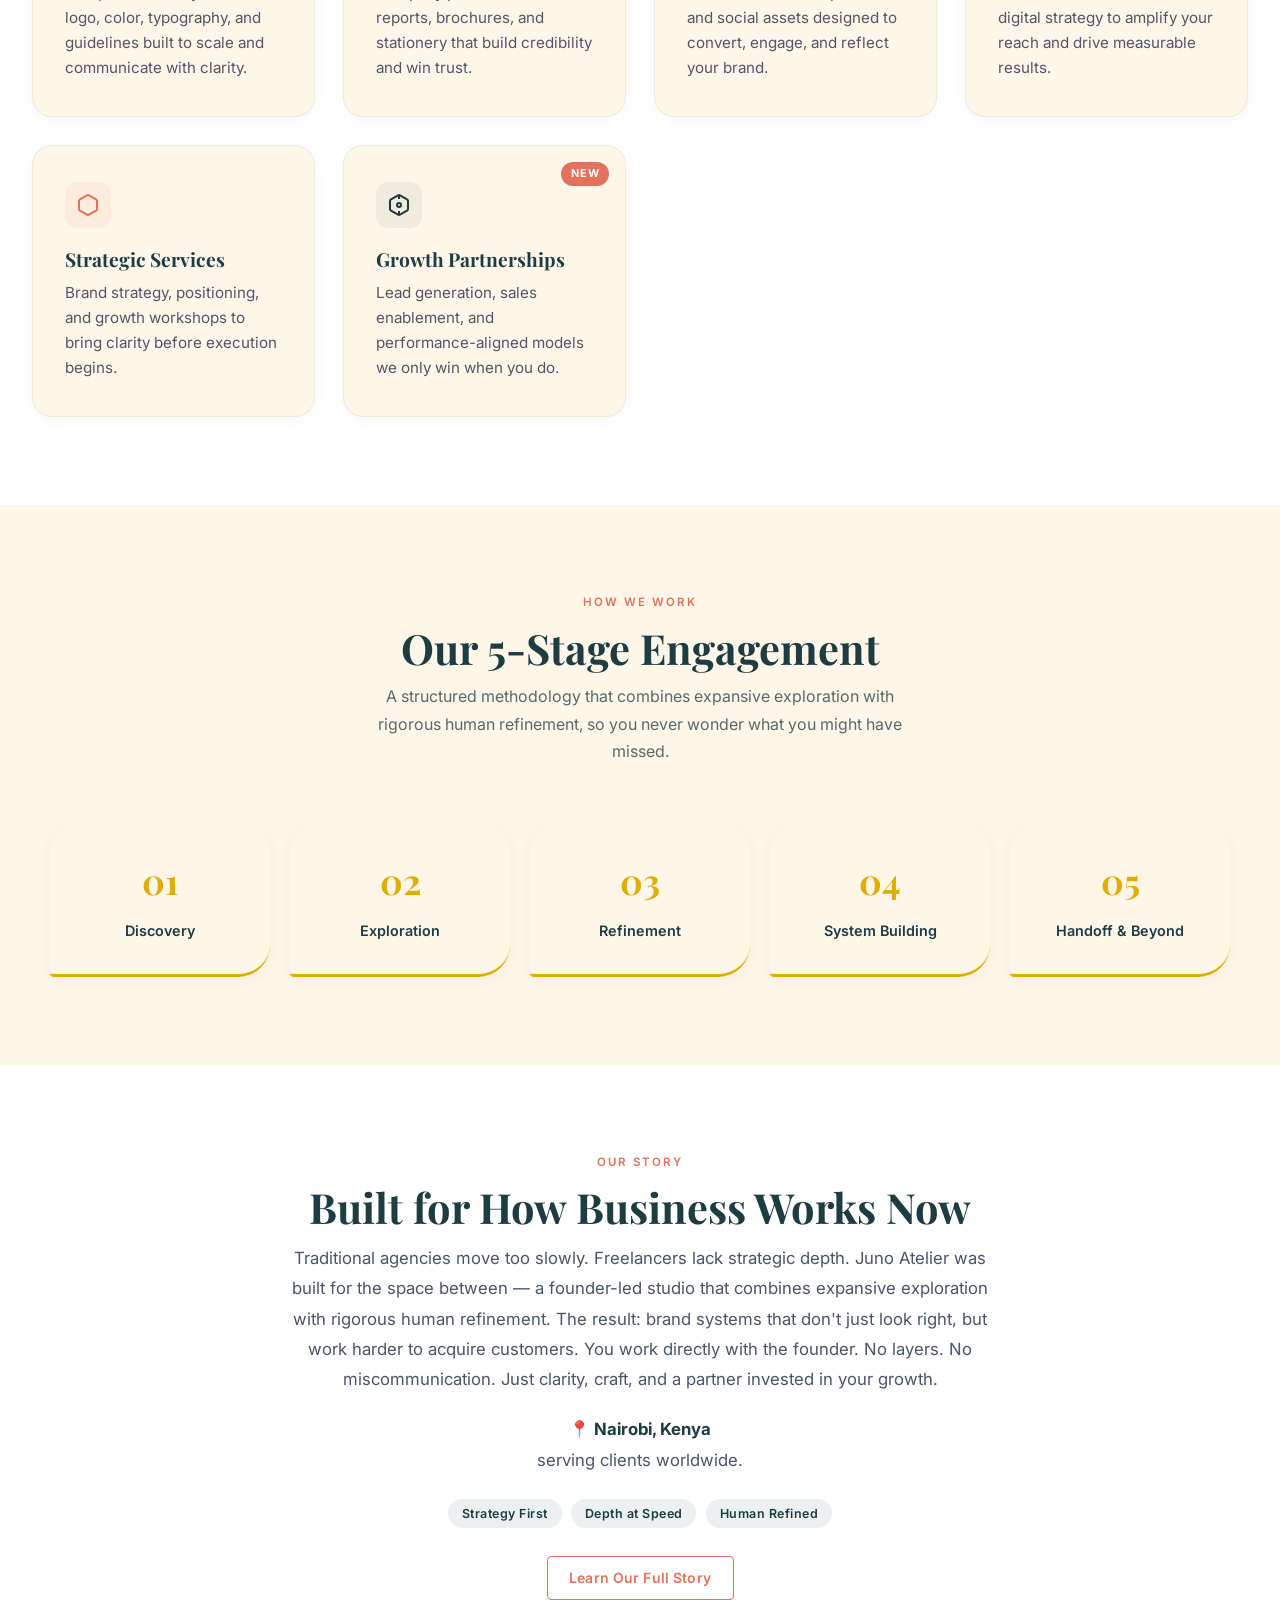
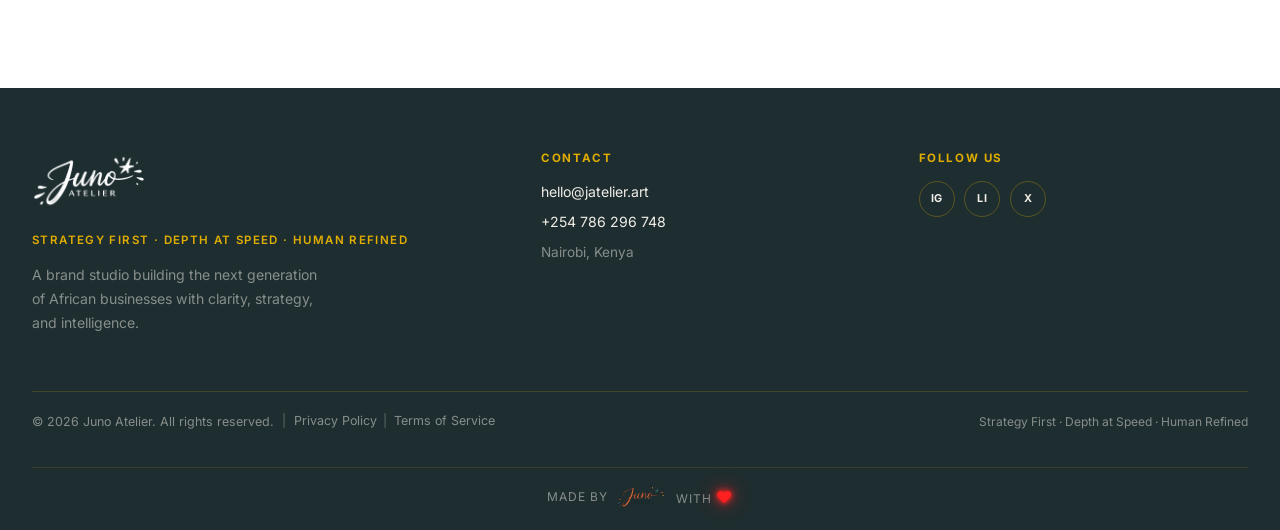
==== commit 1ad5a0ef: "feat: add hero letter glow animation" ====
--- a/index.html
+++ b/index.html
@@ -24,17 +24,18 @@
   <link rel="stylesheet" href="css/navbar.css" />
   <link rel="stylesheet" href="css/sections.css" />
   <link rel="stylesheet" href="css/hero-fullbleed.css" />
+  <link rel="stylesheet" href="css/hero-letter-glow.css" />
   <link rel="stylesheet" href="css/responsive.css" />
   <link rel="stylesheet" href="css/fab.css" />
 
   <link
-  rel="preload"
-  as="image"
-  href="assets/images/sun drenched.svg"
-  fetchpriority="high"
-  type="image/svg+xml"
-/>
-  
+    rel="preload"
+    as="image"
+    href="assets/images/sun drenched.svg"
+    fetchpriority="high"
+    type="image/svg+xml"
+  />
+
 </head>
 <body>
 
@@ -43,64 +44,78 @@
   ═══════════════════════════════════════════ -->
   <div id="navbar-placeholder"></div>
 
+
   <!-- ═══════════════════════════════════════════
        MAIN CONTENT
   ═══════════════════════════════════════════ -->
   <main>
 
     <!-- ── Hero ──────────────────────────────────────────────────────────── -->
+    <!--
+      NOTE: No HTML changes needed inside this section.
+      hero-letter-glow.js reads the <h1 id="hero-heading"> at runtime,
+      wraps each character in an aria-hidden <span>, and sets aria-label
+      on the <h1> to the full plain-text string so screen readers are
+      completely unaffected.
+    -->
     <section
-  id="home"
-  class="hero-section"
-  aria-labelledby="hero-heading"
-  data-hero-bg
->
-
-  <picture class="hero-section__bg-picture" aria-hidden="true">
-    <img
-      src="assets/images/sun svg.svg"
-      alt=""
-      class="hero-section__bg-img"
-      width="1920"
-      height="1080"
-      loading="eager"
-      decoding="async"
-      fetchpriority="high"
-    />
-  </picture>
-
-  <div class="hero-section__overlay" aria-hidden="true"></div>
-  <div class="hero-gradient"         aria-hidden="true"></div>
-
-  <div class="container hero-inner">
-    <div class="hero-text">
-
-      <span class="hero-badge" role="text">Nairobi · Africa · Global</span>
-
-      <h1 id="hero-heading" class="hero-heading">
-        Brand systems for the
-        <em class="hero-heading__accent">modern<br aria-hidden="true"> business</em>
-      </h1>
-
-      <p class="hero-body">
-        We help modern businesses build brand systems that communicate clearly,
-        scale effortlessly, and actively acquire customers through the strategic
-        integration of human creativity and high-velocity exploration.
-      </p>
-
-      <div class="hero-ctas">
-        <a href="#services" class="cta-btn" data-scroll-to="services">Explore Services</a>
-        <a href="#process"  class="cta-btn cta-btn--outline cta-btn--outline-light" data-scroll-to="process">Our Process</a>
-      </div>
-
-    </div>
-  </div>
-
-  <div class="hero-scroll-indicator" aria-hidden="true">
-    <span class="hero-scroll-indicator__chevron"></span>
-  </div>
-
-</section><!-- /#home -->
+      id="home"
+      class="hero-section"
+      aria-labelledby="hero-heading"
+      data-hero-bg
+    >
+
+      <picture class="hero-section__bg-picture" aria-hidden="true">
+        <img
+          src="assets/images/sun svg.svg"
+          alt=""
+          class="hero-section__bg-img"
+          width="1920"
+          height="1080"
+          loading="eager"
+          decoding="async"
+          fetchpriority="high"
+        />
+      </picture>
+
+      <div class="hero-section__overlay" aria-hidden="true"></div>
+      <div class="hero-gradient"         aria-hidden="true"></div>
+
+      <div class="container hero-inner">
+        <div class="hero-text">
+
+          <span class="hero-badge" role="text">Nairobi · Africa · Global</span>
+
+          <!--
+            The JS module splits this <h1> into per-character <span>s.
+            The <em> children are detected automatically and receive
+            the .hero-char--accent colour variant (coral glow).
+            The plain text above the <em> receives .hero-char--white.
+          -->
+          <h1 id="hero-heading" class="hero-heading">
+            Brand systems for the
+            <em class="hero-heading__accent">modern<br aria-hidden="true"> business</em>
+          </h1>
+
+          <p class="hero-body">
+            We help modern businesses build brand systems that communicate clearly,
+            scale effortlessly, and actively acquire customers through the strategic
+            integration of human creativity and high-velocity exploration.
+          </p>
+
+          <div class="hero-ctas">
+            <a href="#services" class="cta-btn" data-scroll-to="services">Explore Services</a>
+            <a href="#process"  class="cta-btn cta-btn--outline cta-btn--outline-light" data-scroll-to="process">Our Process</a>
+          </div>
+
+        </div>
+      </div>
+
+      <div class="hero-scroll-indicator" aria-hidden="true">
+        <span class="hero-scroll-indicator__chevron"></span>
+      </div>
+
+    </section><!-- /#home -->
 
 
     <!-- ── Values Strip ───────────────────────────────────────────────────── -->
@@ -185,7 +200,7 @@
             <p class="service-card__desc">Complete visual systems : logo, color, typography, and guidelines built to scale and communicate with clarity.</p>
           </article>
 
-          <!-- 2. Print & Collateral (NEW) -->
+          <!-- 2. Print & Collateral -->
           <article class="service-card" aria-labelledby="svc-print-heading">
             <div class="service-card__bar" aria-hidden="true"></div>
             <div class="service-card__icon service-card__icon--terracotta" aria-hidden="true">
@@ -211,7 +226,7 @@
             <p class="service-card__desc">Websites, email templates, and social assets designed to convert, engage, and reflect your brand.</p>
           </article>
 
-          <!-- 4. Marketing Services (NEW) -->
+          <!-- 4. Marketing Services -->
           <article class="service-card" aria-labelledby="svc-marketing-heading">
             <div class="service-card__bar" aria-hidden="true"></div>
             <div class="service-card__icon service-card__icon--mustard" aria-hidden="true">
@@ -238,7 +253,7 @@
             <p class="service-card__desc">Brand strategy, positioning, and growth workshops to bring clarity before execution begins.</p>
           </article>
 
-          <!-- 6. Growth Partnerships (Business Development) -->
+          <!-- 6. Growth Partnerships -->
           <article class="service-card" aria-labelledby="svc-bd-heading">
             <div class="service-card__bar" aria-hidden="true"></div>
             <div class="service-card__icon service-card__icon--teal-soft" aria-hidden="true">
@@ -264,7 +279,8 @@
         <p class="section-eyebrow">How We Work</p>
         <h2 id="process-heading" class="section-heading">Our 5‑Stage Engagement</h2>
         <p class="section-subtext">
-          A structured methodology that combines expansive exploration with rigorous human refinement, so you never wonder what you might have missed.
+          A structured methodology that combines expansive exploration with rigorous human refinement,
+          so you never wonder what you might have missed.
         </p>
 
         <div class="process-grid" role="list">
@@ -300,12 +316,16 @@
         <div class="about-text">
           <p class="section-eyebrow section-eyebrow--left">Our Story</p>
           <h2 id="about-heading" class="section-heading section-heading--left">
-           Built for How Business Works Now
+            Built for How Business Works Now
           </h2>
           <p class="about-body">
-            Traditional agencies move too slowly. Freelancers lack strategic depth. Juno Atelier was built for the space between a founder-led studio that combines expansive exploration with rigorous human refinement. The result: brand systems that don't just look right, but work harder to acquire customers.
-
-You work directly with the founder. No layers. No miscommunication. Just clarity, craft, and a partner invested in your growth.
+            Traditional agencies move too slowly. Freelancers lack strategic depth. Juno Atelier was
+            built for the space between — a founder-led studio that combines expansive exploration with
+            rigorous human refinement. The result: brand systems that don't just look right, but work
+            harder to acquire customers.
+
+            You work directly with the founder. No layers. No miscommunication. Just clarity, craft,
+            and a partner invested in your growth.
           </p>
           <p class="about-body">
             <strong class="about-location">📍 Nairobi, Kenya</strong> serving clients worldwide.
@@ -331,7 +351,24 @@
   ═══════════════════════════════════════════ -->
   <div id="footer-placeholder"></div>
 
+
+  <!-- ═══════════════════════════════════════════
+       SCRIPTS
+       Load order matters:
+       1. component.js  — fetches navbar.html + footer.html, then calls
+                          initStickyHeader() once the header is in the DOM.
+       2. main.js       — ES module; imports hero-letter-glow.js among others.
+  ═══════════════════════════════════════════ -->
   <script src="js/component.js"></script>
+
+  <!--
+    main.js must also import + call initHeroLetterGlow().
+    Add these two lines inside main.js:
+
+      import { initHeroLetterGlow } from './hero-letter-glow.js';
+      // inside initApp():
+      safeInit('Hero Letter Glow', initHeroLetterGlow);
+  -->
   <script type="module" src="js/main.js"></script>
 
 </body>
--- a/css/hero-letter-glow.css
+++ b/css/hero-letter-glow.css
@@ -0,0 +1,154 @@
+/* ═══════════════════════════════════════════════════════════════════════════
+   hero-letter-glow.css — Sequential Letter Illumination Effect
+   Juno Atelier · Vanilla CSS Module
+
+   CHARACTER STATES (three-stage transition per letter):
+   ─────────────────────────────────────────────────────
+   1. [default]        dim / unlit   — opacity: 0.15, no glow
+   2. .hero-char--lit  peak burst    — full brightness + wide text-shadow corona
+   3. .hero-char--settled  resting   — full opacity + soft residual glow
+
+   COLOUR VARIANTS:
+   ─────────────────────────────────────────────────────
+   .hero-char--white   → White/cream text  ("Brand systems for the")
+   .hero-char--accent  → Coral/terracotta  ("modern business")
+
+   INTEGRATION:
+   ─────────────────────────────────────────────────────
+   Add this <link> AFTER hero-fullbleed.css in your <head>:
+     <link rel="stylesheet" href="css/hero-letter-glow.css" />
+
+   CHANGE LOG:
+   v1 — Initial implementation
+═══════════════════════════════════════════════════════════════════════════ */
+
+
+/* ─────────────────────────────────────────────────────────────────────────
+   1. BASE CHARACTER SPAN
+   ─ display: inline preserves natural text wrapping
+   ─ will-change declared up-front so the browser composites the layer early
+───────────────────────────────────────────────────────────────────────── */
+.hero-char {
+  display:        inline;
+  position:       relative;
+
+  /* Unlit state — heavily dimmed so the lit letters pop */
+  opacity:        0.15;
+  text-shadow:    none;
+  filter:         none;
+
+  /* GPU-composited properties only — no layout reflow */
+  will-change:    opacity, text-shadow, filter;
+
+  /* Smooth out the peak-glow → settled transition */
+  transition:
+    opacity        0.38s cubic-bezier(0.22, 1, 0.36, 1),
+    text-shadow    0.38s cubic-bezier(0.22, 1, 0.36, 1),
+    filter         0.38s cubic-bezier(0.22, 1, 0.36, 1);
+}
+
+/* Spaces: invisible effect but must hold layout — never dimmed */
+.hero-char--space {
+  opacity:        1 !important;
+  filter:         none !important;
+  text-shadow:    none !important;
+  will-change:    auto;
+  transition:     none;
+}
+
+
+/* ─────────────────────────────────────────────────────────────────────────
+   2. WHITE / CREAM VARIANT  ·  "Brand systems for the"
+   Text colour: #FDF6E9 (--hero-text-primary)
+───────────────────────────────────────────────────────────────────────── */
+
+/* ── 2a. Peak burst — JS adds this class first ──────────────────────────── */
+.hero-char--white.hero-char--lit {
+  opacity:     1;
+  filter:      brightness(1.55);
+  text-shadow:
+    /* Inner hot core */
+    0 0  5px  rgba(255, 255, 255, 1.00),
+    /* Mid corona    */
+    0 0 14px  rgba(255, 252, 240, 0.90),
+    0 0 28px  rgba(255, 248, 225, 0.70),
+    /* Outer bloom   */
+    0 0 52px  rgba(255, 240, 200, 0.45),
+    0 0 90px  rgba(253, 246, 233, 0.18);
+}
+
+/* ── 2b. Settled — JS adds this class after glowDuration ms ────────────── */
+.hero-char--white.hero-char--settled {
+  opacity:     1;
+  filter:      brightness(1.06);
+  text-shadow:
+    0 0  4px  rgba(255, 255, 255, 0.55),
+    0 0 12px  rgba(255, 252, 240, 0.28),
+    0 0 26px  rgba(255, 240, 200, 0.10);
+}
+
+
+/* ─────────────────────────────────────────────────────────────────────────
+   3. ACCENT / CORAL VARIANT  ·  "modern business"
+   Text colour: #E2725B (--color-terracotta) / italic via <em>
+───────────────────────────────────────────────────────────────────────── */
+
+/* ── 3a. Peak burst ──────────────────────────────────────────────────────── */
+.hero-char--accent.hero-char--lit {
+  opacity:     1;
+  filter:      brightness(1.45) saturate(1.25);
+  text-shadow:
+    /* Inner hot core */
+    0 0  5px  rgba(232, 120, 106, 1.00),
+    /* Mid corona    */
+    0 0 14px  rgba(232, 115, 100, 0.90),
+    0 0 28px  rgba(226, 114,  91, 0.72),
+    /* Outer bloom   */
+    0 0 52px  rgba(210,  90,  75, 0.48),
+    0 0 90px  rgba(190,  70,  55, 0.20);
+}
+
+/* ── 3b. Settled ─────────────────────────────────────────────────────────── */
+.hero-char--accent.hero-char--settled {
+  opacity:     1;
+  filter:      brightness(1.06) saturate(1.08);
+  text-shadow:
+    0 0  4px  rgba(232, 120, 106, 0.62),
+    0 0 12px  rgba(226, 114,  91, 0.32),
+    0 0 26px  rgba(210,  90,  75, 0.14);
+}
+
+
+/* ─────────────────────────────────────────────────────────────────────────
+   4. REDUCED-MOTION FALLBACK
+   ─ All characters immediately visible at full opacity, no glow.
+   ─ Matches the hero-fullbleed.css pattern in §13 of that file.
+───────────────────────────────────────────────────────────────────────── */
+@media (prefers-reduced-motion: reduce) {
+  .hero-char,
+  .hero-char--white.hero-char--lit,
+  .hero-char--white.hero-char--settled,
+  .hero-char--accent.hero-char--lit,
+  .hero-char--accent.hero-char--settled {
+    opacity:     1  !important;
+    filter:      none !important;
+    text-shadow: none !important;
+    transition:  none !important;
+    animation:   none !important;
+    will-change: auto;
+  }
+}
+
+
+/* ─────────────────────────────────────────────────────────────────────────
+   5. PRINT
+   ─ All text visible, no special effects — mirrors §14 in hero-fullbleed.css
+───────────────────────────────────────────────────────────────────────── */
+@media print {
+  .hero-char {
+    opacity:     1  !important;
+    filter:      none !important;
+    text-shadow: none !important;
+    will-change: auto;
+  }
+}
